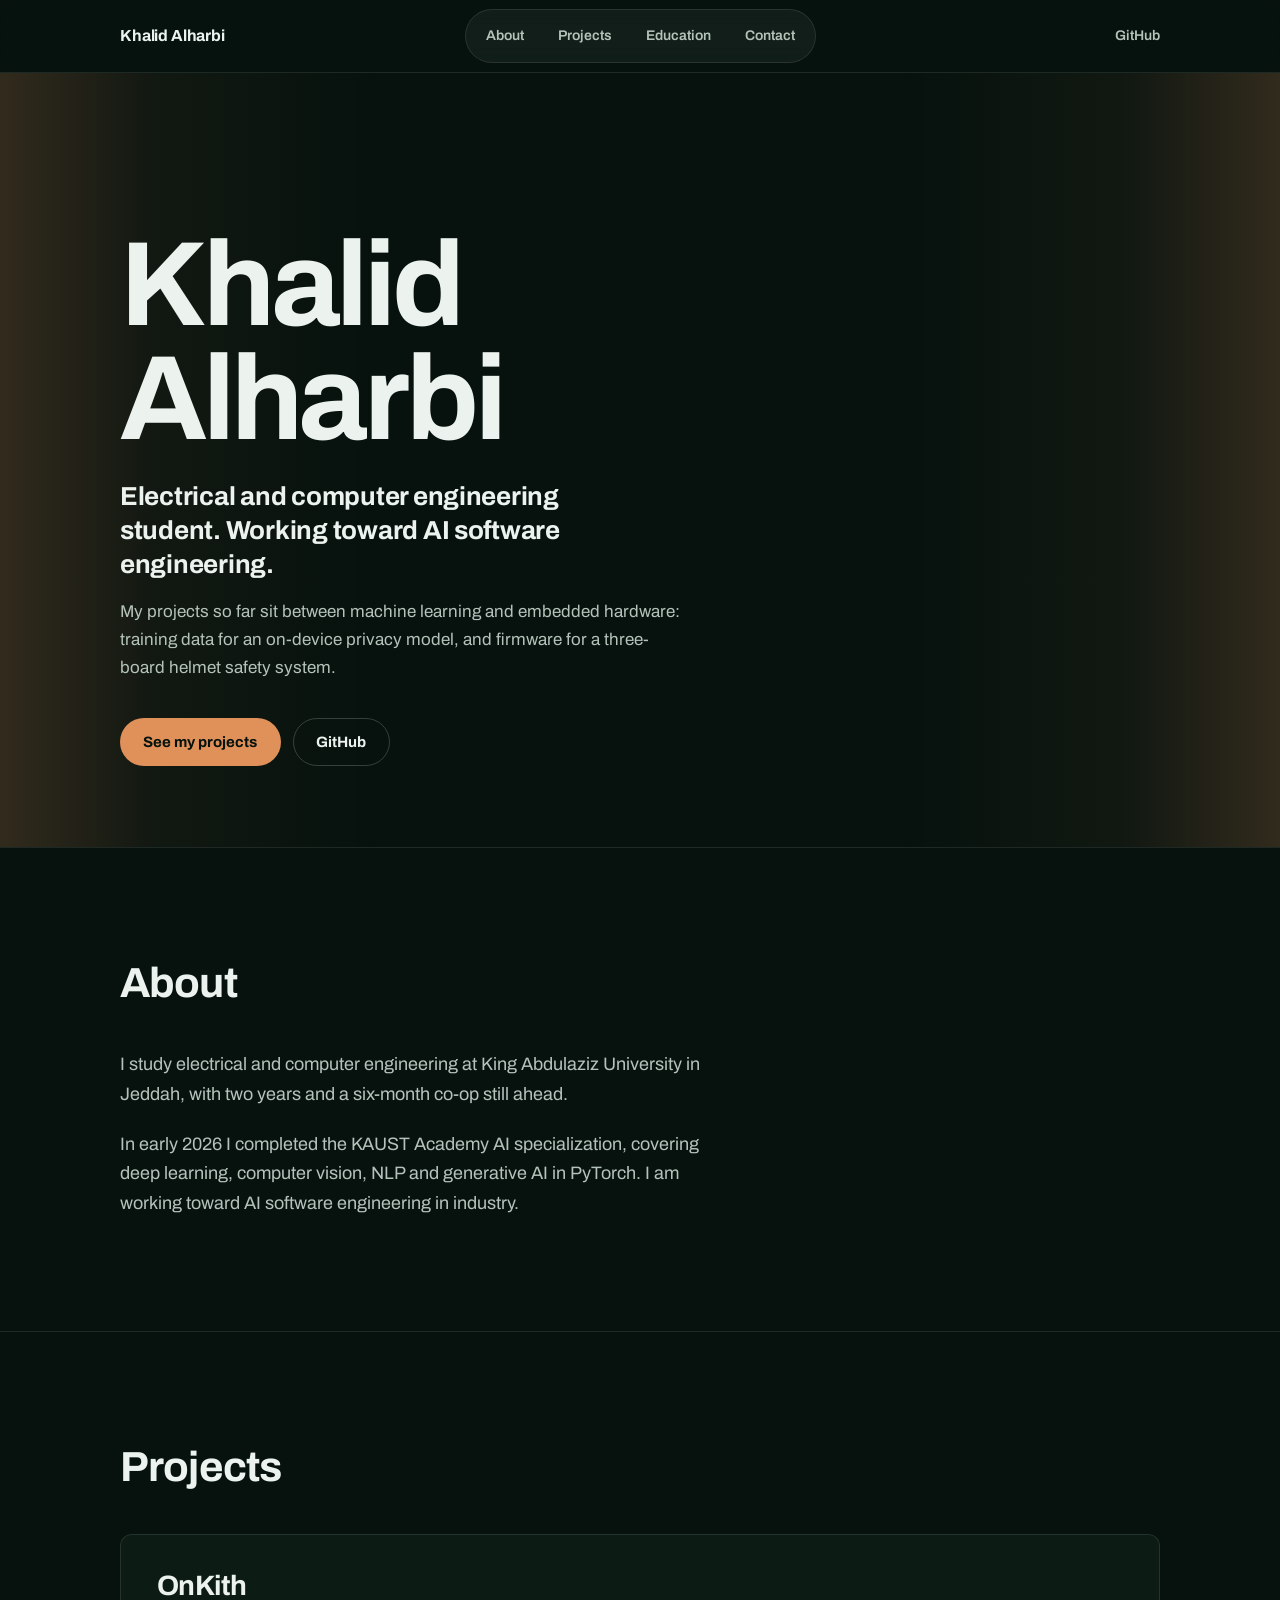
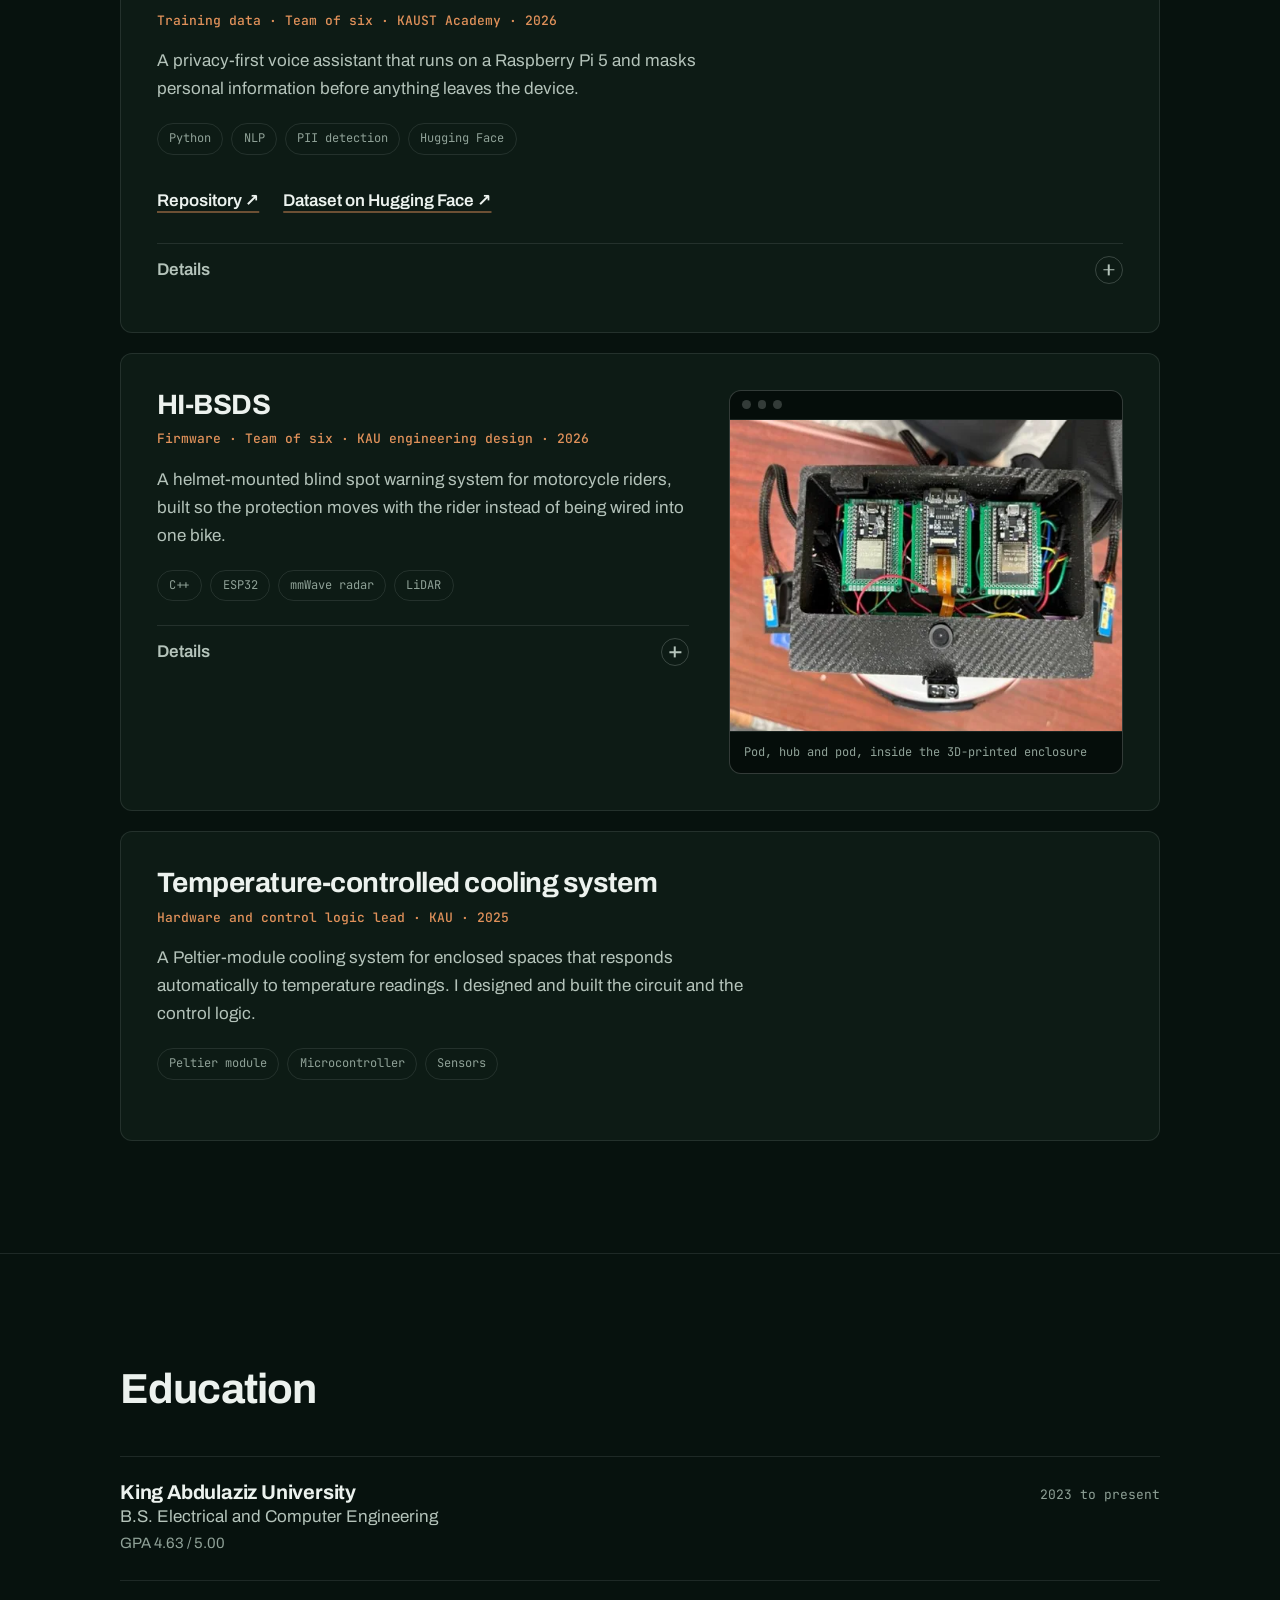
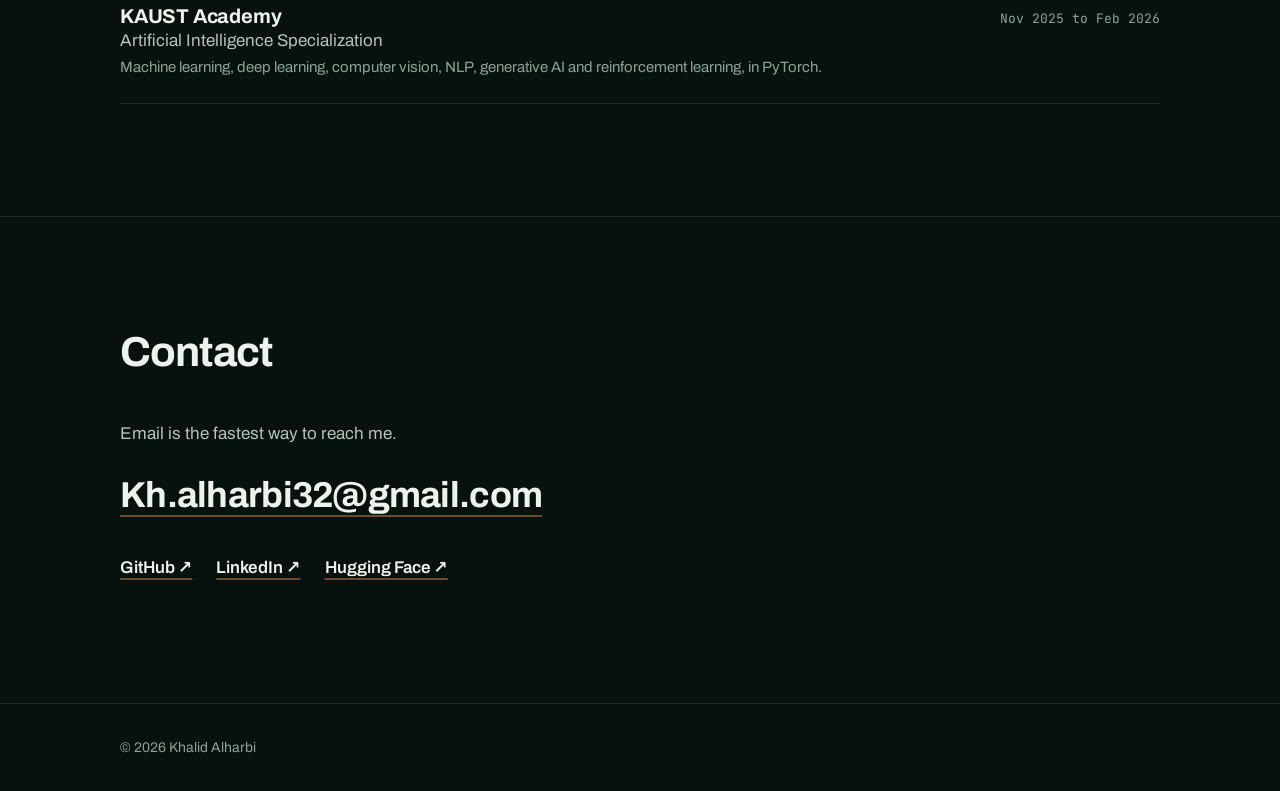
==== index.html @ d3060b69 "Build portfolio v1 as a static site Plain HTML and CSS with no build step or JavaScript, ready for G" ====
<!doctype html>
<html lang="en" dir="ltr">
<head>
  <meta charset="utf-8">
  <meta name="viewport" content="width=device-width, initial-scale=1">
  <title>Khalid Alharbi · Working toward AI software engineering</title>
  <meta name="description" content="Electrical and computer engineering student at King Abdulaziz University. Projects in on-device privacy AI and ESP32 sensor firmware.">
  <link rel="canonical" href="https://khalidt-alharbi.github.io/">
  <meta name="theme-color" content="#07120E">

  <link rel="icon" href="favicon.svg" type="image/svg+xml">
  <link rel="icon" href="favicon-32.png" sizes="32x32" type="image/png">
  <link rel="apple-touch-icon" href="apple-touch-icon.png">

  <meta property="og:type" content="website">
  <meta property="og:site_name" content="Khalid Alharbi">
  <meta property="og:title" content="Khalid Alharbi · Working toward AI software engineering">
  <meta property="og:description" content="Electrical and computer engineering student at King Abdulaziz University. Projects in on-device privacy AI and ESP32 sensor firmware.">
  <meta property="og:url" content="https://khalidt-alharbi.github.io/">
  <meta property="og:image" content="https://khalidt-alharbi.github.io/og.png">
  <meta property="og:image:width" content="1200">
  <meta property="og:image:height" content="630">
  <meta name="twitter:card" content="summary_large_image">
  <meta name="twitter:title" content="Khalid Alharbi · Working toward AI software engineering">
  <meta name="twitter:description" content="Electrical and computer engineering student at King Abdulaziz University. Projects in on-device privacy AI and ESP32 sensor firmware.">
  <meta name="twitter:image" content="https://khalidt-alharbi.github.io/og.png">

  <link rel="preconnect" href="https://fonts.googleapis.com">
  <link rel="preconnect" href="https://fonts.gstatic.com" crossorigin>
  <link rel="stylesheet" href="https://fonts.googleapis.com/css2?family=Archivo:wght@400;700&family=JetBrains+Mono:wght@500&display=swap">
  <link rel="stylesheet" href="styles.css">

  <script type="application/ld+json">
  {
    "@context": "https://schema.org",
    "@type": "Person",
    "name": "Khalid Alharbi",
    "url": "https://khalidt-alharbi.github.io/",
    "description": "Electrical and computer engineering student working toward AI software engineering.",
    "affiliation": { "@type": "CollegeOrUniversity", "name": "King Abdulaziz University" },
    "sameAs": [
      "https://github.com/KhalidT-Alharbi",
      "https://www.linkedin.com/in/engineer-khalid-alharbi/",
      "https://huggingface.co/KhalidAlharbi377"
    ]
  }
  </script>
</head>
<body>
  <a class="skip-link" href="#main">Skip to content</a>

  <!-- ================= HEADER ================= -->
  <header class="site-header">
    <div class="container header-inner">
      <a class="brand" href="#top">Khalid Alharbi</a>
      <nav aria-label="Primary">
        <ul class="pill-nav">
          <li><a href="#about">About</a></li>
          <li><a href="#projects">Projects</a></li>
          <li><a href="#education">Education</a></li>
          <li><a href="#contact">Contact</a></li>
        </ul>
      </nav>
      <a class="header-link" href="https://github.com/KhalidT-Alharbi">GitHub</a>
    </div>
  </header>

  <main id="main">

    <!-- ================= HERO ================= -->
    <section class="hero" id="top" aria-labelledby="hero-name">
      <div class="container hero-content">
        <h1 id="hero-name">Khalid<br>Alharbi</h1>
        <p class="identity">Electrical and computer engineering student. Working toward AI software engineering.</p>
        <p class="hero-sub">My projects so far sit between machine learning and embedded hardware: training data for an on-device privacy model, and firmware for a three-board helmet safety system.</p>
        <div class="actions">
          <a class="btn btn-primary" href="#projects">See my projects</a>
          <a class="btn btn-secondary" href="https://github.com/KhalidT-Alharbi">GitHub</a>
        </div>
      </div>
    </section>

    <!-- ================= ABOUT ================= -->
    <section class="section" id="about" aria-labelledby="about-title">
      <div class="container">
        <h2 id="about-title">About</h2>
        <div class="about-body">
          <p>I study electrical and computer engineering at King Abdulaziz University in Jeddah, with two years and a six-month co-op still ahead.</p>
          <p>In early 2026 I completed the KAUST Academy AI specialization, covering deep learning, computer vision, NLP and generative AI in PyTorch. I am working toward AI software engineering in industry.</p>
        </div>
      </div>
    </section>

    <!-- ================= PROJECTS =================
         To add a project: copy one <article class="project"> block and edit it.
         Keep the role line first; it says what YOU did before anything else. -->
    <section class="section" id="projects" aria-labelledby="projects-title">
      <div class="container">
        <h2 id="projects-title">Projects</h2>

        <div class="projects">

          <!-- OnKith -->
          <article class="project">
            <h3>OnKith</h3>
            <p class="role">Training data · Team of six · KAUST Academy · 2026</p>
            <p class="summary">A privacy-first voice assistant that runs on a Raspberry Pi 5 and masks personal information before anything leaves the device.</p>
            <ul class="tags" aria-label="Technologies">
              <li>Python</li>
              <li>NLP</li>
              <li>PII detection</li>
              <li>Hugging Face</li>
            </ul>
            <div class="links">
              <a href="https://github.com/YahyaAlsharif/OnKith">Repository ↗</a>
              <a href="https://huggingface.co/datasets/KhalidAlharbi377/pii-detection-multisource-en-saudi-arabic">Dataset on Hugging Face ↗</a>
            </div>
            <details class="details">
              <summary>Details <span class="plus" aria-hidden="true"></span></summary>
              <div class="details-body">
                <p>The PII detector kept missing Saudi names. The team agreed it needed Saudi data, and I built it: a generator that draws on official Saudi sources, with correct SAMA IBAN and 15-digit ZATCA VAT formats, plus extra rows for the entity types the detector scored worst on.</p>
                <p>I then assembled and published the full 284,619-row training corpus. The detector trained on it reaches 0.84 private-character recall on a frozen out-of-distribution test set.</p>
              </div>
            </details>
          </article>

          <!-- HI-BSDS -->
          <article class="project">
            <div class="project-grid has-media">
              <div>
                <h3>HI-BSDS</h3>
                <p class="role">Firmware · Team of six · KAU engineering design · 2026</p>
                <p class="summary">A helmet-mounted blind spot warning system for motorcycle riders, built so the protection moves with the rider instead of being wired into one bike.</p>
                <ul class="tags" aria-label="Technologies">
                  <li>C++</li>
                  <li>ESP32</li>
                  <li>mmWave radar</li>
                  <li>LiDAR</li>
                </ul>
                <details class="details">
                  <summary>Details <span class="plus" aria-hidden="true"></span></summary>
                  <div class="details-body">
                    <p>Each side of the helmet has its own ESP32 pod reading a 24 GHz mmWave radar and an 8x8 time-of-flight LiDAR. An alert only fires when the radar confirms the target is moving, and the in-helmet LEDs turn yellow inside 4 m, orange inside 2.5 m and red inside 1.2 m.</p>
                    <p>A third board, an ESP32-S3, streams the camera over its own Wi-Fi network with each side's threat level overlaid on the video. I wrote the firmware for all three boards.</p>
                  </div>
                </details>
              </div>
              <figure class="frame">
                <div class="frame-bar" aria-hidden="true"><span></span><span></span><span></span></div>
                <picture>
                  <source srcset="assets/hi-bsds-electronics.webp" type="image/webp">
                  <img src="assets/hi-bsds-electronics.jpg" width="496" height="395" loading="lazy" decoding="async"
                       alt="Top-down view of the HI-BSDS electronics enclosure: three microcontroller boards wired to the side sensors and a camera.">
                </picture>
                <figcaption>Pod, hub and pod, inside the 3D-printed enclosure</figcaption>
              </figure>
            </div>
          </article>

          <!-- Cooling system -->
          <article class="project">
            <h3>Temperature-controlled cooling system</h3>
            <p class="role">Hardware and control logic lead · KAU · 2025</p>
            <p class="summary">A Peltier-module cooling system for enclosed spaces that responds automatically to temperature readings. I designed and built the circuit and the control logic.</p>
            <ul class="tags" aria-label="Technologies">
              <li>Peltier module</li>
              <li>Microcontroller</li>
              <li>Sensors</li>
            </ul>
          </article>

        </div>
      </div>
    </section>

    <!-- ================= EDUCATION ================= -->
    <section class="section" id="education" aria-labelledby="education-title">
      <div class="container">
        <h2 id="education-title">Education</h2>
        <ul class="edu">
          <li>
            <div>
              <h3>King Abdulaziz University</h3>
              <p class="what">B.S. Electrical and Computer Engineering</p>
              <p class="note">GPA 4.63 / 5.00</p>
            </div>
            <p class="when">2023 to present</p>
          </li>
          <li>
            <div>
              <h3>KAUST Academy</h3>
              <p class="what">Artificial Intelligence Specialization</p>
              <p class="note">Machine learning, deep learning, computer vision, NLP, generative AI and reinforcement learning, in PyTorch.</p>
            </div>
            <p class="when">Nov 2025 to Feb 2026</p>
          </li>
        </ul>
      </div>
    </section>

    <!-- ================= CONTACT ================= -->
    <section class="section" id="contact" aria-labelledby="contact-title">
      <div class="container">
        <h2 id="contact-title">Contact</h2>
        <p class="contact-lead">Email is the fastest way to reach me.</p>
        <a class="email" href="mailto:Kh.alharbi32@gmail.com">Kh.alharbi32@gmail.com</a>
        <div class="links">
          <a href="https://github.com/KhalidT-Alharbi">GitHub ↗</a>
          <a href="https://www.linkedin.com/in/engineer-khalid-alharbi/">LinkedIn ↗</a>
          <a href="https://huggingface.co/KhalidAlharbi377">Hugging Face ↗</a>
        </div>
      </div>
    </section>

  </main>

  <footer class="site-footer">
    <div class="container">© 2026 Khalid Alharbi</div>
  </footer>
</body>
</html>
---- styles.css ----
/* ==========================================================================
   Khalid Alharbi, portfolio v1
   Plain CSS, no build step. To restyle the whole site, edit the tokens below.
   ========================================================================== */

:root {
  /* Colour: dark board green with a copper accent */
  --bg:           #07120E;
  --surface:      #0D1B15;
  --surface-2:    #122219;
  --text:         #ECF2EE;
  --text-2:       #B4C3BA;
  --text-3:       #8FA197;
  --line:         rgba(236, 242, 238, 0.10);
  --line-strong:  rgba(236, 242, 238, 0.20);
  --accent:       #E0915A;
  --accent-soft:  rgba(224, 145, 90, 0.14);
  --accent-line:  rgba(224, 145, 90, 0.45);

  /* Type */
  --font-sans: "Archivo", system-ui, -apple-system, "Segoe UI", Roboto, sans-serif;
  --font-mono: "JetBrains Mono", ui-monospace, "Cascadia Mono", Consolas, monospace;

  /* Layout */
  --container: 70rem;
  --radius:    12px;
  --header-h:  4.5rem;

  /* Motion: short transitions only */
  --ease:        cubic-bezier(0.4, 0, 0.2, 1);
  --ease-spring: cubic-bezier(0.34, 1.56, 0.64, 1);
}

/* ---------- Base ---------- */

*, *::before, *::after { box-sizing: border-box; }

html {
  scroll-behavior: smooth;
  -webkit-text-size-adjust: 100%;
}

body {
  margin: 0;
  background: var(--bg);
  color: var(--text);
  font-family: var(--font-sans);
  font-size: 1.0625rem;
  line-height: 1.65;
  -webkit-font-smoothing: antialiased;
  text-rendering: optimizeLegibility;
}

img { max-width: 100%; height: auto; display: block; }

a { color: inherit; }

h1, h2, h3 { margin: 0; line-height: 1.1; letter-spacing: -0.02em; }

p { margin: 0; }

:focus-visible {
  outline: 2px solid var(--accent);
  outline-offset: 3px;
  border-radius: 6px;
}

.container {
  width: 100%;
  max-width: var(--container);
  margin-inline: auto;
  padding-inline: clamp(1.25rem, 4vw, 2.5rem);
}

.skip-link {
  position: absolute;
  left: 1rem;
  top: -4rem;
  z-index: 100;
  background: var(--accent);
  color: var(--bg);
  padding: 0.75rem 1rem;
  border-radius: 8px;
  font-weight: 700;
  text-decoration: none;
  transition: top 0.16s var(--ease);
}
.skip-link:focus { top: 1rem; }

section[id] { scroll-margin-top: calc(var(--header-h) + 1rem); }

/* ---------- Header and pill nav ---------- */

.site-header {
  position: sticky;
  top: 0;
  z-index: 50;
  background: rgba(7, 18, 14, 0.72);
  -webkit-backdrop-filter: blur(14px) saturate(140%);
  backdrop-filter: blur(14px) saturate(140%);
  border-bottom: 1px solid var(--line);
}

.header-inner {
  display: grid;
  grid-template-columns: 1fr auto 1fr;
  align-items: center;
  gap: 1rem;
  min-height: var(--header-h);
}

.brand {
  font-weight: 700;
  font-size: 1rem;
  letter-spacing: -0.01em;
  text-decoration: none;
  justify-self: start;
}

.pill-nav {
  display: flex;
  gap: 0.125rem;
  padding: 0.25rem;
  margin: 0;
  list-style: none;
  background: rgba(236, 242, 238, 0.05);
  border: 1px solid var(--line);
  border-radius: 999px;
}

.pill-nav a {
  display: inline-flex;
  align-items: center;
  min-height: 44px;
  padding: 0 1rem;
  border-radius: 999px;
  font-size: 0.875rem;
  font-weight: 600;
  color: var(--text-2);
  text-decoration: none;
  transition: color 0.16s ease, background-color 0.16s ease;
}
.pill-nav a:hover { color: var(--text); background: rgba(236, 242, 238, 0.08); }

.header-link {
  justify-self: end;
  font-size: 0.875rem;
  font-weight: 600;
  color: var(--text-2);
  text-decoration: none;
  display: inline-flex;
  align-items: center;
  min-height: 44px;
  transition: color 0.16s ease;
}
.header-link:hover { color: var(--text); }

/* ---------- Hero ---------- */

.hero {
  position: relative;
  overflow: hidden;
  display: flex;
  align-items: flex-end;
  min-height: min(86svh, 820px);
  padding-block: clamp(5rem, 12vh, 8rem) clamp(3.5rem, 9vh, 6rem);
}

/* Signature: the side glow from HI-BSDS's own camera overlay,
   where each edge of the video lights up when that blind spot has a target. */
.hero::before,
.hero::after {
  content: "";
  position: absolute;
  inset-block: 0;
  width: min(30%, 26rem);
  pointer-events: none;
  opacity: 0;
  animation: glow-in 1.4s var(--ease) 0.25s forwards;
}
.hero::before { left: 0;  background: linear-gradient(to right, rgba(224, 145, 90, 0.20), rgba(224, 145, 90, 0.05) 40%, transparent); }
.hero::after  { right: 0; background: linear-gradient(to left,  rgba(224, 145, 90, 0.20), rgba(224, 145, 90, 0.05) 40%, transparent); }

@keyframes glow-in { to { opacity: 1; } }

.hero-content { position: relative; z-index: 1; }

.hero h1 {
  font-size: clamp(3.25rem, 11vw, 7.5rem);
  font-weight: 700;
  line-height: 0.95;
  letter-spacing: -0.035em;
  margin-bottom: 1.5rem;
}

.identity {
  font-size: clamp(1.25rem, 2.6vw, 1.625rem);
  font-weight: 700;
  line-height: 1.3;
  letter-spacing: -0.01em;
  max-width: 34ch;
  margin-bottom: 1rem;
}

.hero-sub {
  color: var(--text-2);
  max-width: 56ch;
  margin-bottom: 2.25rem;
}

.actions { display: flex; flex-wrap: wrap; gap: 0.75rem; }

.btn {
  display: inline-flex;
  align-items: center;
  justify-content: center;
  min-height: 48px;
  padding: 0 1.4rem;
  border-radius: 999px;
  font-size: 0.9375rem;
  font-weight: 700;
  text-decoration: none;
  border: 1px solid transparent;
  transition: transform 0.22s var(--ease-spring), background-color 0.2s ease, border-color 0.2s ease;
}
.btn:hover { transform: translateY(-2px); }

.btn-primary { background: var(--accent); color: var(--bg); }
.btn-primary:hover { background: #EBA170; }

.btn-secondary { color: var(--text); border-color: var(--line-strong); }
.btn-secondary:hover { background: rgba(236, 242, 238, 0.06); border-color: var(--text-3); }

/* ---------- Sections ---------- */

.section {
  padding-block: clamp(4rem, 9vw, 7rem);
  border-top: 1px solid var(--line);
}

.section h2 {
  font-size: clamp(1.875rem, 4vw, 2.625rem);
  font-weight: 700;
  margin-bottom: clamp(1.75rem, 4vw, 2.75rem);
}

/* About */
.about-body { display: grid; gap: 1.25rem; max-width: 62ch; }
.about-body p { color: var(--text-2); font-size: 1.125rem; }

/* ---------- Projects ---------- */

.projects { display: grid; gap: 1.25rem; }

.project {
  background: var(--surface);
  border: 1px solid var(--line);
  border-radius: var(--radius);
  padding: clamp(1.4rem, 3vw, 2.25rem);
  transition: border-color 0.2s ease, background-color 0.2s ease;
}
.project:hover { border-color: var(--line-strong); background: var(--surface-2); }

.project-grid { display: grid; gap: 1.75rem; }

.project h3 { font-size: clamp(1.375rem, 2.6vw, 1.75rem); font-weight: 700; margin-bottom: 0.5rem; }

/* Every project opens with the role, before anything else */
.role {
  font-family: var(--font-mono);
  font-size: 0.8125rem;
  font-weight: 500;
  color: var(--accent);
  margin-bottom: 1rem;
}

.summary { color: var(--text-2); margin-bottom: 1.25rem; max-width: 60ch; }

.tags {
  display: flex;
  flex-wrap: wrap;
  gap: 0.5rem;
  margin: 0 0 1.5rem;
  padding: 0;
  list-style: none;
}
.tags li {
  font-family: var(--font-mono);
  font-size: 0.75rem;
  color: var(--text-3);
  border: 1px solid var(--line);
  border-radius: 999px;
  padding: 0.3rem 0.7rem;
}

.links { display: flex; flex-wrap: wrap; gap: 0.25rem 1.5rem; }
.links a {
  display: inline-flex;
  align-items: center;
  min-height: 44px;
  font-weight: 600;
  text-decoration: underline;
  text-decoration-color: var(--accent-line);
  text-underline-offset: 5px;
  text-decoration-thickness: 1.5px;
  transition: text-decoration-color 0.16s ease, color 0.16s ease;
}
.links a:hover { text-decoration-color: var(--accent); color: #fff; }

/* Expandable details, native <details> so it needs no JavaScript */
.details { border-top: 1px solid var(--line); margin-top: 1.25rem; }

.details summary {
  display: flex;
  align-items: center;
  justify-content: space-between;
  min-height: 52px;
  cursor: pointer;
  list-style: none;
  font-weight: 600;
  color: var(--text-2);
  transition: color 0.16s ease;
}
.details summary::-webkit-details-marker { display: none; }
.details summary:hover { color: var(--text); }

.plus {
  position: relative;
  width: 1.75rem;
  height: 1.75rem;
  border: 1px solid var(--line-strong);
  border-radius: 999px;
  flex: none;
  transition: transform 0.28s var(--ease-spring), border-color 0.16s ease;
}
.plus::before,
.plus::after {
  content: "";
  position: absolute;
  top: 50%;
  left: 50%;
  width: 0.7rem;
  height: 1.5px;
  background: currentColor;
  transform: translate(-50%, -50%);
}
.plus::after { transform: translate(-50%, -50%) rotate(90deg); }
.details[open] .plus { transform: rotate(45deg); border-color: var(--accent-line); }

.details-body { padding-bottom: 0.5rem; }
.details-body p { color: var(--text-2); max-width: 64ch; }
.details-body p + p { margin-top: 0.9rem; }

/* Window-style frame for project images */
.frame {
  margin: 0;
  border: 1px solid var(--line-strong);
  border-radius: var(--radius);
  overflow: hidden;
  background: #050d0a;
  align-self: start;
}
.frame-bar {
  display: flex;
  gap: 0.4rem;
  padding: 0.6rem 0.75rem;
  border-bottom: 1px solid var(--line);
}
.frame-bar span {
  width: 0.55rem;
  height: 0.55rem;
  border-radius: 999px;
  background: var(--line-strong);
}
.frame img { width: 100%; aspect-ratio: 496 / 395; object-fit: cover; }
.frame figcaption {
  font-family: var(--font-mono);
  font-size: 0.75rem;
  color: var(--text-3);
  padding: 0.65rem 0.85rem;
  border-top: 1px solid var(--line);
}

@media (min-width: 880px) {
  .project-grid.has-media { grid-template-columns: 1.15fr 0.85fr; gap: 2.5rem; }
}

/* ---------- Education ---------- */

.edu { display: grid; margin: 0; padding: 0; list-style: none; }
.edu li {
  display: grid;
  gap: 0.35rem 2rem;
  padding-block: 1.5rem;
  border-top: 1px solid var(--line);
}
.edu li:last-child { border-bottom: 1px solid var(--line); }
.edu h3 { font-size: 1.25rem; font-weight: 700; letter-spacing: -0.01em; }
.edu .what { color: var(--text-2); }
.edu .note { color: var(--text-3); font-size: 0.9375rem; }
.edu .when { font-family: var(--font-mono); font-size: 0.8125rem; color: var(--text-3); }

@media (min-width: 720px) {
  .edu li { grid-template-columns: 1fr auto; }
  .edu .when { grid-column: 2; grid-row: 1; text-align: right; padding-top: 0.2rem; }
}

/* ---------- Contact ---------- */

.contact-lead { color: var(--text-2); margin-bottom: 1rem; }

.email {
  display: inline-block;
  font-size: clamp(1.375rem, 4.2vw, 2.25rem);
  font-weight: 700;
  letter-spacing: -0.02em;
  text-decoration: underline;
  text-decoration-color: var(--accent-line);
  text-underline-offset: 8px;
  text-decoration-thickness: 2px;
  word-break: break-word;
  line-height: 1.3;
  padding-block: 0.5rem;
  margin-bottom: 1.25rem;
  transition: text-decoration-color 0.16s ease;
}
.email:hover { text-decoration-color: var(--accent); }

/* ---------- Footer ---------- */

.site-footer {
  border-top: 1px solid var(--line);
  padding-block: 2rem;
  color: var(--text-3);
  font-size: 0.875rem;
}

/* ---------- 404 ---------- */

.not-found { min-height: calc(100svh - var(--header-h) - 5rem); display: flex; align-items: center; }
.not-found h1 { font-size: clamp(2.25rem, 7vw, 4.5rem); font-weight: 700; margin-bottom: 1rem; }
.not-found p { color: var(--text-2); max-width: 48ch; margin-bottom: 2rem; }

/* ---------- Small screens ---------- */

@media (max-width: 719px) {
  .header-inner { grid-template-columns: 1fr; justify-items: center; }
  .brand, .header-link { display: none; }
  .pill-nav a { padding: 0 0.8rem; font-size: 0.8125rem; }
  .hero { min-height: auto; }
}

/* ---------- Reduced motion ---------- */

@media (prefers-reduced-motion: reduce) {
  html { scroll-behavior: auto; }
  *, *::before, *::after {
    animation: none !important;
    transition-duration: 0.01ms !important;
  }
  .hero::before, .hero::after { opacity: 1; }
  .btn:hover { transform: none; }
}
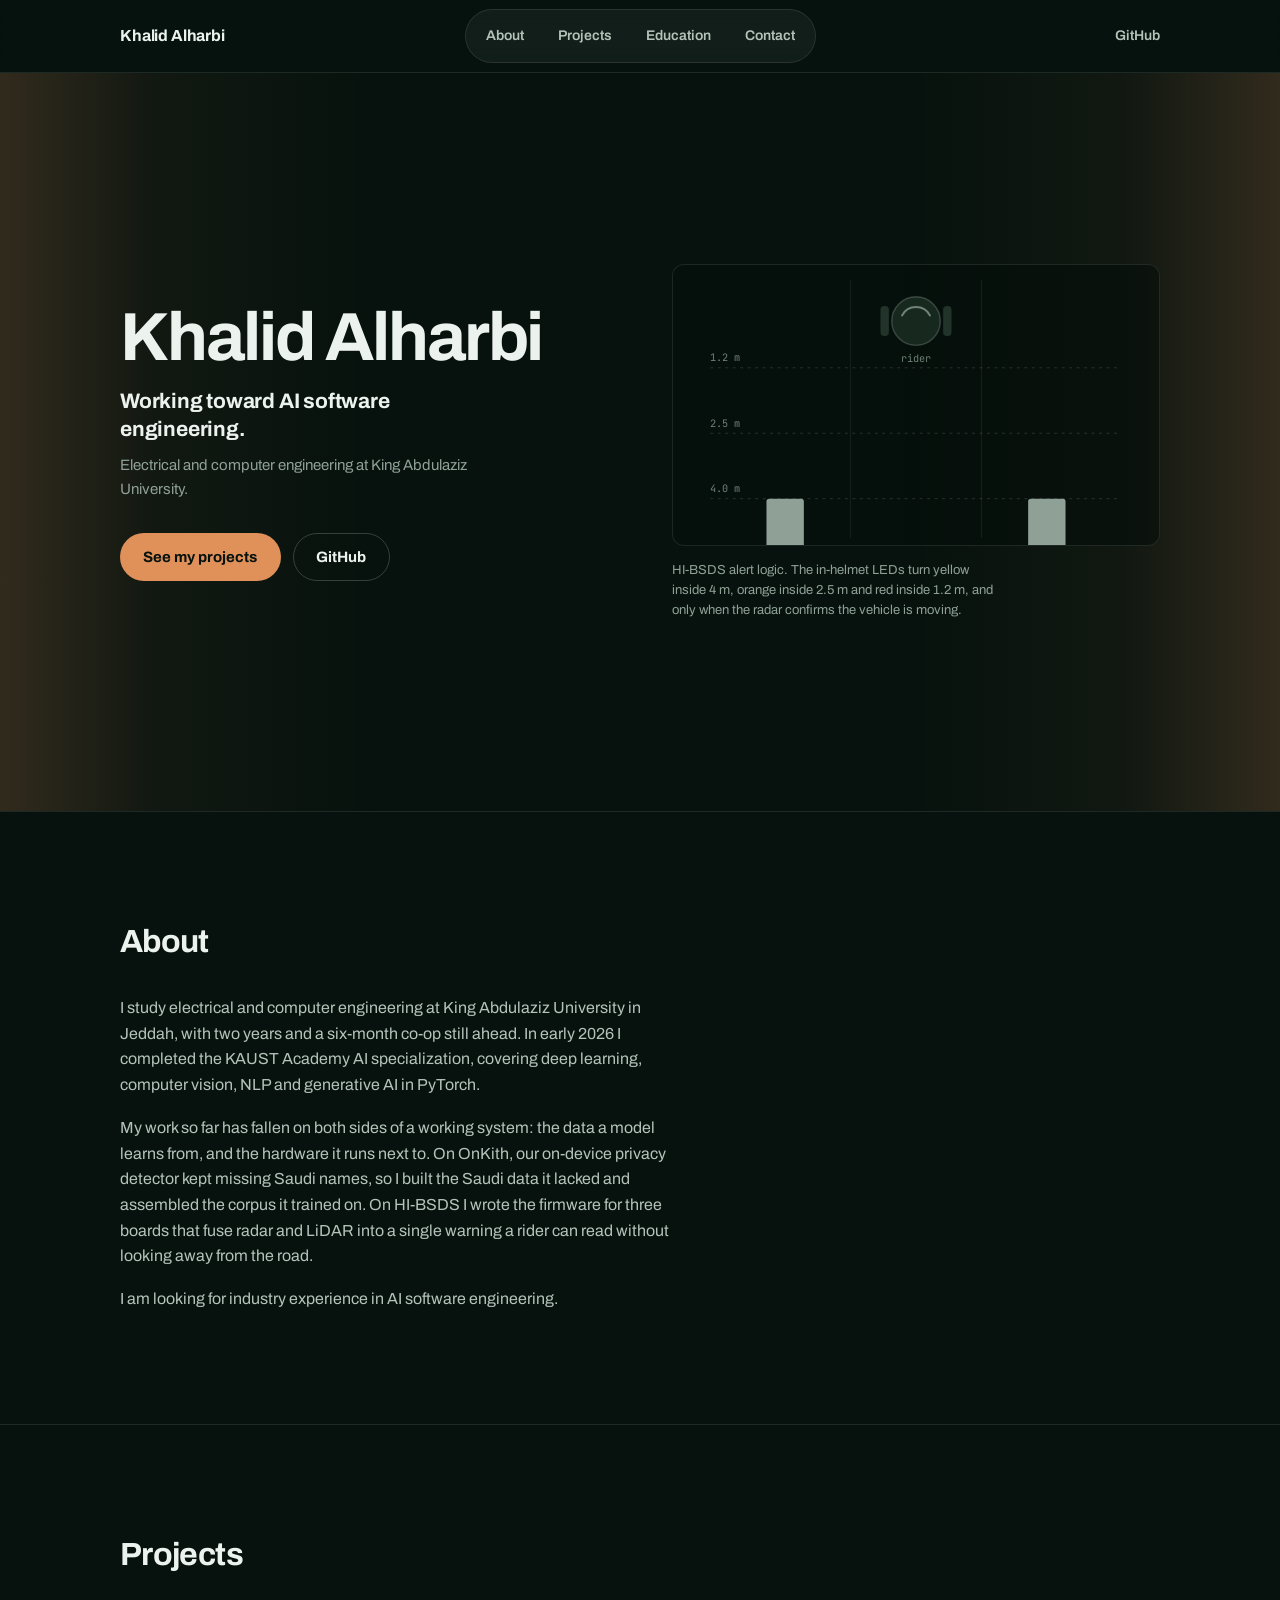
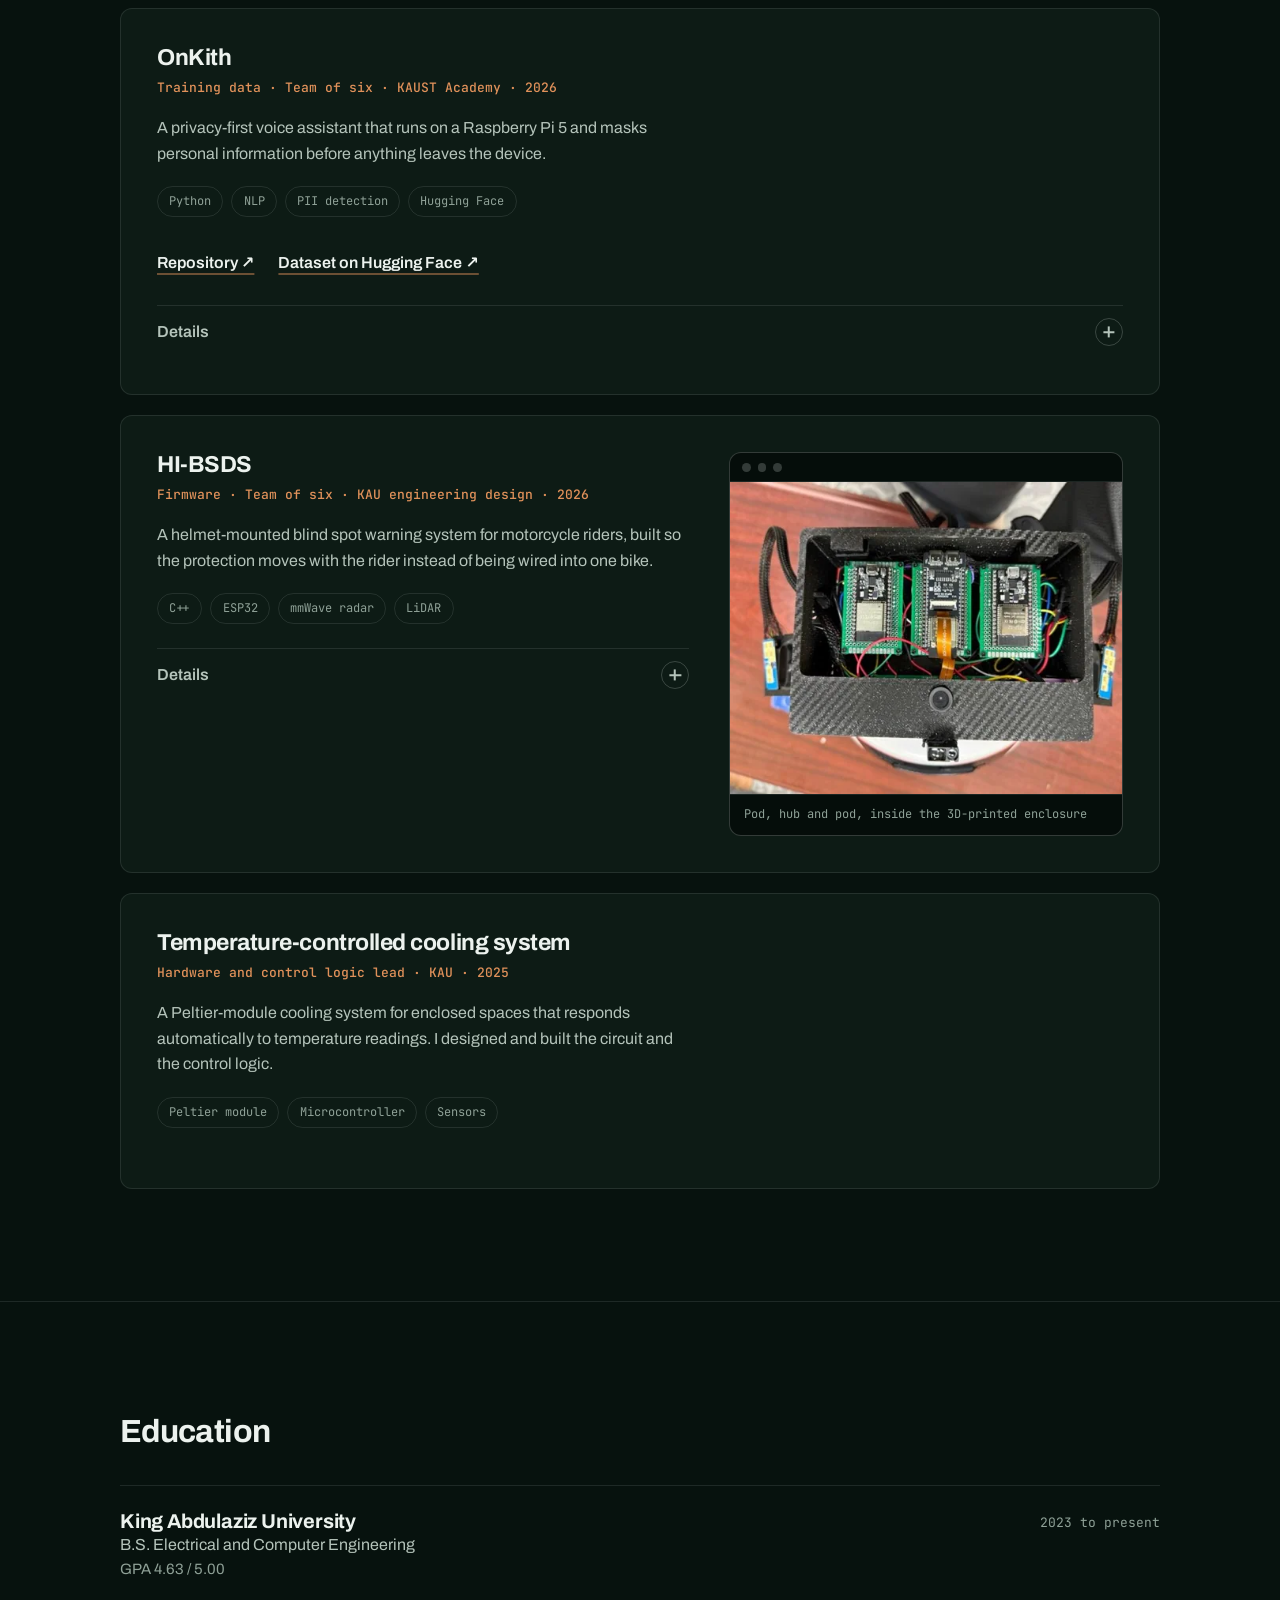
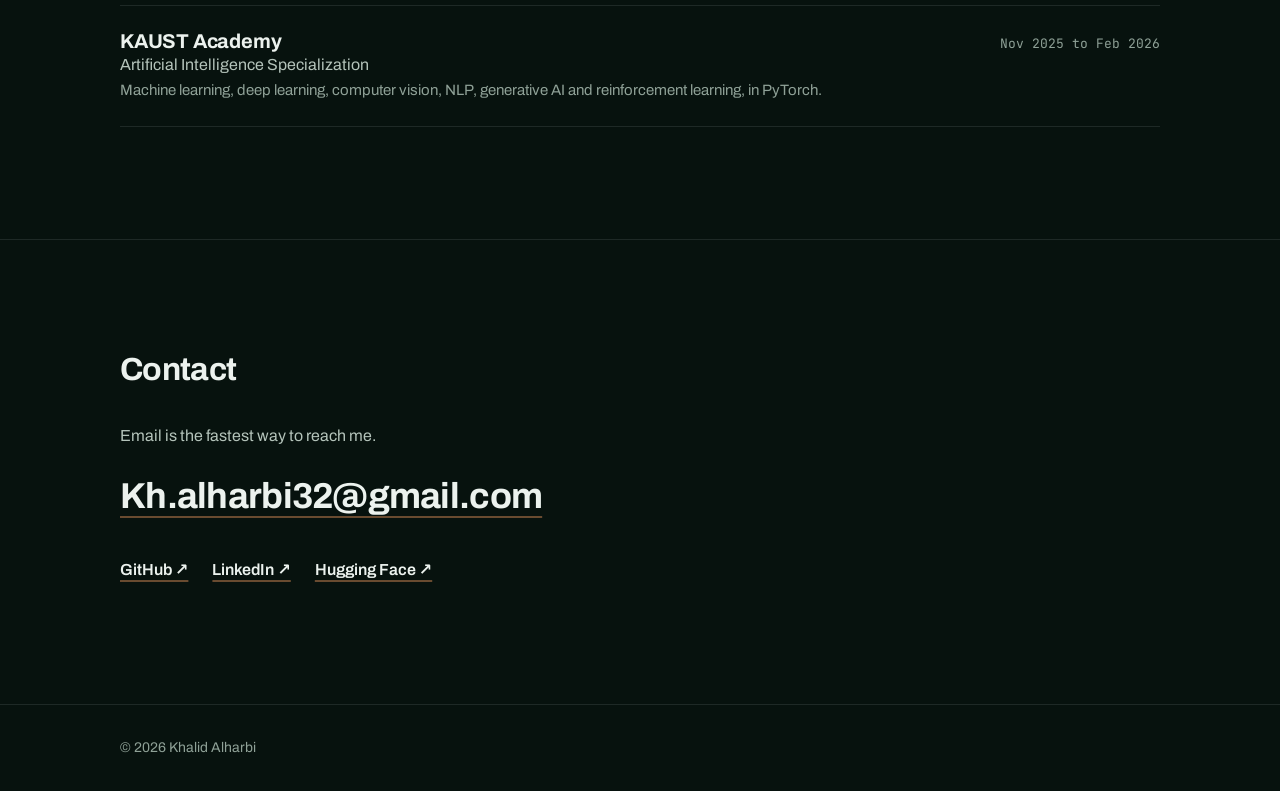
==== commit 18eddb1c: "Shrink type, cut hero copy, add animated hero diagram Headlines were too large and too wordy. Reduce" ====
--- a/index.html
+++ b/index.html
@@ -69,14 +69,48 @@
 
     <!-- ================= HERO ================= -->
     <section class="hero" id="top" aria-labelledby="hero-name">
-      <div class="container hero-content">
-        <h1 id="hero-name">Khalid<br>Alharbi</h1>
-        <p class="identity">Electrical and computer engineering student. Working toward AI software engineering.</p>
-        <p class="hero-sub">My projects so far sit between machine learning and embedded hardware: training data for an on-device privacy model, and firmware for a three-board helmet safety system.</p>
-        <div class="actions">
-          <a class="btn btn-primary" href="#projects">See my projects</a>
-          <a class="btn btn-secondary" href="https://github.com/KhalidT-Alharbi">GitHub</a>
-        </div>
+      <div class="container hero-inner">
+        <div class="hero-content">
+          <h1 id="hero-name">Khalid Alharbi</h1>
+          <p class="identity">Working toward AI software engineering.</p>
+          <p class="hero-sub">Electrical and computer engineering at King Abdulaziz University.</p>
+          <div class="actions">
+            <a class="btn btn-primary" href="#projects">See my projects</a>
+            <a class="btn btn-secondary" href="https://github.com/KhalidT-Alharbi">GitHub</a>
+          </div>
+        </div>
+
+        <!-- Hero diagram: HI-BSDS alert logic, drawn from the firmware's own thresholds -->
+        <figure class="hero-figure">
+          <svg viewBox="0 0 520 300" role="img" aria-labelledby="dg-title dg-desc">
+            <title id="dg-title">How the helmet decides to warn the rider</title>
+            <desc id="dg-desc">A top-down diagram. A vehicle approaches from behind on one side, and the in-helmet LED on that side changes from off to yellow, orange, then red as the vehicle crosses the four metre, two and a half metre, and one point two metre thresholds.</desc>
+
+            <!-- lane separators -->
+            <line class="dg-lane" x1="190" y1="16" x2="190" y2="292"></line>
+            <line class="dg-lane" x1="330" y1="16" x2="330" y2="292"></line>
+
+            <!-- distance thresholds -->
+            <line class="dg-mark" x1="40" y1="250" x2="480" y2="250"></line>
+            <text class="dg-label" x="40" y="243">4.0 m</text>
+            <line class="dg-mark" x1="40" y1="180" x2="480" y2="180"></line>
+            <text class="dg-label" x="40" y="173">2.5 m</text>
+            <line class="dg-mark" x1="40" y1="110" x2="480" y2="110"></line>
+            <text class="dg-label" x="40" y="103">1.2 m</text>
+
+            <!-- approaching vehicles -->
+            <rect class="dg-car dg-car-l" x="100" y="250" width="40" height="64" rx="5"></rect>
+            <rect class="dg-car dg-car-r" x="380" y="250" width="40" height="64" rx="5"></rect>
+
+            <!-- rider: helmet with an LED strip on each side -->
+            <rect class="dg-led dg-led-l" x="222" y="44" width="9" height="32" rx="4"></rect>
+            <rect class="dg-led dg-led-r" x="289" y="44" width="9" height="32" rx="4"></rect>
+            <circle class="dg-helmet" cx="260" cy="60" r="26"></circle>
+            <path class="dg-visor" d="M245 54a17 17 0 0 1 30 0"></path>
+            <text class="dg-label" x="260" y="104" text-anchor="middle">rider</text>
+          </svg>
+          <figcaption>HI-BSDS alert logic. The in-helmet LEDs turn yellow inside 4 m, orange inside 2.5 m and red inside 1.2 m, and only when the radar confirms the vehicle is moving.</figcaption>
+        </figure>
       </div>
     </section>
 
@@ -85,8 +119,9 @@
       <div class="container">
         <h2 id="about-title">About</h2>
         <div class="about-body">
-          <p>I study electrical and computer engineering at King Abdulaziz University in Jeddah, with two years and a six-month co-op still ahead.</p>
-          <p>In early 2026 I completed the KAUST Academy AI specialization, covering deep learning, computer vision, NLP and generative AI in PyTorch. I am working toward AI software engineering in industry.</p>
+          <p>I study electrical and computer engineering at King Abdulaziz University in Jeddah, with two years and a six-month co-op still ahead. In early 2026 I completed the KAUST Academy AI specialization, covering deep learning, computer vision, NLP and generative AI in PyTorch.</p>
+          <p>My work so far has fallen on both sides of a working system: the data a model learns from, and the hardware it runs next to. On OnKith, our on-device privacy detector kept missing Saudi names, so I built the Saudi data it lacked and assembled the corpus it trained on. On HI-BSDS I wrote the firmware for three boards that fuse radar and LiDAR into a single warning a rider can read without looking away from the road.</p>
+          <p>I am looking for industry experience in AI software engineering.</p>
         </div>
       </div>
     </section>
@@ -119,7 +154,8 @@
               <summary>Details <span class="plus" aria-hidden="true"></span></summary>
               <div class="details-body">
                 <p>The PII detector kept missing Saudi names. The team agreed it needed Saudi data, and I built it: a generator that draws on official Saudi sources, with correct SAMA IBAN and 15-digit ZATCA VAT formats, plus extra rows for the entity types the detector scored worst on.</p>
-                <p>I then assembled and published the full 284,619-row training corpus. The detector trained on it reaches 0.84 private-character recall on a frozen out-of-distribution test set.</p>
+                <p>I then assembled and published the full 284,619-row training corpus: seven sources, 31 entity types, and leakage-aware splits so a model cannot be validated on rows that are near-copies of what it trained on.</p>
+                <p>The detector trained on it reaches 0.84 private-character recall on a frozen out-of-distribution test set, which the team held back from training, augmentation and model selection. That generation changed the recognizer, the label set and the data together, so the corpus is one of three reasons the number moved.</p>
               </div>
             </details>
           </article>
@@ -141,7 +177,8 @@
                   <summary>Details <span class="plus" aria-hidden="true"></span></summary>
                   <div class="details-body">
                     <p>Each side of the helmet has its own ESP32 pod reading a 24 GHz mmWave radar and an 8x8 time-of-flight LiDAR. An alert only fires when the radar confirms the target is moving, and the in-helmet LEDs turn yellow inside 4 m, orange inside 2.5 m and red inside 1.2 m.</p>
-                    <p>A third board, an ESP32-S3, streams the camera over its own Wi-Fi network with each side's threat level overlaid on the video. I wrote the firmware for all three boards.</p>
+                    <p>Each pod reads its radar at 256,000 baud and its LiDAR at 921,600 baud, then sends a compact status line to the hub twenty times a second. A colour only changes after it holds for three frames, so a single bad reading cannot make the LEDs flicker.</p>
+                    <p>A third board, an ESP32-S3, streams the camera over its own Wi-Fi network with each side's threat level overlaid on the video. Fitting three sensor streams onto one chip meant moving the debug console to USB and remapping a hardware serial port to free it for the rangefinder. I wrote the firmware for all three boards.</p>
                   </div>
                 </details>
               </div>
--- a/styles.css
+++ b/styles.css
@@ -45,8 +45,8 @@
   background: var(--bg);
   color: var(--text);
   font-family: var(--font-sans);
-  font-size: 1.0625rem;
-  line-height: 1.65;
+  font-size: 1rem;
+  line-height: 1.6;
   -webkit-font-smoothing: antialiased;
   text-rendering: optimizeLegibility;
 }
@@ -161,9 +161,15 @@
   position: relative;
   overflow: hidden;
   display: flex;
-  align-items: flex-end;
-  min-height: min(86svh, 820px);
-  padding-block: clamp(5rem, 12vh, 8rem) clamp(3.5rem, 9vh, 6rem);
+  align-items: center;
+  min-height: min(82svh, 740px);
+  padding-block: clamp(3.5rem, 9vh, 5.5rem);
+}
+
+.hero-inner { display: grid; gap: clamp(2.5rem, 6vw, 4rem); align-items: center; }
+
+@media (min-width: 980px) {
+  .hero-inner { grid-template-columns: 1fr 1fr; }
 }
 
 /* Signature: the side glow from HI-BSDS's own camera overlay,
@@ -186,26 +192,27 @@
 .hero-content { position: relative; z-index: 1; }
 
 .hero h1 {
-  font-size: clamp(3.25rem, 11vw, 7.5rem);
-  font-weight: 700;
-  line-height: 0.95;
-  letter-spacing: -0.035em;
-  margin-bottom: 1.5rem;
+  font-size: clamp(2.5rem, 6.5vw, 4.25rem);
+  font-weight: 700;
+  line-height: 1;
+  letter-spacing: -0.03em;
+  margin-bottom: 1rem;
 }
 
 .identity {
-  font-size: clamp(1.25rem, 2.6vw, 1.625rem);
-  font-weight: 700;
-  line-height: 1.3;
+  font-size: clamp(1.0625rem, 1.8vw, 1.3125rem);
+  font-weight: 700;
+  line-height: 1.35;
   letter-spacing: -0.01em;
-  max-width: 34ch;
-  margin-bottom: 1rem;
+  max-width: 24ch;
+  margin-bottom: 0.6rem;
 }
 
 .hero-sub {
-  color: var(--text-2);
-  max-width: 56ch;
-  margin-bottom: 2.25rem;
+  color: var(--text-3);
+  font-size: 0.9375rem;
+  max-width: 40ch;
+  margin-bottom: 2rem;
 }
 
 .actions { display: flex; flex-wrap: wrap; gap: 0.75rem; }
@@ -231,6 +238,63 @@
 .btn-secondary { color: var(--text); border-color: var(--line-strong); }
 .btn-secondary:hover { background: rgba(236, 242, 238, 0.06); border-color: var(--text-3); }
 
+/* ---------- Hero diagram ----------
+   A small schematic of how HI-BSDS decides, using its real thresholds.
+   Pure SVG and CSS: no video file, no JavaScript, a few KB. */
+
+.hero-figure { position: relative; z-index: 1; margin: 0; }
+
+.hero-figure svg {
+  width: 100%;
+  height: auto;
+  display: block;
+  background: rgba(5, 13, 10, 0.55);
+  border: 1px solid var(--line);
+  border-radius: var(--radius);
+}
+
+.hero-figure figcaption {
+  margin-top: 0.85rem;
+  font-size: 0.8125rem;
+  line-height: 1.55;
+  color: var(--text-3);
+  max-width: 46ch;
+}
+
+.dg-label { font-family: var(--font-mono); font-size: 11px; fill: #6F8378; }
+.dg-lane { fill: none; stroke: rgba(236, 242, 238, 0.09); stroke-width: 1; }
+.dg-mark { stroke: rgba(236, 242, 238, 0.16); stroke-width: 1; stroke-dasharray: 3 5; }
+.dg-helmet { fill: #17291F; stroke: var(--line-strong); stroke-width: 1.5; }
+.dg-visor { fill: none; stroke: #6F8378; stroke-width: 2; stroke-linecap: round; }
+
+.dg-car { fill: #8FA197; rx: 3; }
+/* `backwards` holds the 0% frame during the delay, so the second car
+   stays hidden until its turn instead of parking on the start line. */
+.dg-car-l { animation: dg-approach 9s linear infinite backwards; }
+.dg-car-r { animation: dg-approach 9s linear infinite 4.5s backwards; }
+
+.dg-led { fill: #22332A; }
+.dg-led-l { animation: dg-led 9s linear infinite; }
+.dg-led-r { animation: dg-led 9s linear infinite 4.5s; }
+
+/* Animating the SVG geometry property `y` rather than a CSS transform:
+   transforms on SVG rects are unreliable across engines. */
+@keyframes dg-approach {
+  0%   { y: 250px; opacity: 0; }
+  5%   { y: 242px; opacity: 1; }
+  44%  { y: 82px;  opacity: 1; }
+  50%  { y: 50px;  opacity: 0; }
+  100% { y: 50px;  opacity: 0; }
+}
+
+@keyframes dg-led {
+  0%,  7%   { fill: #22332A; }
+  13%, 22%  { fill: #FFC400; }
+  27%, 33%  { fill: #FF7A00; }
+  38%, 46%  { fill: #FF3B30; }
+  50%, 100% { fill: #22332A; }
+}
+
 /* ---------- Sections ---------- */
 
 .section {
@@ -239,14 +303,14 @@
 }
 
 .section h2 {
-  font-size: clamp(1.875rem, 4vw, 2.625rem);
-  font-weight: 700;
-  margin-bottom: clamp(1.75rem, 4vw, 2.75rem);
+  font-size: clamp(1.5rem, 3vw, 2rem);
+  font-weight: 700;
+  margin-bottom: clamp(1.5rem, 3.5vw, 2.25rem);
 }
 
 /* About */
-.about-body { display: grid; gap: 1.25rem; max-width: 62ch; }
-.about-body p { color: var(--text-2); font-size: 1.125rem; }
+.about-body { display: grid; gap: 1.1rem; max-width: 64ch; }
+.about-body p { color: var(--text-2); }
 
 /* ---------- Projects ---------- */
 
@@ -263,7 +327,7 @@
 
 .project-grid { display: grid; gap: 1.75rem; }
 
-.project h3 { font-size: clamp(1.375rem, 2.6vw, 1.75rem); font-weight: 700; margin-bottom: 0.5rem; }
+.project h3 { font-size: clamp(1.1875rem, 2vw, 1.4375rem); font-weight: 700; margin-bottom: 0.5rem; }
 
 /* Every project opens with the role, before anything else */
 .role {
@@ -460,4 +524,9 @@
   }
   .hero::before, .hero::after { opacity: 1; }
   .btn:hover { transform: none; }
-}
+
+  /* Diagram holds a single readable frame instead of looping */
+  .dg-car-l { y: 82px; opacity: 1; }
+  .dg-car-r { opacity: 0; }
+  .dg-led-l { fill: #FF3B30; }
+}
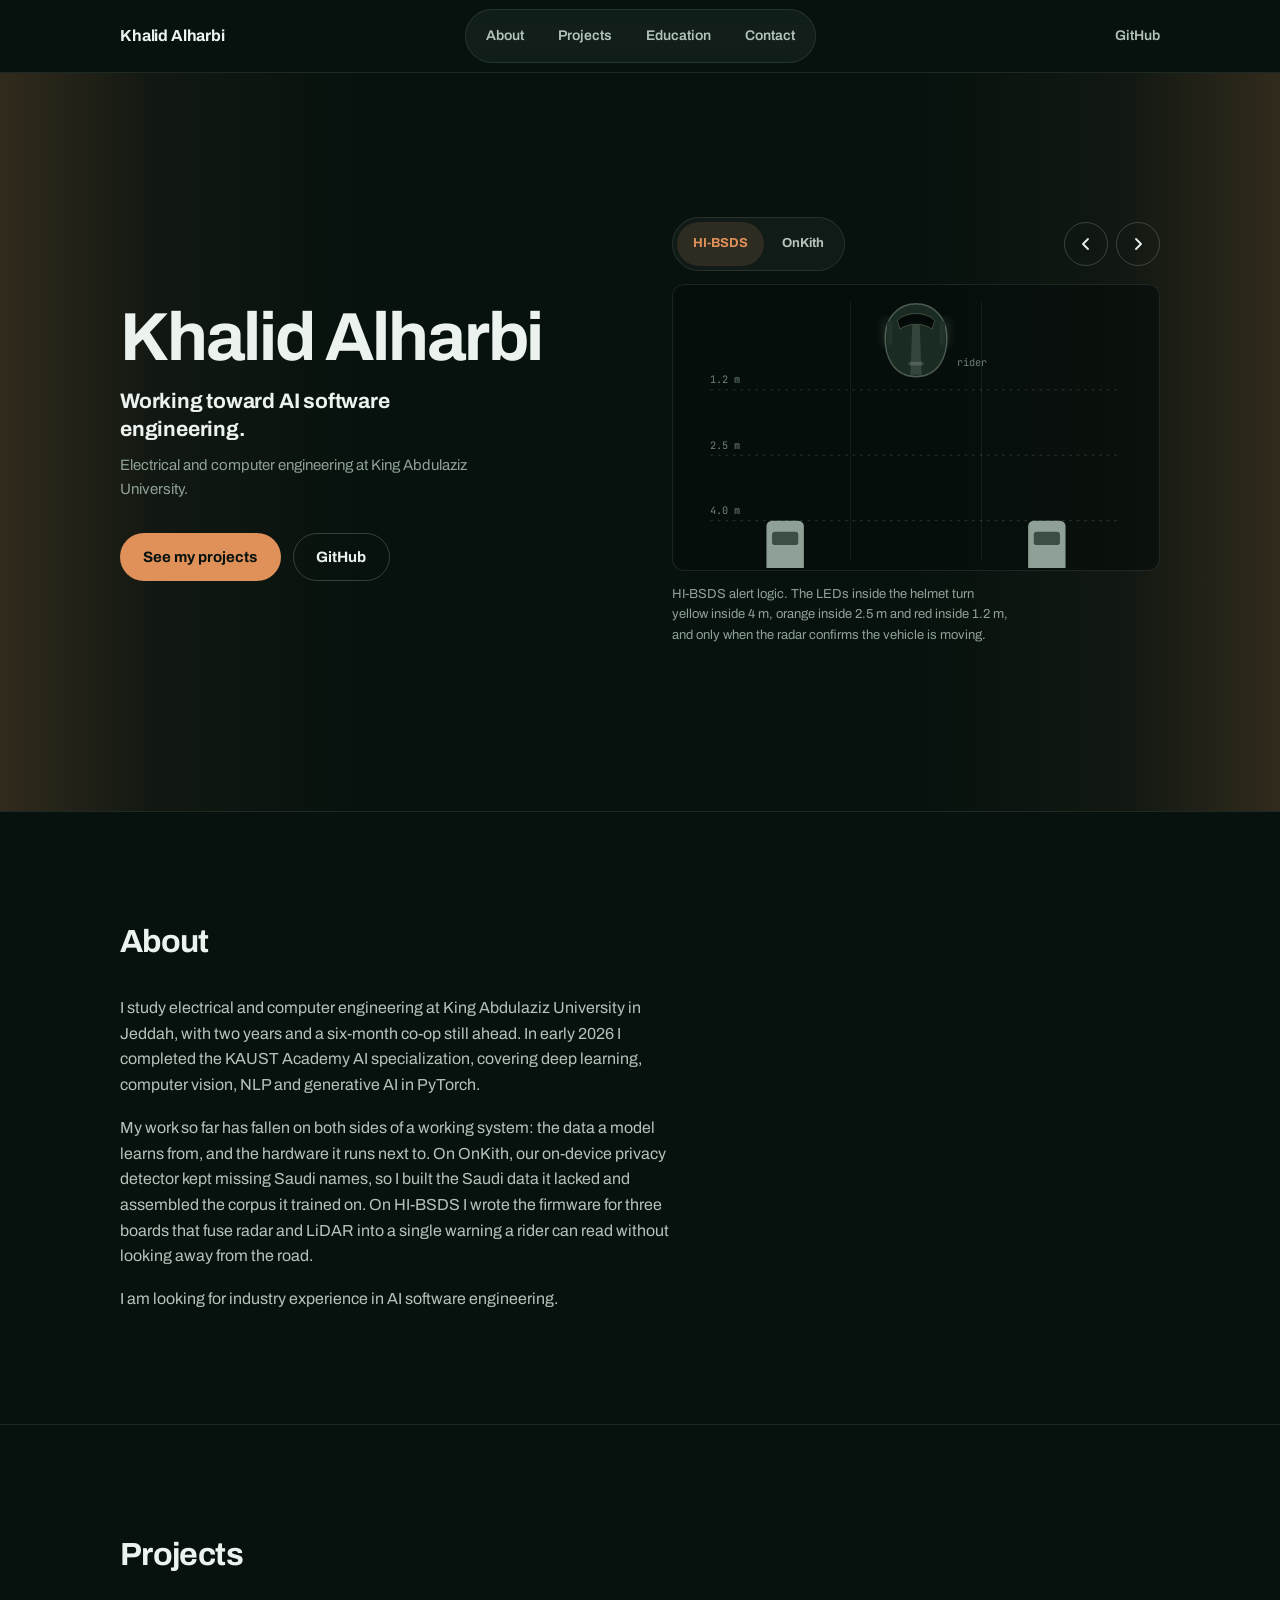
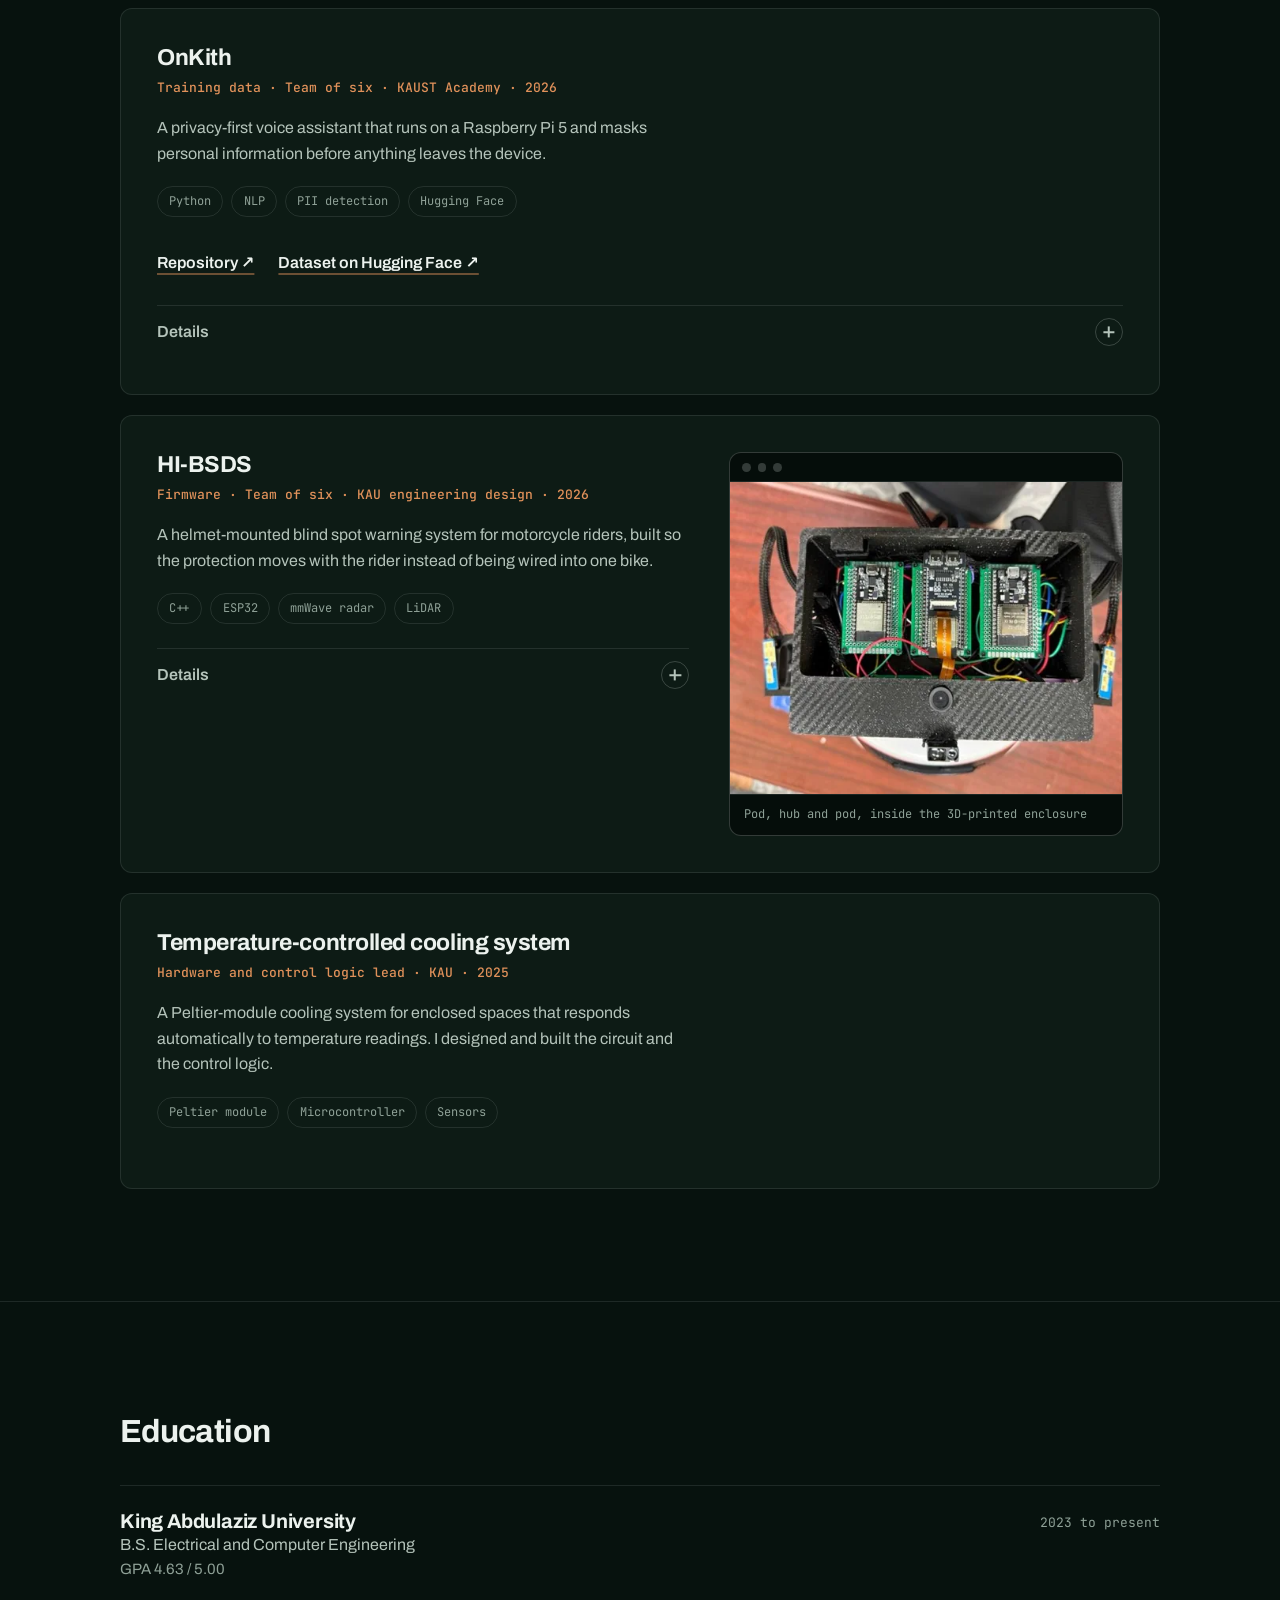
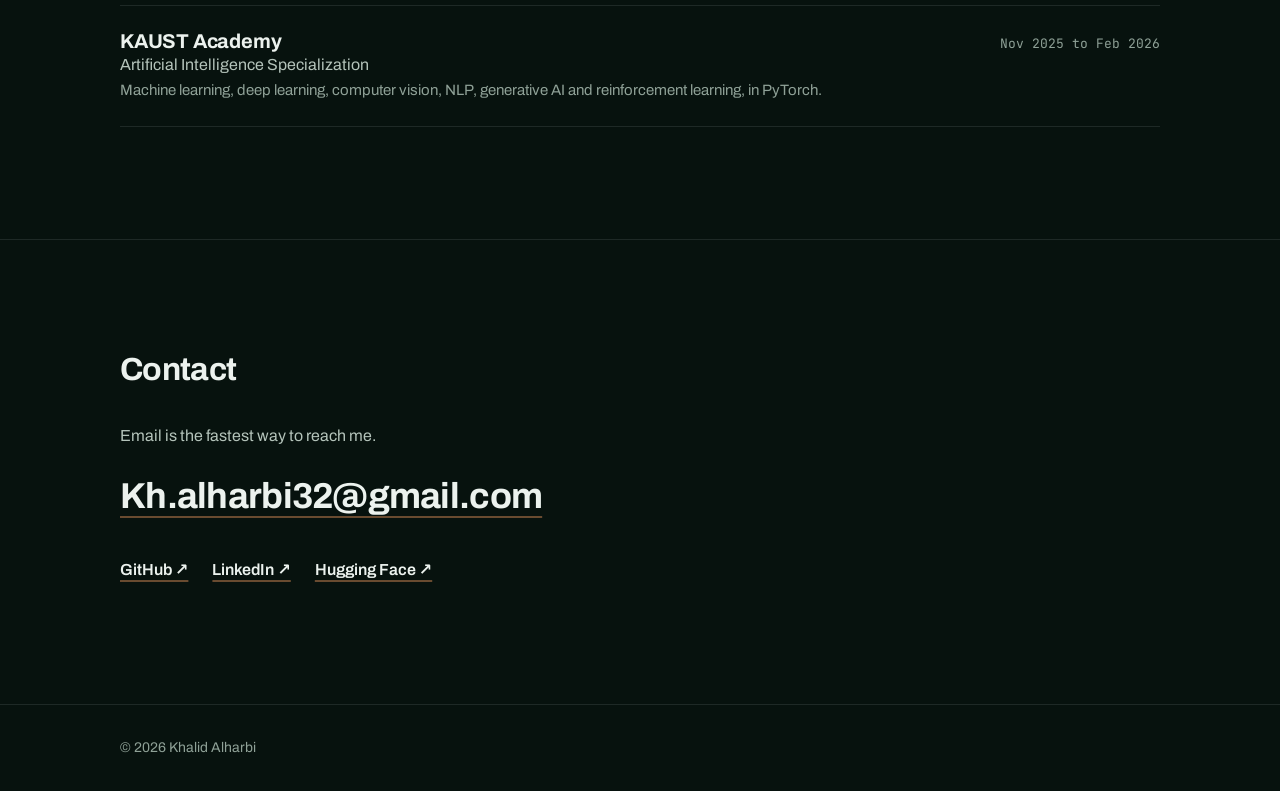
==== commit eccce392: "Turn hero into a demo slider with helmet and PII scanner Replace the single hero diagram with a two-" ====
--- a/index.html
+++ b/index.html
@@ -29,6 +29,7 @@
   <link rel="preconnect" href="https://fonts.gstatic.com" crossorigin>
   <link rel="stylesheet" href="https://fonts.googleapis.com/css2?family=Archivo:wght@400;700&family=JetBrains+Mono:wght@500&display=swap">
   <link rel="stylesheet" href="styles.css">
+  <script src="script.js" defer></script>
 
   <script type="application/ld+json">
   {
@@ -80,37 +81,94 @@
           </div>
         </div>
 
-        <!-- Hero diagram: HI-BSDS alert logic, drawn from the firmware's own thresholds -->
-        <figure class="hero-figure">
-          <svg viewBox="0 0 520 300" role="img" aria-labelledby="dg-title dg-desc">
-            <title id="dg-title">How the helmet decides to warn the rider</title>
-            <desc id="dg-desc">A top-down diagram. A vehicle approaches from behind on one side, and the in-helmet LED on that side changes from off to yellow, orange, then red as the vehicle crosses the four metre, two and a half metre, and one point two metre thresholds.</desc>
-
-            <!-- lane separators -->
-            <line class="dg-lane" x1="190" y1="16" x2="190" y2="292"></line>
-            <line class="dg-lane" x1="330" y1="16" x2="330" y2="292"></line>
-
-            <!-- distance thresholds -->
-            <line class="dg-mark" x1="40" y1="250" x2="480" y2="250"></line>
-            <text class="dg-label" x="40" y="243">4.0 m</text>
-            <line class="dg-mark" x1="40" y1="180" x2="480" y2="180"></line>
-            <text class="dg-label" x="40" y="173">2.5 m</text>
-            <line class="dg-mark" x1="40" y1="110" x2="480" y2="110"></line>
-            <text class="dg-label" x="40" y="103">1.2 m</text>
-
-            <!-- approaching vehicles -->
-            <rect class="dg-car dg-car-l" x="100" y="250" width="40" height="64" rx="5"></rect>
-            <rect class="dg-car dg-car-r" x="380" y="250" width="40" height="64" rx="5"></rect>
-
-            <!-- rider: helmet with an LED strip on each side -->
-            <rect class="dg-led dg-led-l" x="222" y="44" width="9" height="32" rx="4"></rect>
-            <rect class="dg-led dg-led-r" x="289" y="44" width="9" height="32" rx="4"></rect>
-            <circle class="dg-helmet" cx="260" cy="60" r="26"></circle>
-            <path class="dg-visor" d="M245 54a17 17 0 0 1 30 0"></path>
-            <text class="dg-label" x="260" y="104" text-anchor="middle">rider</text>
-          </svg>
-          <figcaption>HI-BSDS alert logic. The in-helmet LEDs turn yellow inside 4 m, orange inside 2.5 m and red inside 1.2 m, and only when the radar confirms the vehicle is moving.</figcaption>
-        </figure>
+        <!-- ============ HERO SHOWCASE: swipeable project demos ============
+             Swipe, use the arrows, or pick a tab. Each slide is a <figure>;
+             to add a demo, copy a slide and add a matching tab. -->
+        <div class="hero-figure showcase" data-showcase role="region" aria-roledescription="carousel" aria-label="Project demos">
+
+          <div class="showcase-controls">
+            <div class="tabs" aria-label="Choose a demo">
+              <button type="button" class="tab" data-slide="0" aria-controls="demo-hi-bsds" aria-current="true">HI-BSDS</button>
+              <button type="button" class="tab" data-slide="1" aria-controls="demo-onkith" aria-current="false">OnKith</button>
+            </div>
+            <div class="arrows">
+              <button type="button" class="arrow" data-step="-1" aria-label="Previous demo">
+                <svg viewBox="0 0 16 16" aria-hidden="true"><path d="M10 3 5 8l5 5" fill="none" stroke="currentColor" stroke-width="1.8" stroke-linecap="round" stroke-linejoin="round"/></svg>
+              </button>
+              <button type="button" class="arrow" data-step="1" aria-label="Next demo">
+                <svg viewBox="0 0 16 16" aria-hidden="true"><path d="m6 3 5 5-5 5" fill="none" stroke="currentColor" stroke-width="1.8" stroke-linecap="round" stroke-linejoin="round"/></svg>
+              </button>
+            </div>
+          </div>
+
+          <div class="showcase-track" tabindex="0" aria-label="Demos, use left and right arrow keys">
+
+            <!-- Slide 1: HI-BSDS alert logic, drawn from the firmware's own thresholds -->
+            <figure class="slide" id="demo-hi-bsds" aria-roledescription="slide" aria-label="1 of 2: HI-BSDS">
+              <div class="panel">
+                <svg viewBox="0 0 520 300" role="img" aria-labelledby="dg-title dg-desc">
+                  <title id="dg-title">How the helmet decides to warn the rider</title>
+                  <desc id="dg-desc">A top-down diagram of a rider's helmet. A vehicle approaches from behind on one side, and the LED strip inside the helmet on that side changes from off to yellow, orange, then red as the vehicle crosses the four metre, two and a half metre, and one point two metre thresholds.</desc>
+                  <defs>
+                    <filter id="dg-glow" x="-300%" y="-60%" width="700%" height="220%">
+                      <feGaussianBlur stdDeviation="5"></feGaussianBlur>
+                    </filter>
+                  </defs>
+
+                  <!-- lane separators -->
+                  <line class="dg-lane" x1="190" y1="16" x2="190" y2="292"></line>
+                  <line class="dg-lane" x1="330" y1="16" x2="330" y2="292"></line>
+
+                  <!-- distance thresholds, measured behind the rider -->
+                  <line class="dg-mark" x1="40" y1="250" x2="480" y2="250"></line>
+                  <text class="dg-label" x="40" y="243">4.0 m</text>
+                  <line class="dg-mark" x1="40" y1="180" x2="480" y2="180"></line>
+                  <text class="dg-label" x="40" y="173">2.5 m</text>
+                  <line class="dg-mark" x1="40" y1="110" x2="480" y2="110"></line>
+                  <text class="dg-label" x="40" y="103">1.2 m</text>
+
+                  <!-- vehicles approaching from behind: body plus windscreen -->
+                  <rect class="dg-car dg-car-l" x="100" y="250" width="40" height="64" rx="6"></rect>
+                  <rect class="dg-ws dg-ws-l" x="106" y="262" width="28" height="14" rx="3"></rect>
+                  <rect class="dg-car dg-car-r" x="380" y="250" width="40" height="64" rx="6"></rect>
+                  <rect class="dg-ws dg-ws-r" x="386" y="262" width="28" height="14" rx="3"></rect>
+
+                  <!-- rider's helmet, seen from above, front facing up -->
+                  <rect class="dg-led dg-led-l" x="226" y="34" width="8" height="30" rx="4" filter="url(#dg-glow)"></rect>
+                  <rect class="dg-led dg-led-r" x="286" y="34" width="8" height="30" rx="4" filter="url(#dg-glow)"></rect>
+                  <path class="dg-shell" d="M260 18C279 18 292 32 293 52C294 76 283 96 260 96C237 96 226 76 227 52C228 32 241 18 260 18Z"></path>
+                  <path class="dg-stripe" d="M256 40H264L266 94H254Z"></path>
+                  <path class="dg-visor" d="M240 36C248 26 272 26 280 36L277 45C269 38 251 38 243 45Z"></path>
+                  <rect class="dg-vent" x="252" y="80" width="16" height="4" rx="2"></rect>
+                  <rect class="dg-led dg-led-l" x="229" y="36" width="6" height="26" rx="3"></rect>
+                  <rect class="dg-led dg-led-r" x="285" y="36" width="6" height="26" rx="3"></rect>
+                  <text class="dg-label" x="304" y="84">rider</text>
+                </svg>
+              </div>
+              <figcaption>HI-BSDS alert logic. The LEDs inside the helmet turn yellow inside 4 m, orange inside 2.5 m and red inside 1.2 m, and only when the radar confirms the vehicle is moving.</figcaption>
+            </figure>
+
+            <!-- Slide 2: OnKith masking, illustrated. All names and numbers are invented. -->
+            <figure class="slide" id="demo-onkith" aria-roledescription="slide" aria-label="2 of 2: OnKith">
+              <div class="panel scan" data-scan data-phase="listening">
+                <div class="scan-head">
+                  <span class="scan-status" aria-hidden="true">listening</span>
+                  <span class="pill-note">illustration</span>
+                </div>
+                <div class="scan-body">
+                  <ul class="scan-text">
+                    <li>“Remind <span class="pii"><span class="pii-raw">Noura</span><span class="pii-mask" aria-hidden="true">[GIVENNAME]</span></span> <span class="pii"><span class="pii-raw">Alharthi</span><span class="pii-mask" aria-hidden="true">[SURNAME]</span></span> to call me on <span class="pii"><span class="pii-raw">050 000 0000</span><span class="pii-mask" aria-hidden="true">[TELEPHONENUM]</span></span> when she lands in <span class="pii"><span class="pii-raw">Jeddah</span><span class="pii-mask" aria-hidden="true">[CITY]</span></span>.”</li>
+                    <li>“Send the rent to <span class="pii"><span class="pii-raw">Faisal</span><span class="pii-mask" aria-hidden="true">[GIVENNAME]</span></span> <span class="pii"><span class="pii-raw">Alqahtani</span><span class="pii-mask" aria-hidden="true">[SURNAME]</span></span>, IBAN <span class="pii"><span class="pii-raw">SA03 8000 0000 6080 1016 7519</span><span class="pii-mask" aria-hidden="true">[ACCOUNTNUM]</span></span>.”</li>
+                    <li>“Email the lease to <span class="pii"><span class="pii-raw">faisal@example.com</span><span class="pii-mask" aria-hidden="true">[EMAIL]</span></span>.”</li>
+                  </ul>
+                  <div class="scan-line" aria-hidden="true"></div>
+                </div>
+              </div>
+              <figcaption>OnKith, illustrated. Personal information is found on the device and replaced with entity labels before any text reaches a language model. Saudi names like these are what the detector used to miss.</figcaption>
+            </figure>
+
+          </div>
+        </div>
       </div>
     </section>
 
--- a/styles.css
+++ b/styles.css
@@ -242,36 +242,122 @@
    A small schematic of how HI-BSDS decides, using its real thresholds.
    Pure SVG and CSS: no video file, no JavaScript, a few KB. */
 
-.hero-figure { position: relative; z-index: 1; margin: 0; }
-
-.hero-figure svg {
-  width: 100%;
-  height: auto;
-  display: block;
-  background: rgba(5, 13, 10, 0.55);
+.hero-figure { position: relative; z-index: 1; min-width: 0; }
+
+/* Slider: native horizontal scrolling with snap points, so swiping works
+   without JavaScript. script.js only adds the tabs, arrows and keys. */
+.showcase-controls {
+  display: flex;
+  align-items: center;
+  justify-content: space-between;
+  gap: 0.75rem;
+  margin-bottom: 0.85rem;
+}
+
+.tabs {
+  display: flex;
+  gap: 0.125rem;
+  padding: 0.25rem;
+  border: 1px solid var(--line);
+  border-radius: 999px;
+  background: rgba(236, 242, 238, 0.04);
+}
+
+.tab {
+  min-height: 44px;
+  padding: 0 1rem;
+  border: 0;
+  border-radius: 999px;
+  background: transparent;
+  color: var(--text-2);
+  font: inherit;
+  font-size: 0.8125rem;
+  font-weight: 700;
+  cursor: pointer;
+  transition: color 0.16s ease, background-color 0.16s ease;
+}
+.tab:hover { color: var(--text); }
+.tab[aria-current="true"] { background: var(--accent-soft); color: var(--accent); }
+
+.arrows { display: flex; gap: 0.5rem; }
+
+.arrow {
+  display: grid;
+  place-items: center;
+  width: 44px;
+  height: 44px;
+  border: 1px solid var(--line-strong);
+  border-radius: 999px;
+  background: transparent;
+  color: var(--text);
+  cursor: pointer;
+  transition: transform 0.22s var(--ease-spring), border-color 0.16s ease, background-color 0.16s ease;
+}
+.arrow:hover { border-color: var(--text-3); background: rgba(236, 242, 238, 0.06); }
+.arrow:active { transform: scale(0.92); }
+.arrow svg { width: 16px; height: 16px; }
+
+.showcase-track {
+  position: relative;
+  display: flex;
+  gap: 1rem;
+  overflow-x: auto;
+  scroll-snap-type: x mandatory;
+  scroll-behavior: smooth;
+  overscroll-behavior-x: contain;
+  scrollbar-width: none;
+  border-radius: var(--radius);
+}
+.showcase-track::-webkit-scrollbar { display: none; }
+
+.slide {
+  flex: 0 0 100%;
+  min-width: 0;
+  margin: 0;
+  scroll-snap-align: start;
+  scroll-margin-top: calc(var(--header-h) + 5rem);
+  display: flex;
+  flex-direction: column;
+}
+
+.panel {
+  flex: 1;
+  display: flex;
+  flex-direction: column;
+  justify-content: center;
+  background: rgba(5, 13, 10, 0.6);
   border: 1px solid var(--line);
   border-radius: var(--radius);
-}
-
-.hero-figure figcaption {
+  overflow: hidden;
+}
+.panel > svg { width: 100%; height: auto; display: block; }
+
+.slide figcaption {
   margin-top: 0.85rem;
+  min-height: 6.4em;
   font-size: 0.8125rem;
   line-height: 1.55;
   color: var(--text-3);
-  max-width: 46ch;
-}
-
+  max-width: 48ch;
+}
+
+/* HI-BSDS diagram */
 .dg-label { font-family: var(--font-mono); font-size: 11px; fill: #6F8378; }
 .dg-lane { fill: none; stroke: rgba(236, 242, 238, 0.09); stroke-width: 1; }
 .dg-mark { stroke: rgba(236, 242, 238, 0.16); stroke-width: 1; stroke-dasharray: 3 5; }
-.dg-helmet { fill: #17291F; stroke: var(--line-strong); stroke-width: 1.5; }
-.dg-visor { fill: none; stroke: #6F8378; stroke-width: 2; stroke-linecap: round; }
-
-.dg-car { fill: #8FA197; rx: 3; }
+.dg-shell { fill: #1A2C22; stroke: rgba(236, 242, 238, 0.28); stroke-width: 1.5; }
+.dg-stripe { fill: rgba(236, 242, 238, 0.12); }
+.dg-visor { fill: #040A07; stroke: rgba(236, 242, 238, 0.22); stroke-width: 1; }
+.dg-vent { fill: rgba(236, 242, 238, 0.16); }
+
+.dg-car { fill: #8FA197; }
+.dg-ws  { fill: #3B4D44; }
 /* `backwards` holds the 0% frame during the delay, so the second car
    stays hidden until its turn instead of parking on the start line. */
 .dg-car-l { animation: dg-approach 9s linear infinite backwards; }
 .dg-car-r { animation: dg-approach 9s linear infinite 4.5s backwards; }
+.dg-ws-l  { animation: dg-approach-ws 9s linear infinite backwards; }
+.dg-ws-r  { animation: dg-approach-ws 9s linear infinite 4.5s backwards; }
 
 .dg-led { fill: #22332A; }
 .dg-led-l { animation: dg-led 9s linear infinite; }
@@ -287,12 +373,131 @@
   100% { y: 50px;  opacity: 0; }
 }
 
+/* Windscreen rides 12 units below the front of its car */
+@keyframes dg-approach-ws {
+  0%   { y: 262px; opacity: 0; }
+  5%   { y: 254px; opacity: 1; }
+  44%  { y: 94px;  opacity: 1; }
+  50%  { y: 62px;  opacity: 0; }
+  100% { y: 62px;  opacity: 0; }
+}
+
 @keyframes dg-led {
   0%,  7%   { fill: #22332A; }
   13%, 22%  { fill: #FFC400; }
   27%, 33%  { fill: #FF7A00; }
   38%, 46%  { fill: #FF3B30; }
   50%, 100% { fill: #22332A; }
+}
+
+/* OnKith scanner illustration (driven by script.js) */
+.scan {
+  justify-content: flex-start;
+  gap: 1.1rem;
+  padding: clamp(1.1rem, 2.5vw, 1.6rem);
+}
+
+.scan-head {
+  display: flex;
+  align-items: center;
+  justify-content: space-between;
+  gap: 0.75rem;
+  font-family: var(--font-mono);
+  font-size: 0.75rem;
+  color: var(--text-3);
+}
+
+.scan-status { display: inline-flex; align-items: center; gap: 0.5rem; transition: color 0.2s ease; }
+.scan-status::before {
+  content: "";
+  width: 0.5rem;
+  height: 0.5rem;
+  border-radius: 999px;
+  background: currentColor;
+}
+.scan[data-phase="detect"] .scan-status,
+.scan[data-phase="found"] .scan-status { color: #FF6B61; }
+.scan[data-phase="mask"] .scan-status { color: var(--accent); }
+.scan[data-phase="safe"] .scan-status { color: #7FD6A4; }
+
+.pill-note {
+  border: 1px solid var(--line-strong);
+  border-radius: 999px;
+  padding: 0.15rem 0.6rem;
+}
+
+.scan-body { position: relative; }
+
+.scan-text {
+  display: grid;
+  gap: 0.75rem;
+  margin: 0;
+  padding: 0;
+  list-style: none;
+  font-size: clamp(0.9375rem, 1.5vw, 1.0625rem);
+  line-height: 1.95;
+}
+
+/* Words sit inline, so the sentence reflows naturally as each one is masked */
+.pii {
+  /* The negative margin cancels most of the padding, so words do not
+     look spaced out before they are highlighted */
+  padding: 0.1em 0.18em;
+  margin: 0 -0.03em;
+  border-radius: 5px;
+  white-space: nowrap;
+  -webkit-box-decoration-break: clone;
+  box-decoration-break: clone;
+}
+.pii-mask {
+  display: none;
+  font-family: var(--font-mono);
+  font-size: 0.78em;
+  color: var(--accent);
+}
+
+.pii.is-found {
+  color: #FFDAD7;
+  background: rgba(255, 59, 48, 0.16);
+  box-shadow: 0 0 0 1px rgba(255, 59, 48, 0.55), 0 0 18px rgba(255, 59, 48, 0.35);
+  animation: found-in 0.3s ease;
+}
+
+@keyframes found-in {
+  from { background: transparent; box-shadow: 0 0 0 1px transparent, 0 0 0 transparent; color: inherit; }
+}
+.pii.is-masked {
+  background: var(--accent-soft);
+  box-shadow: 0 0 0 1px var(--accent-line);
+}
+.pii.is-masked .pii-raw  { display: none; }
+.pii.is-masked .pii-mask { display: inline; animation: mask-in 0.2s ease; }
+
+@keyframes mask-in { from { opacity: 0; } }
+
+/* The sweeping line is a CSS animation, restarted by script.js each loop.
+   Its timing must match the constants in script.js:
+   detect sweep 0 to 3.5 s, mask sweep 4.2 to 7.2 s, in a 10 s loop. */
+.scan-line {
+  position: absolute;
+  top: 0;
+  left: -0.5rem;
+  right: -0.5rem;
+  height: 2px;
+  border-radius: 2px;
+  opacity: 0;
+  pointer-events: none;
+}
+.scan-line.is-running { animation: scan-sweep 10s linear 1 forwards; }
+
+@keyframes scan-sweep {
+  0%     { top: 0%;   opacity: 1; background: #FF3B30;       box-shadow: 0 0 14px 3px rgba(255, 59, 48, 0.55); }
+  35%    { top: 100%; opacity: 1; background: #FF3B30;       box-shadow: 0 0 14px 3px rgba(255, 59, 48, 0.55); }
+  35.1%  { top: 100%; opacity: 0; background: var(--accent); box-shadow: 0 0 14px 3px rgba(224, 145, 90, 0.55); }
+  41.9%  { top: 0%;   opacity: 0; background: var(--accent); box-shadow: 0 0 14px 3px rgba(224, 145, 90, 0.55); }
+  42%    { top: 0%;   opacity: 1; background: var(--accent); box-shadow: 0 0 14px 3px rgba(224, 145, 90, 0.55); }
+  72%    { top: 100%; opacity: 1; background: var(--accent); box-shadow: 0 0 14px 3px rgba(224, 145, 90, 0.55); }
+  72.1%, 100% { top: 100%; opacity: 0; background: var(--accent); box-shadow: none; }
 }
 
 /* ---------- Sections ---------- */
@@ -527,6 +732,8 @@
 
   /* Diagram holds a single readable frame instead of looping */
   .dg-car-l { y: 82px; opacity: 1; }
-  .dg-car-r { opacity: 0; }
+  .dg-ws-l  { y: 94px; opacity: 1; }
+  .dg-car-r, .dg-ws-r { opacity: 0; }
   .dg-led-l { fill: #FF3B30; }
-}
+  .showcase-track { scroll-behavior: auto; }
+}
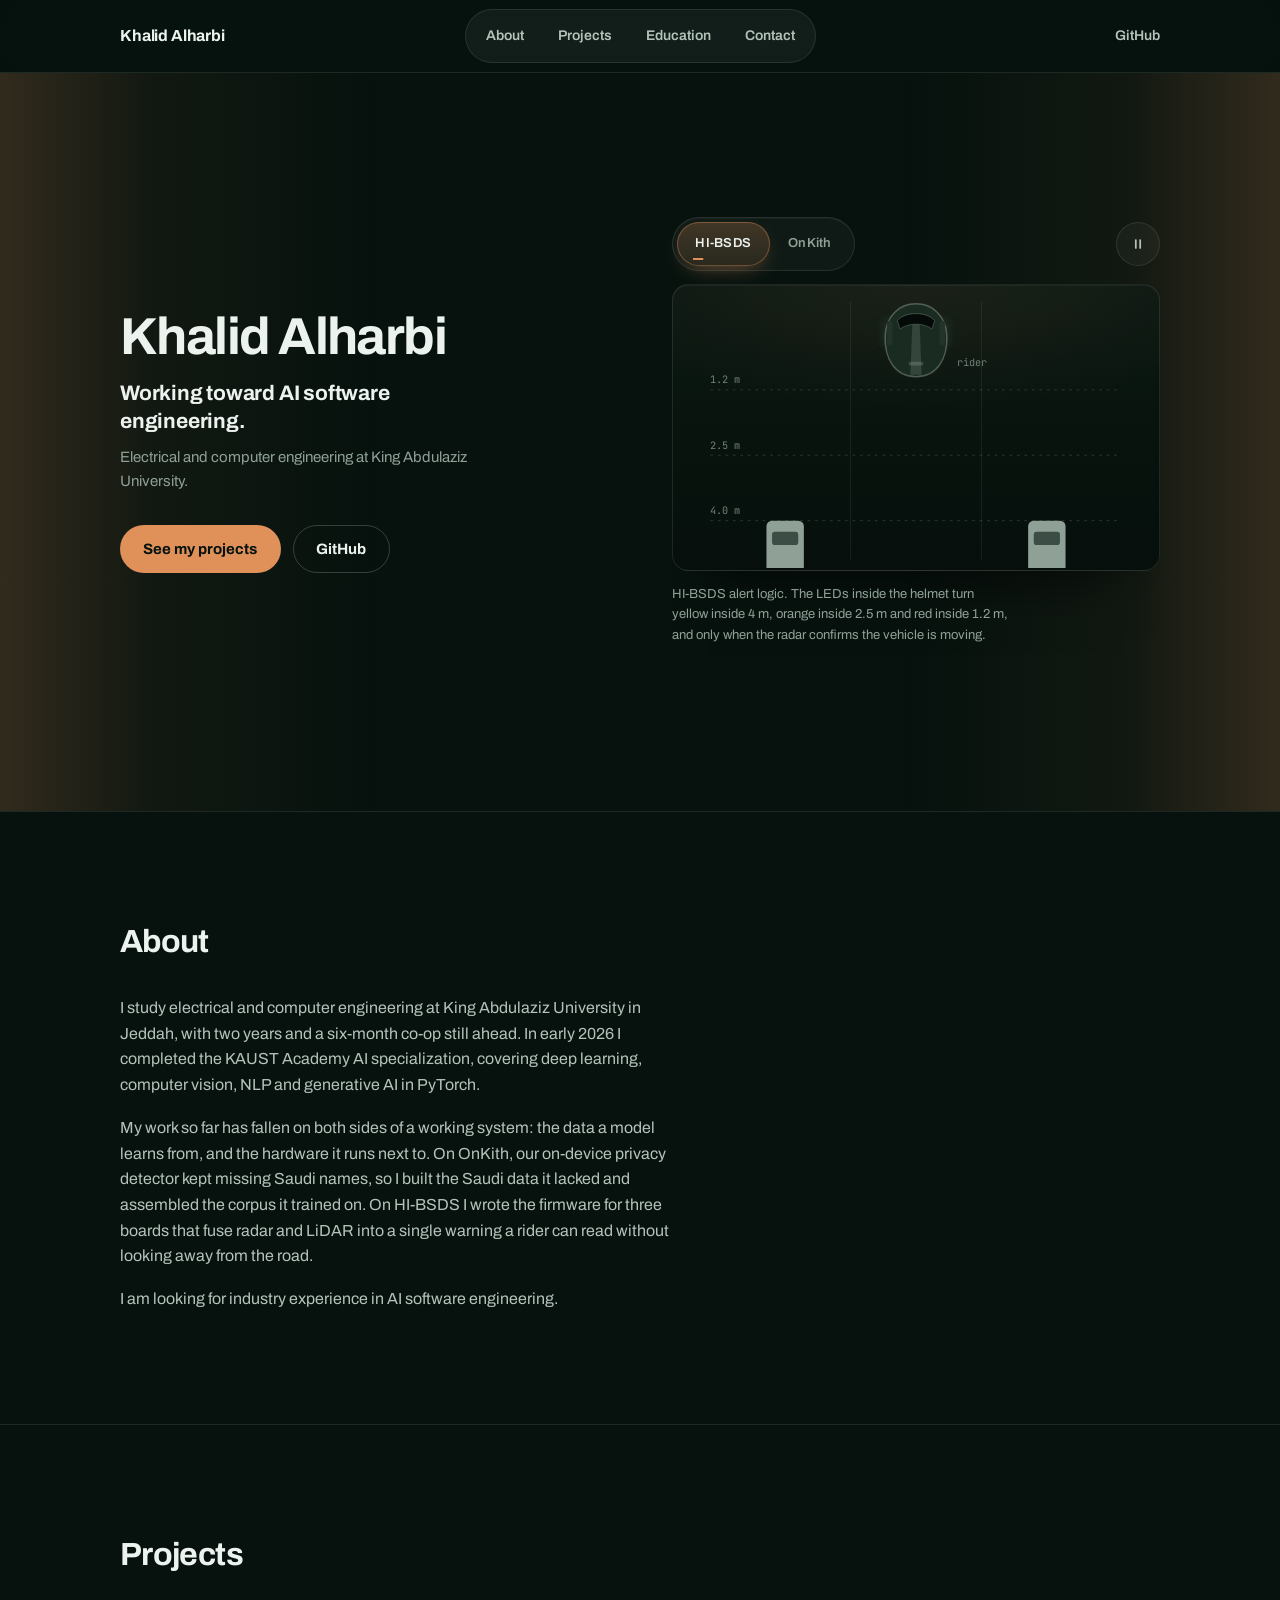
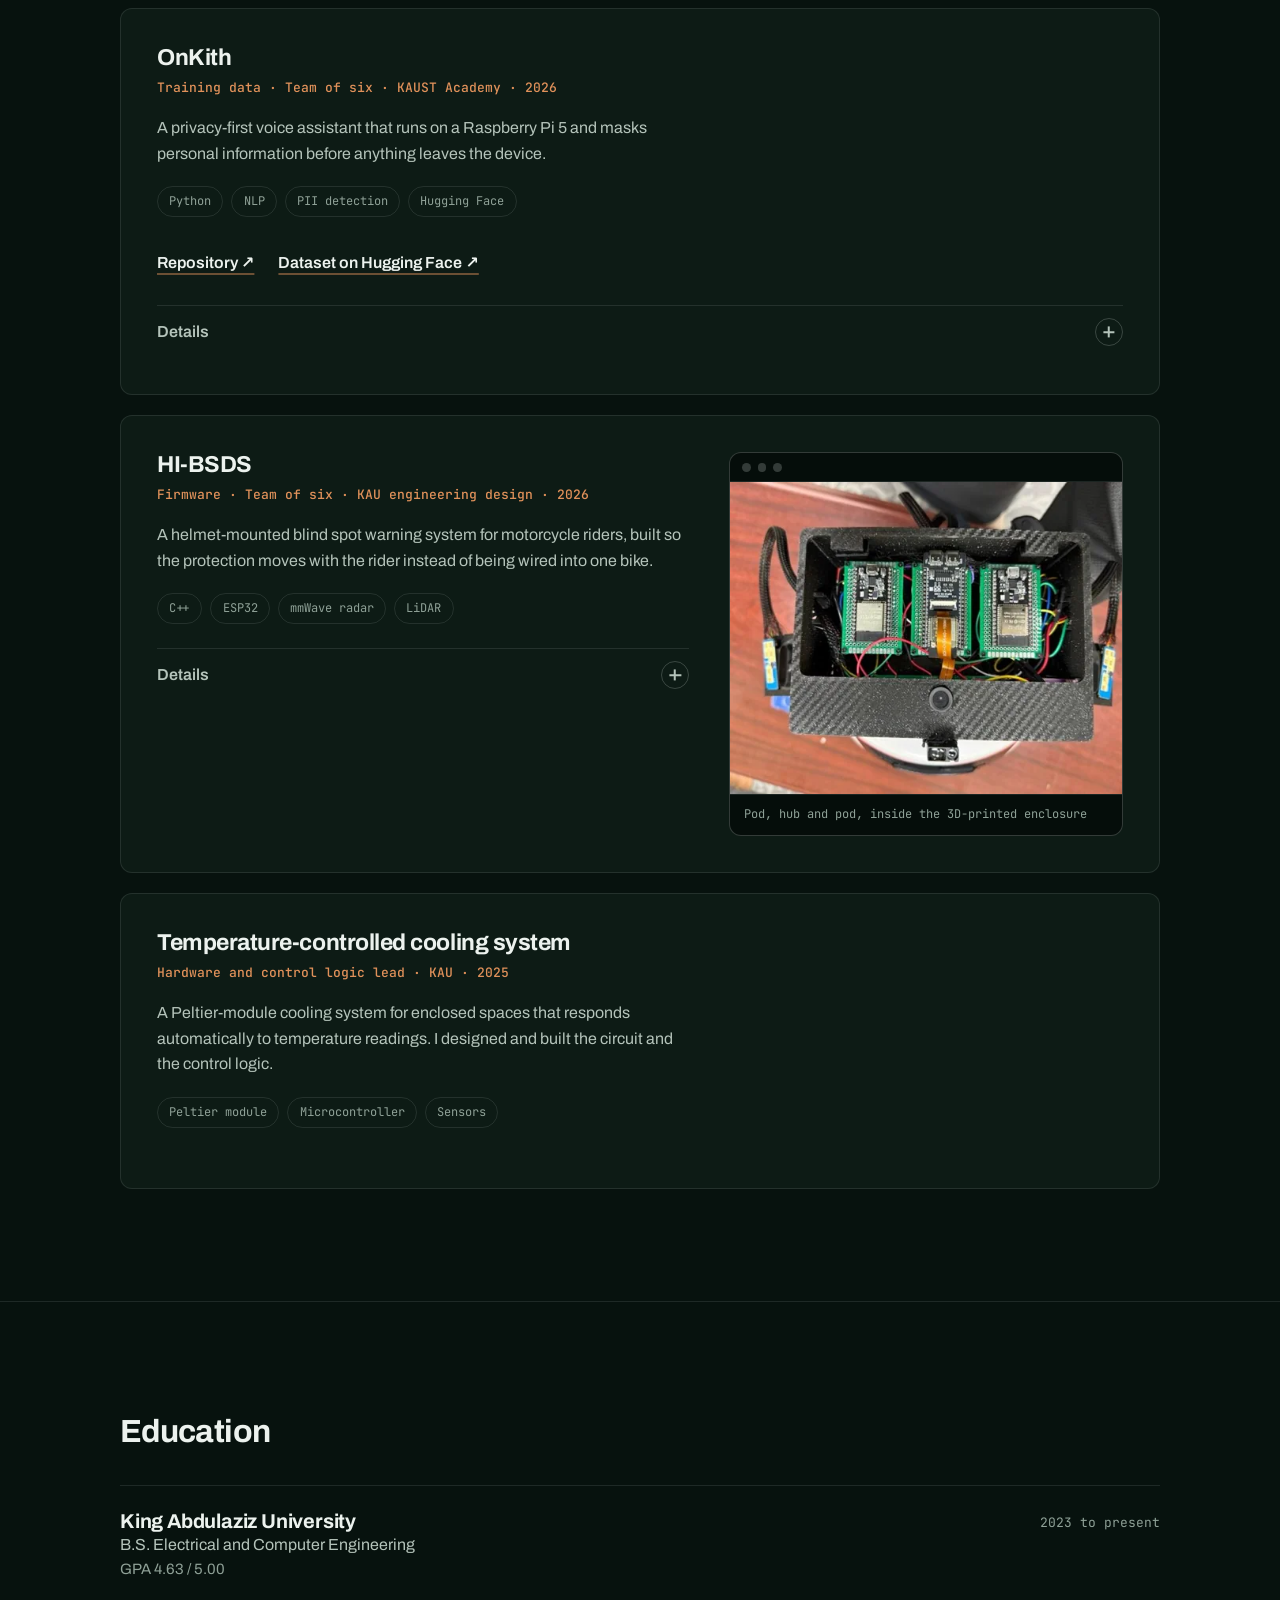
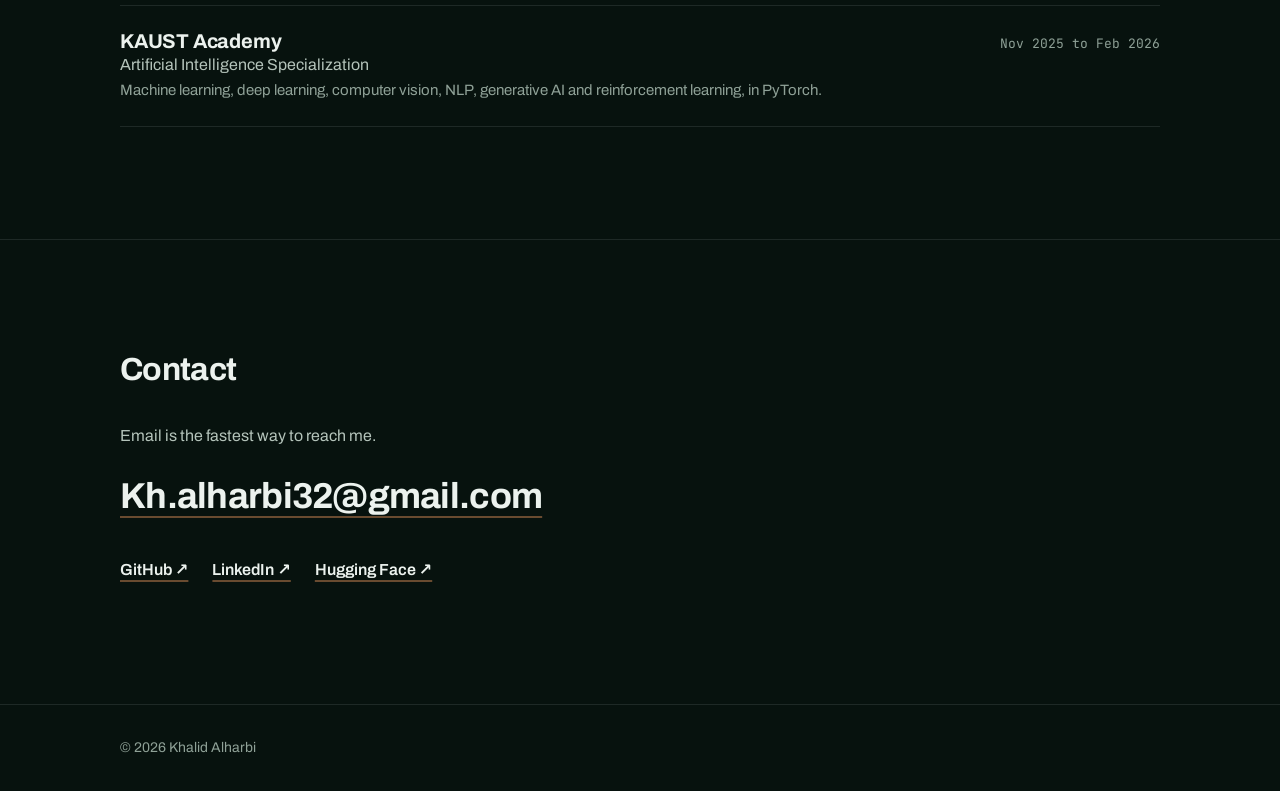
==== commit 2efb619a: "Auto-advance the demo slider, hold on hover, restyle tabs Slides now advance on their own (9 s for H" ====
--- a/index.html
+++ b/index.html
@@ -81,32 +81,30 @@
           </div>
         </div>
 
-        <!-- ============ HERO SHOWCASE: swipeable project demos ============
-             Swipe, use the arrows, or pick a tab. Each slide is a <figure>;
+        <!-- ============ HERO SHOWCASE: auto-advancing project demos ============
+             Advances on its own; hovering holds the current slide. Swipe or pick
+             a tab to switch. Each slide is a <figure> with data-duration in ms;
              to add a demo, copy a slide and add a matching tab. -->
         <div class="hero-figure showcase" data-showcase role="region" aria-roledescription="carousel" aria-label="Project demos">
 
           <div class="showcase-controls">
             <div class="tabs" aria-label="Choose a demo">
+              <span class="tab-thumb" aria-hidden="true"><span class="tab-progress"></span></span>
               <button type="button" class="tab" data-slide="0" aria-controls="demo-hi-bsds" aria-current="true">HI-BSDS</button>
               <button type="button" class="tab" data-slide="1" aria-controls="demo-onkith" aria-current="false">OnKith</button>
             </div>
-            <div class="arrows">
-              <button type="button" class="arrow" data-step="-1" aria-label="Previous demo">
-                <svg viewBox="0 0 16 16" aria-hidden="true"><path d="M10 3 5 8l5 5" fill="none" stroke="currentColor" stroke-width="1.8" stroke-linecap="round" stroke-linejoin="round"/></svg>
-              </button>
-              <button type="button" class="arrow" data-step="1" aria-label="Next demo">
-                <svg viewBox="0 0 16 16" aria-hidden="true"><path d="m6 3 5 5-5 5" fill="none" stroke="currentColor" stroke-width="1.8" stroke-linecap="round" stroke-linejoin="round"/></svg>
-              </button>
-            </div>
+            <button type="button" class="play-toggle" aria-pressed="false" aria-label="Pause the demos">
+              <svg class="icon-pause" viewBox="0 0 16 16" aria-hidden="true"><path d="M5.5 3.5v9M10.5 3.5v9" fill="none" stroke="currentColor" stroke-width="2" stroke-linecap="round"/></svg>
+              <svg class="icon-play" viewBox="0 0 16 16" aria-hidden="true"><path d="M5.2 3.2v9.6L12.6 8z" fill="currentColor"/></svg>
+            </button>
           </div>
 
           <div class="showcase-track" tabindex="0" aria-label="Demos, use left and right arrow keys">
 
             <!-- Slide 1: HI-BSDS alert logic, drawn from the firmware's own thresholds -->
-            <figure class="slide" id="demo-hi-bsds" aria-roledescription="slide" aria-label="1 of 2: HI-BSDS">
+            <figure class="slide" id="demo-hi-bsds" data-duration="9000" aria-roledescription="slide" aria-label="1 of 2: HI-BSDS">
               <div class="panel">
-                <svg viewBox="0 0 520 300" role="img" aria-labelledby="dg-title dg-desc">
+                <svg class="is-live" viewBox="0 0 520 300" role="img" aria-labelledby="dg-title dg-desc">
                   <title id="dg-title">How the helmet decides to warn the rider</title>
                   <desc id="dg-desc">A top-down diagram of a rider's helmet. A vehicle approaches from behind on one side, and the LED strip inside the helmet on that side changes from off to yellow, orange, then red as the vehicle crosses the four metre, two and a half metre, and one point two metre thresholds.</desc>
                   <defs>
@@ -149,7 +147,7 @@
             </figure>
 
             <!-- Slide 2: OnKith masking, illustrated. All names and numbers are invented. -->
-            <figure class="slide" id="demo-onkith" aria-roledescription="slide" aria-label="2 of 2: OnKith">
+            <figure class="slide" id="demo-onkith" data-duration="10000" aria-roledescription="slide" aria-label="2 of 2: OnKith">
               <div class="panel scan" data-scan data-phase="listening">
                 <div class="scan-head">
                   <span class="scan-status" aria-hidden="true">listening</span>
--- a/styles.css
+++ b/styles.css
@@ -28,6 +28,7 @@
 
   /* Motion: short transitions only */
   --ease:        cubic-bezier(0.4, 0, 0.2, 1);
+  --ease-out:    cubic-bezier(0.22, 1, 0.36, 1);
   --ease-spring: cubic-bezier(0.34, 1.56, 0.64, 1);
 }
 
@@ -192,7 +193,7 @@
 .hero-content { position: relative; z-index: 1; }
 
 .hero h1 {
-  font-size: clamp(2.5rem, 6.5vw, 4.25rem);
+  font-size: clamp(2rem, 4.6vw, 3.25rem);
   font-weight: 700;
   line-height: 1;
   letter-spacing: -0.03em;
@@ -254,48 +255,89 @@
   margin-bottom: 0.85rem;
 }
 
+/* Segmented tabs: a copper thumb glides under the active tab, and the thin
+   line inside it fills until the next slide. script.js sets its position. */
 .tabs {
-  display: flex;
-  gap: 0.125rem;
-  padding: 0.25rem;
+  position: relative;
+  display: inline-flex;
+  padding: 4px;
   border: 1px solid var(--line);
   border-radius: 999px;
-  background: rgba(236, 242, 238, 0.04);
-}
+  background: rgba(236, 242, 238, 0.035);
+  box-shadow: inset 0 1px 0 rgba(236, 242, 238, 0.04);
+}
+
+.tab-thumb {
+  position: absolute;
+  top: 4px;
+  bottom: 4px;
+  left: 0;
+  width: 0;
+  border-radius: 999px;
+  overflow: hidden;
+  pointer-events: none;
+  background: linear-gradient(180deg, rgba(224, 145, 90, 0.24), rgba(224, 145, 90, 0.12));
+  box-shadow: inset 0 0 0 1px rgba(224, 145, 90, 0.38), 0 8px 22px -10px rgba(224, 145, 90, 0.6);
+}
+.tabs.is-ready .tab-thumb {
+  transition: transform 0.55s var(--ease-out), width 0.55s var(--ease-out);
+}
+
+.tab-progress {
+  position: absolute;
+  left: 16px;
+  right: 16px;
+  bottom: 6px;
+  height: 2px;
+  border-radius: 2px;
+  background: var(--accent);
+  transform: scaleX(0);
+  transform-origin: left center;
+  /* script.js steps this every 100 ms; the linear easing joins the steps up */
+  transition: transform 0.1s linear, opacity 0.3s ease;
+}
+
+/* While the slide is held (hover or pause), the line dims so it reads as paused */
+.showcase:hover .tab-progress,
+.showcase.is-paused .tab-progress { opacity: 0.45; }
 
 .tab {
+  position: relative;
+  z-index: 1;
   min-height: 44px;
-  padding: 0 1rem;
+  padding: 0 1.15rem;
   border: 0;
   border-radius: 999px;
   background: transparent;
-  color: var(--text-2);
+  color: var(--text-3);
   font: inherit;
   font-size: 0.8125rem;
-  font-weight: 700;
+  font-weight: 600;
+  letter-spacing: 0.02em;
   cursor: pointer;
-  transition: color 0.16s ease, background-color 0.16s ease;
-}
-.tab:hover { color: var(--text); }
-.tab[aria-current="true"] { background: var(--accent-soft); color: var(--accent); }
-
-.arrows { display: flex; gap: 0.5rem; }
-
-.arrow {
+  transition: color 0.35s ease;
+}
+.tab:hover { color: var(--text-2); }
+.tab[aria-current="true"] { color: var(--text); }
+
+.play-toggle {
   display: grid;
   place-items: center;
   width: 44px;
   height: 44px;
-  border: 1px solid var(--line-strong);
-  border-radius: 999px;
-  background: transparent;
-  color: var(--text);
+  border: 1px solid var(--line);
+  border-radius: 999px;
+  background: rgba(236, 242, 238, 0.035);
+  color: var(--text-2);
   cursor: pointer;
-  transition: transform 0.22s var(--ease-spring), border-color 0.16s ease, background-color 0.16s ease;
-}
-.arrow:hover { border-color: var(--text-3); background: rgba(236, 242, 238, 0.06); }
-.arrow:active { transform: scale(0.92); }
-.arrow svg { width: 16px; height: 16px; }
+  transition: transform 0.22s var(--ease-spring), color 0.2s ease, border-color 0.2s ease;
+}
+.play-toggle:hover { color: var(--text); border-color: var(--line-strong); }
+.play-toggle:active { transform: scale(0.92); }
+.play-toggle svg { width: 14px; height: 14px; }
+.play-toggle .icon-play { display: none; }
+.play-toggle[aria-pressed="true"] .icon-pause { display: none; }
+.play-toggle[aria-pressed="true"] .icon-play { display: block; color: var(--accent); }
 
 .showcase-track {
   position: relative;
@@ -325,12 +367,20 @@
   display: flex;
   flex-direction: column;
   justify-content: center;
-  background: rgba(5, 13, 10, 0.6);
+  background:
+    radial-gradient(120% 70% at 50% 0%, rgba(224, 145, 90, 0.08), transparent 62%),
+    linear-gradient(180deg, #0B1812, #060F0B);
   border: 1px solid var(--line);
-  border-radius: var(--radius);
+  border-radius: 16px;
   overflow: hidden;
+  box-shadow: 0 30px 60px -36px rgba(0, 0, 0, 0.9), inset 0 1px 0 rgba(236, 242, 238, 0.05);
+  transition: opacity 0.7s var(--ease-out), transform 0.7s var(--ease-out), border-color 0.4s ease;
 }
 .panel > svg { width: 100%; height: auto; display: block; }
+
+/* The slide on its way out dims and eases back slightly */
+.slide[aria-hidden="true"] .panel { opacity: 0.35; transform: scale(0.96); }
+.showcase:hover .panel { border-color: rgba(224, 145, 90, 0.26); }
 
 .slide figcaption {
   margin-top: 0.85rem;
@@ -339,7 +389,9 @@
   line-height: 1.55;
   color: var(--text-3);
   max-width: 48ch;
-}
+  transition: opacity 0.6s ease;
+}
+.slide[aria-hidden="true"] figcaption { opacity: 0; }
 
 /* HI-BSDS diagram */
 .dg-label { font-family: var(--font-mono); font-size: 11px; fill: #6F8378; }
@@ -354,14 +406,16 @@
 .dg-ws  { fill: #3B4D44; }
 /* `backwards` holds the 0% frame during the delay, so the second car
    stays hidden until its turn instead of parking on the start line. */
-.dg-car-l { animation: dg-approach 9s linear infinite backwards; }
-.dg-car-r { animation: dg-approach 9s linear infinite 4.5s backwards; }
-.dg-ws-l  { animation: dg-approach-ws 9s linear infinite backwards; }
-.dg-ws-r  { animation: dg-approach-ws 9s linear infinite 4.5s backwards; }
+/* Scoped under .is-live so script.js can restart the loop from the top
+   each time this slide comes round. */
+.is-live .dg-car-l { animation: dg-approach 9s linear infinite backwards; }
+.is-live .dg-car-r { animation: dg-approach 9s linear infinite 4.5s backwards; }
+.is-live .dg-ws-l  { animation: dg-approach-ws 9s linear infinite backwards; }
+.is-live .dg-ws-r  { animation: dg-approach-ws 9s linear infinite 4.5s backwards; }
 
 .dg-led { fill: #22332A; }
-.dg-led-l { animation: dg-led 9s linear infinite; }
-.dg-led-r { animation: dg-led 9s linear infinite 4.5s; }
+.is-live .dg-led-l { animation: dg-led 9s linear infinite; }
+.is-live .dg-led-r { animation: dg-led 9s linear infinite 4.5s; }
 
 /* Animating the SVG geometry property `y` rather than a CSS transform:
    transforms on SVG rects are unreliable across engines. */
@@ -440,11 +494,11 @@
 
 /* Words sit inline, so the sentence reflows naturally as each one is masked */
 .pii {
-  /* The negative margin cancels most of the padding, so words do not
-     look spaced out before they are highlighted */
-  padding: 0.1em 0.18em;
-  margin: 0 -0.03em;
-  border-radius: 5px;
+  /* No horizontal padding: the highlight's side padding is drawn with a
+     box-shadow spread instead, which takes no space in the line. So words
+     sit exactly where plain text would, with no stray gap before "." */
+  padding: 0.1em 0;
+  border-radius: 4px;
   white-space: nowrap;
   -webkit-box-decoration-break: clone;
   box-decoration-break: clone;
@@ -456,19 +510,20 @@
   color: var(--accent);
 }
 
+/* Lit the instant the red line crosses it; the line itself carries the motion */
 .pii.is-found {
   color: #FFDAD7;
   background: rgba(255, 59, 48, 0.16);
-  box-shadow: 0 0 0 1px rgba(255, 59, 48, 0.55), 0 0 18px rgba(255, 59, 48, 0.35);
-  animation: found-in 0.3s ease;
-}
-
-@keyframes found-in {
-  from { background: transparent; box-shadow: 0 0 0 1px transparent, 0 0 0 transparent; color: inherit; }
+  box-shadow:
+    0 0 0 0.07em rgba(255, 59, 48, 0.16),
+    0 0 0 calc(0.07em + 1px) rgba(255, 59, 48, 0.5),
+    0 0 16px rgba(255, 59, 48, 0.32);
 }
 .pii.is-masked {
   background: var(--accent-soft);
-  box-shadow: 0 0 0 1px var(--accent-line);
+  box-shadow:
+    0 0 0 0.07em var(--accent-soft),
+    0 0 0 calc(0.07em + 1px) var(--accent-line);
 }
 .pii.is-masked .pii-raw  { display: none; }
 .pii.is-masked .pii-mask { display: inline; animation: mask-in 0.2s ease; }
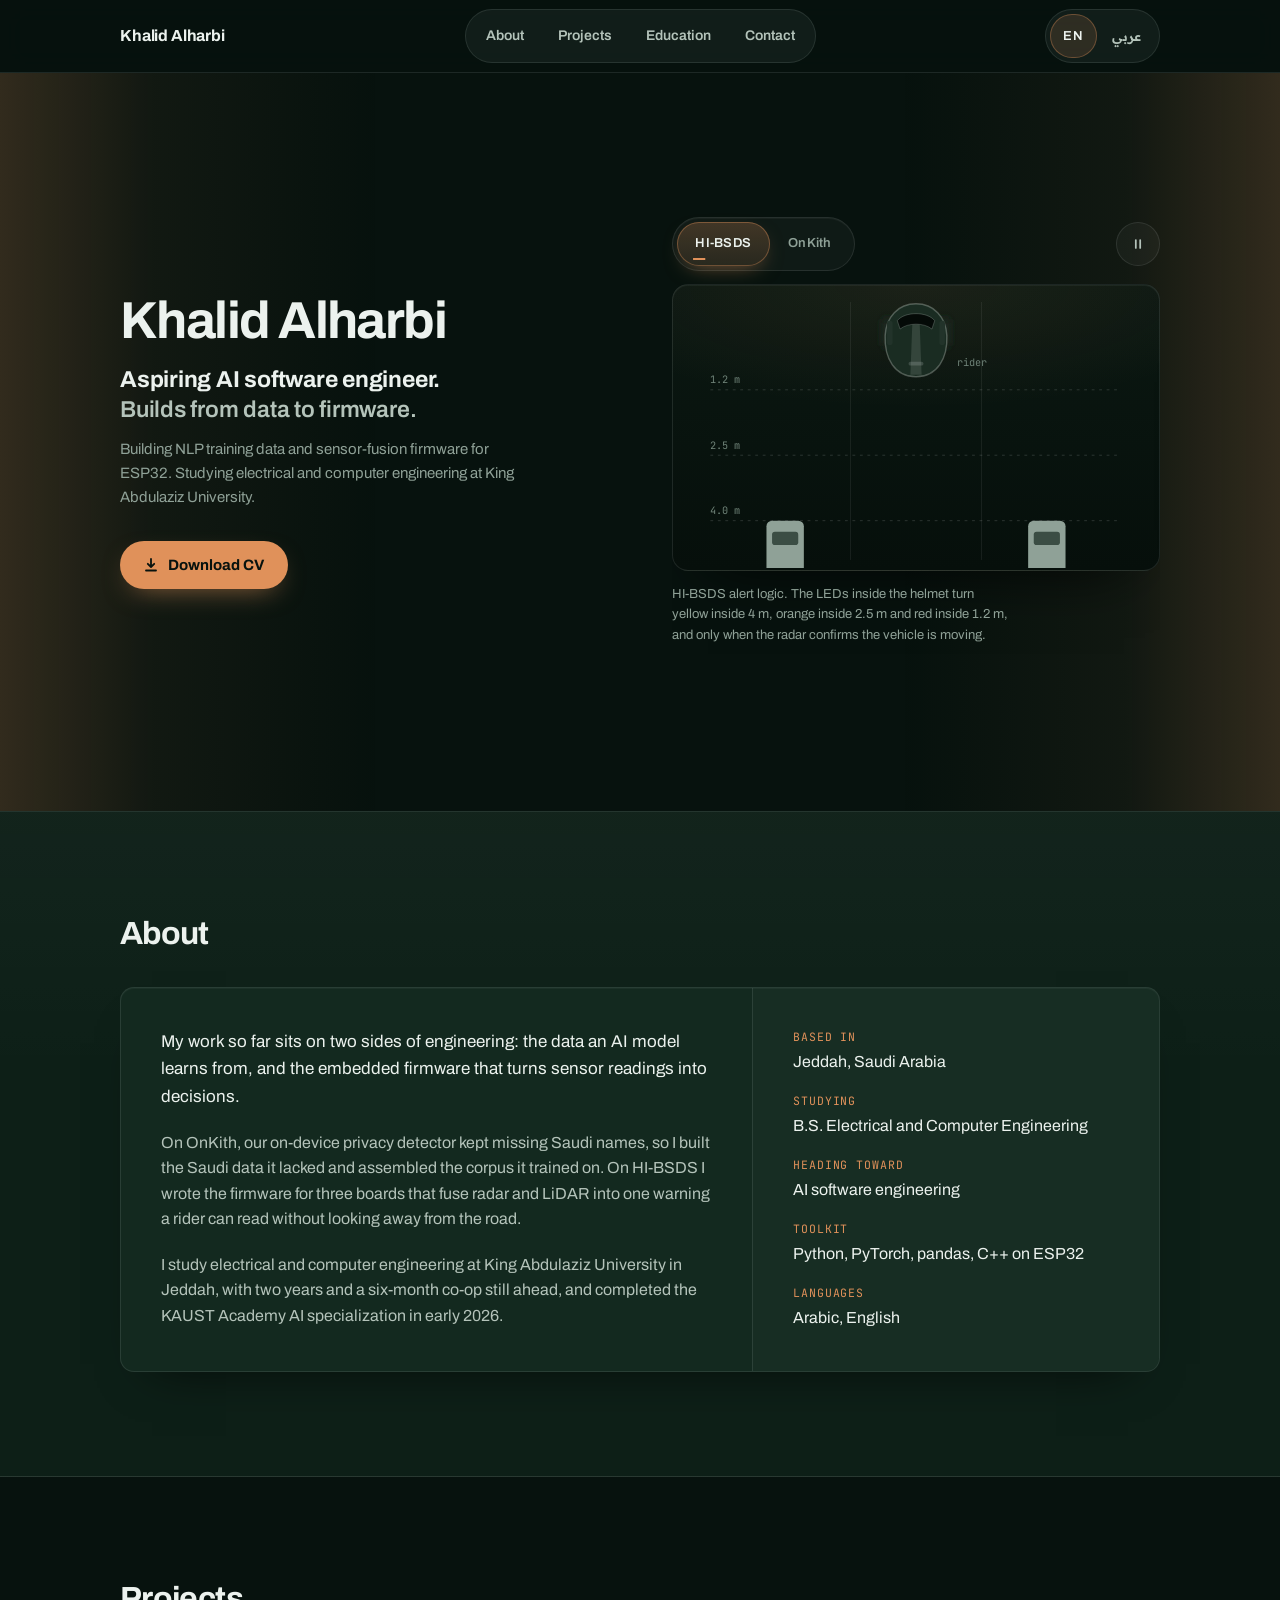
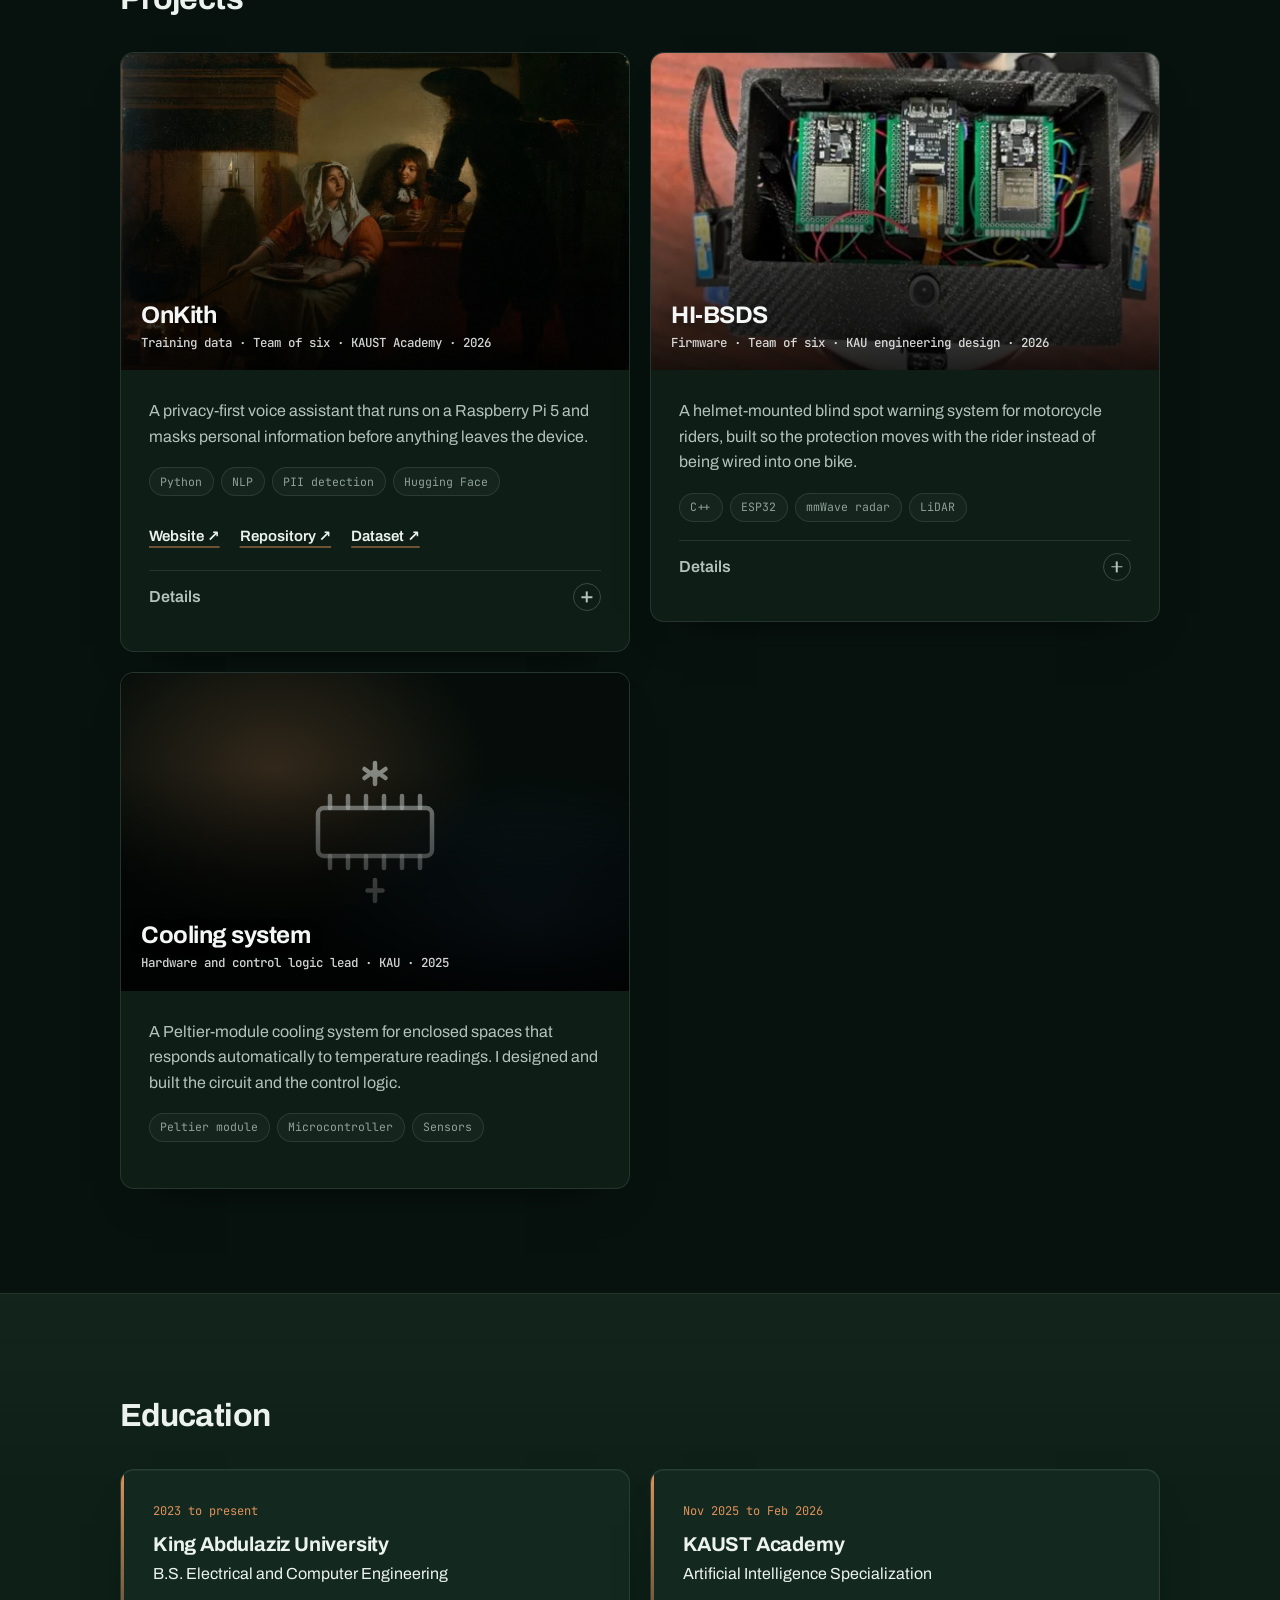
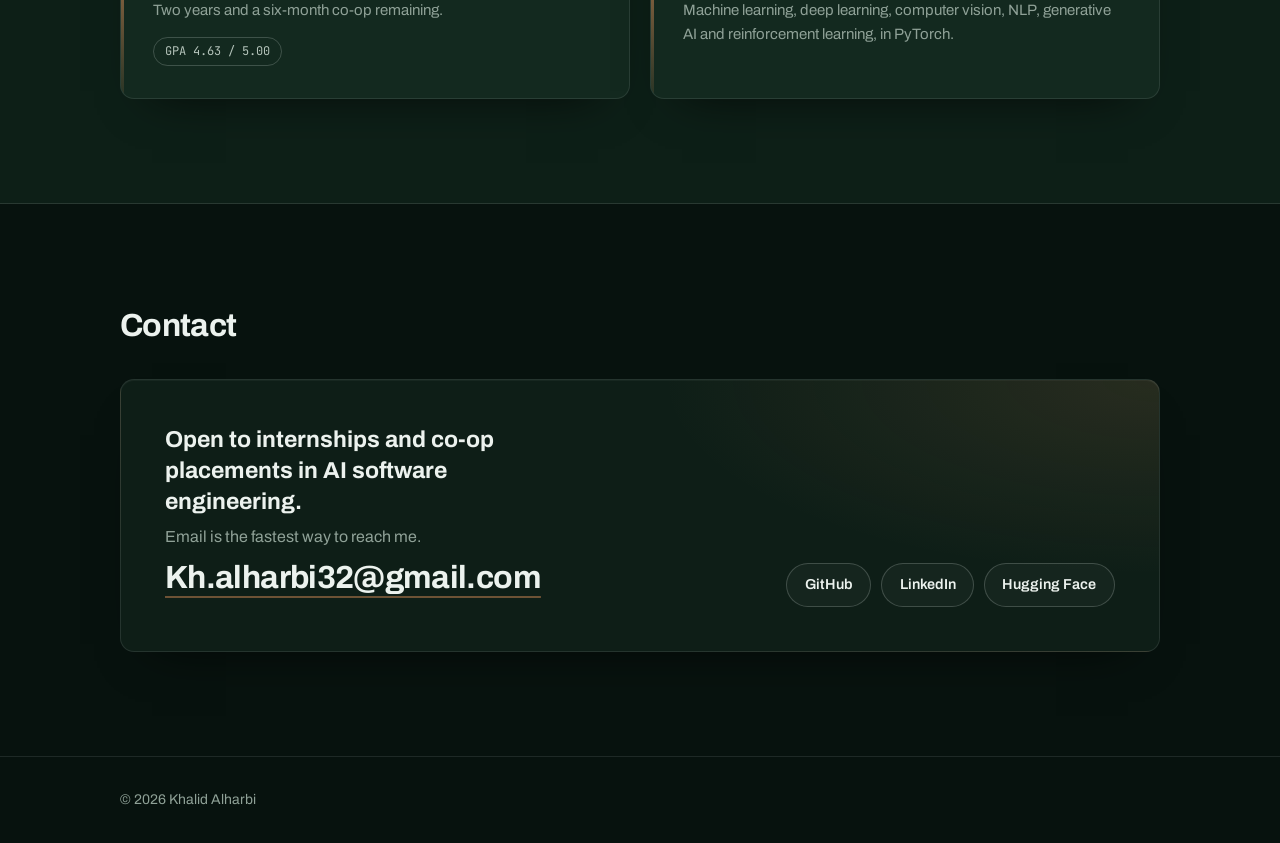
==== commit 0c82f533: "Add Arabic page, blue theme, framed sections and CV button Header: the GitHub link becomes an EN / ع" ====
--- a/index.html
+++ b/index.html
@@ -3,10 +3,20 @@
 <head>
   <meta charset="utf-8">
   <meta name="viewport" content="width=device-width, initial-scale=1">
-  <title>Khalid Alharbi · Working toward AI software engineering</title>
-  <meta name="description" content="Electrical and computer engineering student at King Abdulaziz University. Projects in on-device privacy AI and ESP32 sensor firmware.">
+  <title>Khalid Alharbi · Aspiring AI software engineer</title>
+  <meta name="description" content="Electrical and computer engineering student at King Abdulaziz University, building NLP training data and ESP32 sensor-fusion firmware.">
   <link rel="canonical" href="https://khalidt-alharbi.github.io/">
+  <link rel="alternate" hreflang="en" href="https://khalidt-alharbi.github.io/">
+  <link rel="alternate" hreflang="ar" href="https://khalidt-alharbi.github.io/ar/">
+  <link rel="alternate" hreflang="x-default" href="https://khalidt-alharbi.github.io/">
   <meta name="theme-color" content="#07120E">
+
+  <!-- Colour preview: add ?theme=blue to the address to see the blue version -->
+  <script>
+    if (new URLSearchParams(location.search).get('theme') === 'blue') {
+      document.documentElement.setAttribute('data-theme', 'blue');
+    }
+  </script>
 
   <link rel="icon" href="favicon.svg" type="image/svg+xml">
   <link rel="icon" href="favicon-32.png" sizes="32x32" type="image/png">
@@ -14,20 +24,24 @@
 
   <meta property="og:type" content="website">
   <meta property="og:site_name" content="Khalid Alharbi">
-  <meta property="og:title" content="Khalid Alharbi · Working toward AI software engineering">
-  <meta property="og:description" content="Electrical and computer engineering student at King Abdulaziz University. Projects in on-device privacy AI and ESP32 sensor firmware.">
+  <meta property="og:locale" content="en_US">
+  <meta property="og:locale:alternate" content="ar_SA">
+  <meta property="og:title" content="Khalid Alharbi · Aspiring AI software engineer">
+  <meta property="og:description" content="Electrical and computer engineering student at King Abdulaziz University, building NLP training data and ESP32 sensor-fusion firmware.">
   <meta property="og:url" content="https://khalidt-alharbi.github.io/">
   <meta property="og:image" content="https://khalidt-alharbi.github.io/og.png">
   <meta property="og:image:width" content="1200">
   <meta property="og:image:height" content="630">
   <meta name="twitter:card" content="summary_large_image">
-  <meta name="twitter:title" content="Khalid Alharbi · Working toward AI software engineering">
-  <meta name="twitter:description" content="Electrical and computer engineering student at King Abdulaziz University. Projects in on-device privacy AI and ESP32 sensor firmware.">
+  <meta name="twitter:title" content="Khalid Alharbi · Aspiring AI software engineer">
+  <meta name="twitter:description" content="Electrical and computer engineering student at King Abdulaziz University, building NLP training data and ESP32 sensor-fusion firmware.">
   <meta name="twitter:image" content="https://khalidt-alharbi.github.io/og.png">
 
   <link rel="preconnect" href="https://fonts.googleapis.com">
   <link rel="preconnect" href="https://fonts.gstatic.com" crossorigin>
   <link rel="stylesheet" href="https://fonts.googleapis.com/css2?family=Archivo:wght@400;700&family=JetBrains+Mono:wght@500&display=swap">
+  <!-- Separate request: `text=` subsets every family in its URL, and this one only needs the word عربي -->
+  <link rel="stylesheet" href="https://fonts.googleapis.com/css2?family=Readex+Pro:wght@500&text=%D8%B9%D8%B1%D8%A8%D9%8A&display=swap">
   <link rel="stylesheet" href="styles.css">
   <script src="script.js" defer></script>
 
@@ -36,6 +50,7 @@
     "@context": "https://schema.org",
     "@type": "Person",
     "name": "Khalid Alharbi",
+    "alternateName": "خالد الحربي",
     "url": "https://khalidt-alharbi.github.io/",
     "description": "Electrical and computer engineering student working toward AI software engineering.",
     "affiliation": { "@type": "CollegeOrUniversity", "name": "King Abdulaziz University" },
@@ -58,26 +73,33 @@
         <ul class="pill-nav">
           <li><a href="#about">About</a></li>
           <li><a href="#projects">Projects</a></li>
-          <li><a href="#education">Education</a></li>
+          <li class="nav-optional"><a href="#education">Education</a></li>
           <li><a href="#contact">Contact</a></li>
         </ul>
       </nav>
-      <a class="header-link" href="https://github.com/KhalidT-Alharbi">GitHub</a>
+      <nav class="lang" aria-label="Language">
+        <a href="./" aria-current="page" lang="en" hreflang="en">EN</a>
+        <a href="ar/" lang="ar" hreflang="ar">عربي</a>
+      </nav>
     </div>
   </header>
 
   <main id="main">
 
-    <!-- ================= HERO ================= -->
+    <!-- ================= HERO =================
+         Name, then position (where he is heading), then skills (what he builds). -->
     <section class="hero" id="top" aria-labelledby="hero-name">
       <div class="container hero-inner">
         <div class="hero-content">
           <h1 id="hero-name">Khalid Alharbi</h1>
-          <p class="identity">Working toward AI software engineering.</p>
-          <p class="hero-sub">Electrical and computer engineering at King Abdulaziz University.</p>
+          <p class="identity">Aspiring AI software engineer. <span>Builds from data to firmware.</span></p>
+          <p class="hero-sub">Building NLP training data and sensor-fusion firmware for ESP32. Studying electrical and computer engineering at King Abdulaziz University.</p>
           <div class="actions">
-            <a class="btn btn-primary" href="#projects">See my projects</a>
-            <a class="btn btn-secondary" href="https://github.com/KhalidT-Alharbi">GitHub</a>
+            <!-- Add the CV as Khalid-Alharbi-CV.pdf in the site root -->
+            <a class="btn btn-primary" href="Khalid-Alharbi-CV.pdf" download>
+              <svg viewBox="0 0 16 16" aria-hidden="true"><path d="M8 2v8m0 0L4.8 6.8M8 10l3.2-3.2M3 13.5h10" fill="none" stroke="currentColor" stroke-width="1.8" stroke-linecap="round" stroke-linejoin="round"/></svg>
+              Download CV
+            </a>
           </div>
         </div>
 
@@ -93,7 +115,8 @@
               <button type="button" class="tab" data-slide="0" aria-controls="demo-hi-bsds" aria-current="true">HI-BSDS</button>
               <button type="button" class="tab" data-slide="1" aria-controls="demo-onkith" aria-current="false">OnKith</button>
             </div>
-            <button type="button" class="play-toggle" aria-pressed="false" aria-label="Pause the demos">
+            <button type="button" class="play-toggle" aria-pressed="false" aria-label="Pause the demos"
+                    data-label-pause="Pause the demos" data-label-play="Play the demos">
               <svg class="icon-pause" viewBox="0 0 16 16" aria-hidden="true"><path d="M5.5 3.5v9M10.5 3.5v9" fill="none" stroke="currentColor" stroke-width="2" stroke-linecap="round"/></svg>
               <svg class="icon-play" viewBox="0 0 16 16" aria-hidden="true"><path d="M5.2 3.2v9.6L12.6 8z" fill="currentColor"/></svg>
             </button>
@@ -148,7 +171,7 @@
 
             <!-- Slide 2: OnKith masking, illustrated. All names and numbers are invented. -->
             <figure class="slide" id="demo-onkith" data-duration="10000" aria-roledescription="slide" aria-label="2 of 2: OnKith">
-              <div class="panel scan" data-scan data-phase="listening">
+              <div class="panel scan" data-scan data-phase="listening" dir="ltr" lang="en">
                 <div class="scan-head">
                   <span class="scan-status" aria-hidden="true">listening</span>
                   <span class="pill-note">illustration</span>
@@ -171,95 +194,134 @@
     </section>
 
     <!-- ================= ABOUT ================= -->
-    <section class="section" id="about" aria-labelledby="about-title">
+    <section class="section section--band" id="about" aria-labelledby="about-title">
       <div class="container">
-        <h2 id="about-title">About</h2>
-        <div class="about-body">
-          <p>I study electrical and computer engineering at King Abdulaziz University in Jeddah, with two years and a six-month co-op still ahead. In early 2026 I completed the KAUST Academy AI specialization, covering deep learning, computer vision, NLP and generative AI in PyTorch.</p>
-          <p>My work so far has fallen on both sides of a working system: the data a model learns from, and the hardware it runs next to. On OnKith, our on-device privacy detector kept missing Saudi names, so I built the Saudi data it lacked and assembled the corpus it trained on. On HI-BSDS I wrote the firmware for three boards that fuse radar and LiDAR into a single warning a rider can read without looking away from the road.</p>
-          <p>I am looking for industry experience in AI software engineering.</p>
+        <div class="section-head">
+          <h2 id="about-title">About</h2>
+        </div>
+        <div class="card about-card">
+          <div class="about-body">
+            <p>My work so far sits on two sides of engineering: the data an AI model learns from, and the embedded firmware that turns sensor readings into decisions.</p>
+            <p>On OnKith, our on-device privacy detector kept missing Saudi names, so I built the Saudi data it lacked and assembled the corpus it trained on. On HI-BSDS I wrote the firmware for three boards that fuse radar and LiDAR into one warning a rider can read without looking away from the road.</p>
+            <p>I study electrical and computer engineering at King Abdulaziz University in Jeddah, with two years and a six-month co-op still ahead, and completed the KAUST Academy AI specialization in early 2026.</p>
+          </div>
+          <dl class="facts">
+            <div><dt>Based in</dt><dd>Jeddah, Saudi Arabia</dd></div>
+            <div><dt>Studying</dt><dd>B.S. Electrical and Computer Engineering</dd></div>
+            <div><dt>Heading toward</dt><dd>AI software engineering</dd></div>
+            <div><dt>Toolkit</dt><dd>Python, PyTorch, pandas, C++ on ESP32</dd></div>
+            <div><dt>Languages</dt><dd>Arabic, English</dd></div>
+          </dl>
         </div>
       </div>
     </section>
 
     <!-- ================= PROJECTS =================
-         To add a project: copy one <article class="project"> block and edit it.
-         Keep the role line first; it says what YOU did before anything else. -->
+         To add a project: copy one <article class="project card"> block.
+         Keep the role line: it says what YOU did before anything else. -->
     <section class="section" id="projects" aria-labelledby="projects-title">
       <div class="container">
-        <h2 id="projects-title">Projects</h2>
+        <div class="section-head">
+          <h2 id="projects-title">Projects</h2>
+        </div>
 
         <div class="projects">
 
           <!-- OnKith -->
-          <article class="project">
-            <h3>OnKith</h3>
-            <p class="role">Training data · Team of six · KAUST Academy · 2026</p>
-            <p class="summary">A privacy-first voice assistant that runs on a Raspberry Pi 5 and masks personal information before anything leaves the device.</p>
-            <ul class="tags" aria-label="Technologies">
-              <li>Python</li>
-              <li>NLP</li>
-              <li>PII detection</li>
-              <li>Hugging Face</li>
-            </ul>
-            <div class="links">
-              <a href="https://github.com/YahyaAlsharif/OnKith">Repository ↗</a>
-              <a href="https://huggingface.co/datasets/KhalidAlharbi377/pii-detection-multisource-en-saudi-arabic">Dataset on Hugging Face ↗</a>
-            </div>
-            <details class="details">
-              <summary>Details <span class="plus" aria-hidden="true"></span></summary>
-              <div class="details-body">
-                <p>The PII detector kept missing Saudi names. The team agreed it needed Saudi data, and I built it: a generator that draws on official Saudi sources, with correct SAMA IBAN and 15-digit ZATCA VAT formats, plus extra rows for the entity types the detector scored worst on.</p>
-                <p>I then assembled and published the full 284,619-row training corpus: seven sources, 31 entity types, and leakage-aware splits so a model cannot be validated on rows that are near-copies of what it trained on.</p>
-                <p>The detector trained on it reaches 0.84 private-character recall on a frozen out-of-distribution test set, which the team held back from training, augmentation and model selection. That generation changed the recognizer, the label set and the data together, so the corpus is one of three reasons the number moved.</p>
-              </div>
-            </details>
+          <article class="project card">
+            <div class="project-media">
+              <picture>
+                <source srcset="assets/onkith-home.webp" type="image/webp">
+                <img src="assets/onkith-home.jpg" width="1200" height="981" loading="lazy" decoding="async"
+                     style="object-position: 50% 42%" alt="The domestic painting used on the OnKith website.">
+              </picture>
+              <a class="media-pill" href="https://onkith.online/"><span class="pill-icon" aria-hidden="true">↗</span>Visit site</a>
+              <div class="project-overlay">
+                <h3>OnKith</h3>
+                <p class="role">Training data · Team of six · KAUST Academy · 2026</p>
+              </div>
+            </div>
+            <div class="project-body">
+              <p class="summary">A privacy-first voice assistant that runs on a Raspberry Pi 5 and masks personal information before anything leaves the device.</p>
+              <ul class="tags" aria-label="Technologies">
+                <li>Python</li>
+                <li>NLP</li>
+                <li>PII detection</li>
+                <li>Hugging Face</li>
+              </ul>
+              <div class="links">
+                <a href="https://onkith.online/">Website ↗</a>
+                <a href="https://github.com/YahyaAlsharif/OnKith">Repository ↗</a>
+                <a href="https://huggingface.co/datasets/KhalidAlharbi377/pii-detection-multisource-en-saudi-arabic">Dataset ↗</a>
+              </div>
+              <details class="details">
+                <summary>Details <span class="plus" aria-hidden="true"></span></summary>
+                <div class="details-body">
+                  <p>The PII detector kept missing Saudi names. The team agreed it needed Saudi data, and I built it: a generator that draws on official Saudi sources, with correct SAMA IBAN and 15-digit ZATCA VAT formats, plus extra rows for the entity types the detector scored worst on.</p>
+                  <p>I then assembled and published the full 284,619-row training corpus: seven sources, 31 entity types, and leakage-aware splits so a model cannot be validated on rows that are near-copies of what it trained on.</p>
+                  <p>The detector trained on it reaches 0.84 private-character recall on a frozen out-of-distribution test set, which the team held back from training, augmentation and model selection. That generation changed the recognizer, the label set and the data together, so the corpus is one of three reasons the number moved.</p>
+                </div>
+              </details>
+            </div>
           </article>
 
           <!-- HI-BSDS -->
-          <article class="project">
-            <div class="project-grid has-media">
-              <div>
+          <article class="project card">
+            <div class="project-media">
+              <picture>
+                <source srcset="assets/hi-bsds-electronics.webp" type="image/webp">
+                <img src="assets/hi-bsds-electronics.jpg" width="496" height="395" loading="lazy" decoding="async"
+                     alt="Top-down view of the HI-BSDS electronics enclosure: three microcontroller boards wired to the side sensors and a camera.">
+              </picture>
+              <div class="project-overlay">
                 <h3>HI-BSDS</h3>
                 <p class="role">Firmware · Team of six · KAU engineering design · 2026</p>
-                <p class="summary">A helmet-mounted blind spot warning system for motorcycle riders, built so the protection moves with the rider instead of being wired into one bike.</p>
-                <ul class="tags" aria-label="Technologies">
-                  <li>C++</li>
-                  <li>ESP32</li>
-                  <li>mmWave radar</li>
-                  <li>LiDAR</li>
-                </ul>
-                <details class="details">
-                  <summary>Details <span class="plus" aria-hidden="true"></span></summary>
-                  <div class="details-body">
-                    <p>Each side of the helmet has its own ESP32 pod reading a 24 GHz mmWave radar and an 8x8 time-of-flight LiDAR. An alert only fires when the radar confirms the target is moving, and the in-helmet LEDs turn yellow inside 4 m, orange inside 2.5 m and red inside 1.2 m.</p>
-                    <p>Each pod reads its radar at 256,000 baud and its LiDAR at 921,600 baud, then sends a compact status line to the hub twenty times a second. A colour only changes after it holds for three frames, so a single bad reading cannot make the LEDs flicker.</p>
-                    <p>A third board, an ESP32-S3, streams the camera over its own Wi-Fi network with each side's threat level overlaid on the video. Fitting three sensor streams onto one chip meant moving the debug console to USB and remapping a hardware serial port to free it for the rangefinder. I wrote the firmware for all three boards.</p>
-                  </div>
-                </details>
-              </div>
-              <figure class="frame">
-                <div class="frame-bar" aria-hidden="true"><span></span><span></span><span></span></div>
-                <picture>
-                  <source srcset="assets/hi-bsds-electronics.webp" type="image/webp">
-                  <img src="assets/hi-bsds-electronics.jpg" width="496" height="395" loading="lazy" decoding="async"
-                       alt="Top-down view of the HI-BSDS electronics enclosure: three microcontroller boards wired to the side sensors and a camera.">
-                </picture>
-                <figcaption>Pod, hub and pod, inside the 3D-printed enclosure</figcaption>
-              </figure>
+              </div>
+            </div>
+            <div class="project-body">
+              <p class="summary">A helmet-mounted blind spot warning system for motorcycle riders, built so the protection moves with the rider instead of being wired into one bike.</p>
+              <ul class="tags" aria-label="Technologies">
+                <li>C++</li>
+                <li>ESP32</li>
+                <li>mmWave radar</li>
+                <li>LiDAR</li>
+              </ul>
+              <details class="details">
+                <summary>Details <span class="plus" aria-hidden="true"></span></summary>
+                <div class="details-body">
+                  <p>Each side of the helmet has its own ESP32 pod reading a 24 GHz mmWave radar and an 8x8 time-of-flight LiDAR. An alert only fires when the radar confirms the target is moving, and the in-helmet LEDs turn yellow inside 4 m, orange inside 2.5 m and red inside 1.2 m.</p>
+                  <p>Each pod reads its radar at 256,000 baud and its LiDAR at 921,600 baud, then sends a compact status line to the hub twenty times a second. A colour only changes after it holds for three frames, so a single bad reading cannot make the LEDs flicker.</p>
+                  <p>A third board, an ESP32-S3, streams the camera over its own Wi-Fi network with each side's threat level overlaid on the video. Fitting three sensor streams onto one chip meant moving the debug console to USB and remapping a hardware serial port to free it for the rangefinder. I wrote the firmware for all three boards.</p>
+                </div>
+              </details>
             </div>
           </article>
 
           <!-- Cooling system -->
-          <article class="project">
-            <h3>Temperature-controlled cooling system</h3>
-            <p class="role">Hardware and control logic lead · KAU · 2025</p>
-            <p class="summary">A Peltier-module cooling system for enclosed spaces that responds automatically to temperature readings. I designed and built the circuit and the control logic.</p>
-            <ul class="tags" aria-label="Technologies">
-              <li>Peltier module</li>
-              <li>Microcontroller</li>
-              <li>Sensors</li>
-            </ul>
+          <article class="project card">
+            <div class="project-media">
+              <div class="media-art" aria-hidden="true">
+                <svg viewBox="0 0 120 120" fill="none" stroke="currentColor" stroke-width="3" stroke-linecap="round" stroke-linejoin="round">
+                  <rect x="22" y="44" width="76" height="32" rx="4"></rect>
+                  <path d="M30 44V36M42 44V36M54 44V36M66 44V36M78 44V36M90 44V36"></path>
+                  <path d="M30 76v8M42 76v8M54 76v8M66 76v8M78 76v8M90 76v8"></path>
+                  <path d="M60 14v14M53 18l7 5 7-5M53 24l7-5 7 5"></path>
+                  <path d="M60 92v14M55 99h10"></path>
+                </svg>
+              </div>
+              <div class="project-overlay">
+                <h3>Cooling system</h3>
+                <p class="role">Hardware and control logic lead · KAU · 2025</p>
+              </div>
+            </div>
+            <div class="project-body">
+              <p class="summary">A Peltier-module cooling system for enclosed spaces that responds automatically to temperature readings. I designed and built the circuit and the control logic.</p>
+              <ul class="tags" aria-label="Technologies">
+                <li>Peltier module</li>
+                <li>Microcontroller</li>
+                <li>Sensors</li>
+              </ul>
+            </div>
           </article>
 
         </div>
@@ -267,25 +329,24 @@
     </section>
 
     <!-- ================= EDUCATION ================= -->
-    <section class="section" id="education" aria-labelledby="education-title">
+    <section class="section section--band" id="education" aria-labelledby="education-title">
       <div class="container">
-        <h2 id="education-title">Education</h2>
+        <div class="section-head">
+          <h2 id="education-title">Education</h2>
+        </div>
         <ul class="edu">
-          <li>
-            <div>
-              <h3>King Abdulaziz University</h3>
-              <p class="what">B.S. Electrical and Computer Engineering</p>
-              <p class="note">GPA 4.63 / 5.00</p>
-            </div>
+          <li class="card edu-card">
             <p class="when">2023 to present</p>
+            <h3>King Abdulaziz University</h3>
+            <p class="what">B.S. Electrical and Computer Engineering</p>
+            <p class="note">Two years and a six-month co-op remaining.</p>
+            <span class="badge">GPA 4.63 / 5.00</span>
           </li>
-          <li>
-            <div>
-              <h3>KAUST Academy</h3>
-              <p class="what">Artificial Intelligence Specialization</p>
-              <p class="note">Machine learning, deep learning, computer vision, NLP, generative AI and reinforcement learning, in PyTorch.</p>
-            </div>
+          <li class="card edu-card">
             <p class="when">Nov 2025 to Feb 2026</p>
+            <h3>KAUST Academy</h3>
+            <p class="what">Artificial Intelligence Specialization</p>
+            <p class="note">Machine learning, deep learning, computer vision, NLP, generative AI and reinforcement learning, in PyTorch.</p>
           </li>
         </ul>
       </div>
@@ -294,13 +355,20 @@
     <!-- ================= CONTACT ================= -->
     <section class="section" id="contact" aria-labelledby="contact-title">
       <div class="container">
-        <h2 id="contact-title">Contact</h2>
-        <p class="contact-lead">Email is the fastest way to reach me.</p>
-        <a class="email" href="mailto:Kh.alharbi32@gmail.com">Kh.alharbi32@gmail.com</a>
-        <div class="links">
-          <a href="https://github.com/KhalidT-Alharbi">GitHub ↗</a>
-          <a href="https://www.linkedin.com/in/engineer-khalid-alharbi/">LinkedIn ↗</a>
-          <a href="https://huggingface.co/KhalidAlharbi377">Hugging Face ↗</a>
+        <div class="section-head">
+          <h2 id="contact-title">Contact</h2>
+        </div>
+        <div class="card contact-card">
+          <div>
+            <p class="contact-kicker">Open to internships and co-op placements in AI software engineering.</p>
+            <p class="contact-lead">Email is the fastest way to reach me.</p>
+            <a class="email" href="mailto:Kh.alharbi32@gmail.com">Kh.alharbi32@gmail.com</a>
+          </div>
+          <ul class="contact-links">
+            <li><a href="https://github.com/KhalidT-Alharbi">GitHub</a></li>
+            <li><a href="https://www.linkedin.com/in/engineer-khalid-alharbi/">LinkedIn</a></li>
+            <li><a href="https://huggingface.co/KhalidAlharbi377">Hugging Face</a></li>
+          </ul>
         </div>
       </div>
     </section>
--- a/styles.css
+++ b/styles.css
@@ -1,21 +1,46 @@
 /* ==========================================================================
    Khalid Alharbi, portfolio v1
-   Plain CSS, no build step. To restyle the whole site, edit the tokens below.
+   Plain CSS, no build step.
+
+   Colour themes: everything is driven by the tokens in :root (green, the
+   default) and [data-theme="blue"]. Add ?theme=blue to the address to
+   preview the blue version. To keep one theme, move its values into :root.
    ========================================================================== */
 
 :root {
   /* Colour: dark board green with a copper accent */
-  --bg:           #07120E;
-  --surface:      #0D1B15;
-  --surface-2:    #122219;
-  --text:         #ECF2EE;
-  --text-2:       #B4C3BA;
-  --text-3:       #8FA197;
-  --line:         rgba(236, 242, 238, 0.10);
-  --line-strong:  rgba(236, 242, 238, 0.20);
-  --accent:       #E0915A;
-  --accent-soft:  rgba(224, 145, 90, 0.14);
-  --accent-line:  rgba(224, 145, 90, 0.45);
+  --bg:            #07120E;
+  --band:          #0D1F17;   /* alternate section background */
+  --surface:       #0E1E17;   /* cards on --bg */
+  --surface-band:  #13291F;   /* cards on --band */
+  --surface-hover: #15291F;
+  --text:          #ECF2EE;
+  --text-2:        #B4C3BA;
+  --text-3:        #8FA197;
+  --line:          rgba(236, 242, 238, 0.10);
+  --line-strong:   rgba(236, 242, 238, 0.20);
+  --tint:          236, 242, 238; /* rgb of --text, for translucent fills */
+
+  --accent:        #E0915A;
+  --accent-rgb:    224, 145, 90;
+  --accent-hover:  #EBA170;
+  --on-accent:     #07120E;
+
+  --header-bg:     rgba(7, 18, 14, 0.74);
+  --panel-top:     #0B1812;
+  --panel-bottom:  #060F0B;
+  --media-bg:      #050D0A;
+
+  --dg-shell:      #1A2C22;
+  --dg-off:        #22332A;
+  --dg-label:      #6F8378;
+  --dg-car:        #8FA197;
+  --dg-ws:         #3B4D44;
+  --dg-visor:      #040A07;
+
+  /* Derived */
+  --accent-soft:   rgba(var(--accent-rgb), 0.14);
+  --accent-line:   rgba(var(--accent-rgb), 0.45);
 
   /* Type */
   --font-sans: "Archivo", system-ui, -apple-system, "Segoe UI", Roboto, sans-serif;
@@ -23,13 +48,50 @@
 
   /* Layout */
   --container: 70rem;
-  --radius:    12px;
+  --radius:    14px;
   --header-h:  4.5rem;
 
   /* Motion: short transitions only */
   --ease:        cubic-bezier(0.4, 0, 0.2, 1);
   --ease-out:    cubic-bezier(0.22, 1, 0.36, 1);
   --ease-spring: cubic-bezier(0.34, 1.56, 0.64, 1);
+}
+
+/* Blue variant: deep navy with an azure accent */
+[data-theme="blue"] {
+  --bg:            #070C15;
+  --band:          #0C1628;
+  --surface:       #0E192B;
+  --surface-band:  #13213A;
+  --surface-hover: #152540;
+  --text:          #EAF0F8;
+  --text-2:        #B3C0D3;
+  --text-3:        #8E9CB3;
+  --line:          rgba(234, 240, 248, 0.10);
+  --line-strong:   rgba(234, 240, 248, 0.20);
+  --tint:          234, 240, 248;
+
+  --accent:        #5AA8FF;
+  --accent-rgb:    90, 168, 255;
+  --accent-hover:  #82BEFF;
+  --on-accent:     #06101F;
+
+  --header-bg:     rgba(7, 12, 21, 0.74);
+  --panel-top:     #0C1628;
+  --panel-bottom:  #060B15;
+  --media-bg:      #050A12;
+
+  --dg-shell:      #182538;
+  --dg-off:        #1F2C40;
+  --dg-label:      #6E7F98;
+  --dg-car:        #8E9CB3;
+  --dg-ws:         #34455E;
+  --dg-visor:      #03060C;
+}
+
+/* Arabic: its own face and more generous line height */
+:root:lang(ar) {
+  --font-sans: "Readex Pro", system-ui, "Segoe UI", Tahoma, sans-serif;
 }
 
 /* ---------- Base ---------- */
@@ -51,12 +113,15 @@
   -webkit-font-smoothing: antialiased;
   text-rendering: optimizeLegibility;
 }
+:lang(ar) body { line-height: 1.85; }
 
 img { max-width: 100%; height: auto; display: block; }
 
 a { color: inherit; }
 
 h1, h2, h3 { margin: 0; line-height: 1.1; letter-spacing: -0.02em; }
+/* Letter-spacing breaks Arabic joining, so Arabic headings keep it at zero */
+:lang(ar) h1, :lang(ar) h2, :lang(ar) h3, :lang(ar) .identity { letter-spacing: 0; line-height: 1.4; }
 
 p { margin: 0; }
 
@@ -75,11 +140,11 @@
 
 .skip-link {
   position: absolute;
-  left: 1rem;
+  inset-inline-start: 1rem;
   top: -4rem;
   z-index: 100;
   background: var(--accent);
-  color: var(--bg);
+  color: var(--on-accent);
   padding: 0.75rem 1rem;
   border-radius: 8px;
   font-weight: 700;
@@ -90,13 +155,16 @@
 
 section[id] { scroll-margin-top: calc(var(--header-h) + 1rem); }
 
-/* ---------- Header and pill nav ---------- */
+/* Left-to-right islands inside Arabic text: emails, URLs, numbers, code */
+.ltr { direction: ltr; unicode-bidi: isolate; }
+
+/* ---------- Header: brand, pill nav, language switch ---------- */
 
 .site-header {
   position: sticky;
   top: 0;
   z-index: 50;
-  background: rgba(7, 18, 14, 0.72);
+  background: var(--header-bg);
   -webkit-backdrop-filter: blur(14px) saturate(140%);
   backdrop-filter: blur(14px) saturate(140%);
   border-bottom: 1px solid var(--line);
@@ -118,18 +186,20 @@
   justify-self: start;
 }
 
-.pill-nav {
+.pill-nav,
+.lang {
   display: flex;
   gap: 0.125rem;
   padding: 0.25rem;
   margin: 0;
   list-style: none;
-  background: rgba(236, 242, 238, 0.05);
+  background: rgba(var(--tint), 0.05);
   border: 1px solid var(--line);
   border-radius: 999px;
 }
 
-.pill-nav a {
+.pill-nav a,
+.lang a {
   display: inline-flex;
   align-items: center;
   min-height: 44px;
@@ -141,20 +211,17 @@
   text-decoration: none;
   transition: color 0.16s ease, background-color 0.16s ease;
 }
-.pill-nav a:hover { color: var(--text); background: rgba(236, 242, 238, 0.08); }
-
-.header-link {
-  justify-self: end;
-  font-size: 0.875rem;
-  font-weight: 600;
-  color: var(--text-2);
-  text-decoration: none;
-  display: inline-flex;
-  align-items: center;
-  min-height: 44px;
-  transition: color 0.16s ease;
-}
-.header-link:hover { color: var(--text); }
+.pill-nav a:hover,
+.lang a:hover { color: var(--text); background: rgba(var(--tint), 0.08); }
+
+.lang { justify-self: end; }
+.lang a { padding: 0 0.85rem; font-size: 0.8125rem; letter-spacing: 0.04em; }
+.lang a[aria-current="page"] {
+  color: var(--text);
+  background: var(--accent-soft);
+  box-shadow: inset 0 0 0 1px rgba(var(--accent-rgb), 0.35);
+}
+.lang a:lang(ar) { font-family: "Readex Pro", var(--font-sans); letter-spacing: 0; }
 
 /* ---------- Hero ---------- */
 
@@ -185,8 +252,8 @@
   opacity: 0;
   animation: glow-in 1.4s var(--ease) 0.25s forwards;
 }
-.hero::before { left: 0;  background: linear-gradient(to right, rgba(224, 145, 90, 0.20), rgba(224, 145, 90, 0.05) 40%, transparent); }
-.hero::after  { right: 0; background: linear-gradient(to left,  rgba(224, 145, 90, 0.20), rgba(224, 145, 90, 0.05) 40%, transparent); }
+.hero::before { left: 0;  background: linear-gradient(to right, rgba(var(--accent-rgb), 0.20), rgba(var(--accent-rgb), 0.05) 40%, transparent); }
+.hero::after  { right: 0; background: linear-gradient(to left,  rgba(var(--accent-rgb), 0.20), rgba(var(--accent-rgb), 0.05) 40%, transparent); }
 
 @keyframes glow-in { to { opacity: 1; } }
 
@@ -197,22 +264,26 @@
   font-weight: 700;
   line-height: 1;
   letter-spacing: -0.03em;
-  margin-bottom: 1rem;
-}
-
+  margin-bottom: 1.1rem;
+}
+
+/* Position: what he is heading toward */
 .identity {
-  font-size: clamp(1.0625rem, 1.8vw, 1.3125rem);
+  font-size: clamp(1.125rem, 2vw, 1.4375rem);
   font-weight: 700;
-  line-height: 1.35;
+  line-height: 1.3;
   letter-spacing: -0.01em;
-  max-width: 24ch;
-  margin-bottom: 0.6rem;
-}
-
+  max-width: 26ch;
+  margin-bottom: 0.75rem;
+}
+.identity span { display: block; color: var(--text-2); font-weight: 600; }
+:lang(ar) .identity { max-width: 32ch; }
+
+/* Skills: what he builds, then where he studies */
 .hero-sub {
   color: var(--text-3);
   font-size: 0.9375rem;
-  max-width: 40ch;
+  max-width: 44ch;
   margin-bottom: 2rem;
 }
 
@@ -222,6 +293,7 @@
   display: inline-flex;
   align-items: center;
   justify-content: center;
+  gap: 0.55rem;
   min-height: 48px;
   padding: 0 1.4rem;
   border-radius: 999px;
@@ -229,24 +301,25 @@
   font-weight: 700;
   text-decoration: none;
   border: 1px solid transparent;
-  transition: transform 0.22s var(--ease-spring), background-color 0.2s ease, border-color 0.2s ease;
-}
+  transition: transform 0.22s var(--ease-spring), background-color 0.2s ease, border-color 0.2s ease, box-shadow 0.2s ease;
+}
+.btn svg { width: 16px; height: 16px; flex: none; }
 .btn:hover { transform: translateY(-2px); }
 
-.btn-primary { background: var(--accent); color: var(--bg); }
-.btn-primary:hover { background: #EBA170; }
+.btn-primary {
+  background: var(--accent);
+  color: var(--on-accent);
+  box-shadow: 0 10px 28px -12px rgba(var(--accent-rgb), 0.7);
+}
+.btn-primary:hover { background: var(--accent-hover); }
 
 .btn-secondary { color: var(--text); border-color: var(--line-strong); }
-.btn-secondary:hover { background: rgba(236, 242, 238, 0.06); border-color: var(--text-3); }
-
-/* ---------- Hero diagram ----------
-   A small schematic of how HI-BSDS decides, using its real thresholds.
-   Pure SVG and CSS: no video file, no JavaScript, a few KB. */
+.btn-secondary:hover { background: rgba(var(--tint), 0.06); border-color: var(--text-3); }
+
+/* ---------- Hero showcase (slider) ---------- */
 
 .hero-figure { position: relative; z-index: 1; min-width: 0; }
 
-/* Slider: native horizontal scrolling with snap points, so swiping works
-   without JavaScript. script.js only adds the tabs, arrows and keys. */
 .showcase-controls {
   display: flex;
   align-items: center;
@@ -255,29 +328,29 @@
   margin-bottom: 0.85rem;
 }
 
-/* Segmented tabs: a copper thumb glides under the active tab, and the thin
-   line inside it fills until the next slide. script.js sets its position. */
+/* Segmented tabs: a thumb glides under the active tab, and the thin line
+   inside it fills until the next slide. script.js sets its position. */
 .tabs {
   position: relative;
   display: inline-flex;
   padding: 4px;
   border: 1px solid var(--line);
   border-radius: 999px;
-  background: rgba(236, 242, 238, 0.035);
-  box-shadow: inset 0 1px 0 rgba(236, 242, 238, 0.04);
+  background: rgba(var(--tint), 0.035);
+  box-shadow: inset 0 1px 0 rgba(var(--tint), 0.04);
 }
 
 .tab-thumb {
   position: absolute;
   top: 4px;
   bottom: 4px;
-  left: 0;
+  left: 0; /* physical on purpose: script.js positions it with offsetLeft */
   width: 0;
   border-radius: 999px;
   overflow: hidden;
   pointer-events: none;
-  background: linear-gradient(180deg, rgba(224, 145, 90, 0.24), rgba(224, 145, 90, 0.12));
-  box-shadow: inset 0 0 0 1px rgba(224, 145, 90, 0.38), 0 8px 22px -10px rgba(224, 145, 90, 0.6);
+  background: linear-gradient(180deg, rgba(var(--accent-rgb), 0.24), rgba(var(--accent-rgb), 0.12));
+  box-shadow: inset 0 0 0 1px rgba(var(--accent-rgb), 0.38), 0 8px 22px -10px rgba(var(--accent-rgb), 0.6);
 }
 .tabs.is-ready .tab-thumb {
   transition: transform 0.55s var(--ease-out), width 0.55s var(--ease-out);
@@ -296,6 +369,7 @@
   /* script.js steps this every 100 ms; the linear easing joins the steps up */
   transition: transform 0.1s linear, opacity 0.3s ease;
 }
+[dir="rtl"] .tab-progress { transform-origin: right center; }
 
 /* While the slide is held (hover or pause), the line dims so it reads as paused */
 .showcase:hover .tab-progress,
@@ -327,7 +401,7 @@
   height: 44px;
   border: 1px solid var(--line);
   border-radius: 999px;
-  background: rgba(236, 242, 238, 0.035);
+  background: rgba(var(--tint), 0.035);
   color: var(--text-2);
   cursor: pointer;
   transition: transform 0.22s var(--ease-spring), color 0.2s ease, border-color 0.2s ease;
@@ -368,19 +442,20 @@
   flex-direction: column;
   justify-content: center;
   background:
-    radial-gradient(120% 70% at 50% 0%, rgba(224, 145, 90, 0.08), transparent 62%),
-    linear-gradient(180deg, #0B1812, #060F0B);
+    radial-gradient(120% 70% at 50% 0%, rgba(var(--accent-rgb), 0.08), transparent 62%),
+    linear-gradient(180deg, var(--panel-top), var(--panel-bottom));
   border: 1px solid var(--line);
   border-radius: 16px;
   overflow: hidden;
-  box-shadow: 0 30px 60px -36px rgba(0, 0, 0, 0.9), inset 0 1px 0 rgba(236, 242, 238, 0.05);
+  box-shadow: 0 30px 60px -36px rgba(0, 0, 0, 0.9), inset 0 1px 0 rgba(var(--tint), 0.05);
   transition: opacity 0.7s var(--ease-out), transform 0.7s var(--ease-out), border-color 0.4s ease;
 }
-.panel > svg { width: 100%; height: auto; display: block; }
+/* The diagram is a picture, not text: keep its coordinates left to right on both pages */
+.panel > svg { width: 100%; height: auto; display: block; direction: ltr; }
 
 /* The slide on its way out dims and eases back slightly */
 .slide[aria-hidden="true"] .panel { opacity: 0.35; transform: scale(0.96); }
-.showcase:hover .panel { border-color: rgba(224, 145, 90, 0.26); }
+.showcase:hover .panel { border-color: rgba(var(--accent-rgb), 0.26); }
 
 .slide figcaption {
   margin-top: 0.85rem;
@@ -394,26 +469,26 @@
 .slide[aria-hidden="true"] figcaption { opacity: 0; }
 
 /* HI-BSDS diagram */
-.dg-label { font-family: var(--font-mono); font-size: 11px; fill: #6F8378; }
-.dg-lane { fill: none; stroke: rgba(236, 242, 238, 0.09); stroke-width: 1; }
-.dg-mark { stroke: rgba(236, 242, 238, 0.16); stroke-width: 1; stroke-dasharray: 3 5; }
-.dg-shell { fill: #1A2C22; stroke: rgba(236, 242, 238, 0.28); stroke-width: 1.5; }
-.dg-stripe { fill: rgba(236, 242, 238, 0.12); }
-.dg-visor { fill: #040A07; stroke: rgba(236, 242, 238, 0.22); stroke-width: 1; }
-.dg-vent { fill: rgba(236, 242, 238, 0.16); }
-
-.dg-car { fill: #8FA197; }
-.dg-ws  { fill: #3B4D44; }
-/* `backwards` holds the 0% frame during the delay, so the second car
-   stays hidden until its turn instead of parking on the start line. */
-/* Scoped under .is-live so script.js can restart the loop from the top
-   each time this slide comes round. */
+.dg-label { font-family: var(--font-mono); font-size: 11px; fill: var(--dg-label); }
+.dg-label:lang(ar) { font-family: var(--font-sans); font-size: 12px; }
+.dg-lane { fill: none; stroke: rgba(var(--tint), 0.09); stroke-width: 1; }
+.dg-mark { stroke: rgba(var(--tint), 0.16); stroke-width: 1; stroke-dasharray: 3 5; }
+.dg-shell { fill: var(--dg-shell); stroke: rgba(var(--tint), 0.28); stroke-width: 1.5; }
+.dg-stripe { fill: rgba(var(--tint), 0.12); }
+.dg-visor { fill: var(--dg-visor); stroke: rgba(var(--tint), 0.22); stroke-width: 1; }
+.dg-vent { fill: rgba(var(--tint), 0.16); }
+
+.dg-car { fill: var(--dg-car); }
+.dg-ws  { fill: var(--dg-ws); }
+/* Scoped under .is-live so script.js can restart the loop from the top each
+   time this slide comes round. `backwards` keeps the delayed second car
+   hidden until its turn instead of parking on the start line. */
 .is-live .dg-car-l { animation: dg-approach 9s linear infinite backwards; }
 .is-live .dg-car-r { animation: dg-approach 9s linear infinite 4.5s backwards; }
 .is-live .dg-ws-l  { animation: dg-approach-ws 9s linear infinite backwards; }
 .is-live .dg-ws-r  { animation: dg-approach-ws 9s linear infinite 4.5s backwards; }
 
-.dg-led { fill: #22332A; }
+.dg-led { fill: var(--dg-off); }
 .is-live .dg-led-l { animation: dg-led 9s linear infinite; }
 .is-live .dg-led-r { animation: dg-led 9s linear infinite 4.5s; }
 
@@ -436,12 +511,13 @@
   100% { y: 62px;  opacity: 0; }
 }
 
+/* LED alert colours are semantic, so they stay the same in every theme */
 @keyframes dg-led {
-  0%,  7%   { fill: #22332A; }
+  0%,  7%   { fill: var(--dg-off); }
   13%, 22%  { fill: #FFC400; }
   27%, 33%  { fill: #FF7A00; }
   38%, 46%  { fill: #FF3B30; }
-  50%, 100% { fill: #22332A; }
+  50%, 100% { fill: var(--dg-off); }
 }
 
 /* OnKith scanner illustration (driven by script.js) */
@@ -488,15 +564,16 @@
   margin: 0;
   padding: 0;
   list-style: none;
+  /* The demo is English on both pages; the Arabic page falls back to Readex Pro's Latin */
+  font-family: "Archivo", "Readex Pro", system-ui, sans-serif;
   font-size: clamp(0.9375rem, 1.5vw, 1.0625rem);
   line-height: 1.95;
 }
 
-/* Words sit inline, so the sentence reflows naturally as each one is masked */
+/* Words sit inline, so the sentence reflows naturally as each one is masked.
+   The highlight's side padding is a box-shadow spread, which takes no space
+   in the line, so words keep their normal spacing. */
 .pii {
-  /* No horizontal padding: the highlight's side padding is drawn with a
-     box-shadow spread instead, which takes no space in the line. So words
-     sit exactly where plain text would, with no stray gap before "." */
   padding: 0.1em 0;
   border-radius: 4px;
   white-space: nowrap;
@@ -548,91 +625,237 @@
 @keyframes scan-sweep {
   0%     { top: 0%;   opacity: 1; background: #FF3B30;       box-shadow: 0 0 14px 3px rgba(255, 59, 48, 0.55); }
   35%    { top: 100%; opacity: 1; background: #FF3B30;       box-shadow: 0 0 14px 3px rgba(255, 59, 48, 0.55); }
-  35.1%  { top: 100%; opacity: 0; background: var(--accent); box-shadow: 0 0 14px 3px rgba(224, 145, 90, 0.55); }
-  41.9%  { top: 0%;   opacity: 0; background: var(--accent); box-shadow: 0 0 14px 3px rgba(224, 145, 90, 0.55); }
-  42%    { top: 0%;   opacity: 1; background: var(--accent); box-shadow: 0 0 14px 3px rgba(224, 145, 90, 0.55); }
-  72%    { top: 100%; opacity: 1; background: var(--accent); box-shadow: 0 0 14px 3px rgba(224, 145, 90, 0.55); }
+  35.1%  { top: 100%; opacity: 0; background: var(--accent); box-shadow: 0 0 14px 3px rgba(var(--accent-rgb), 0.55); }
+  41.9%  { top: 0%;   opacity: 0; background: var(--accent); box-shadow: 0 0 14px 3px rgba(var(--accent-rgb), 0.55); }
+  42%    { top: 0%;   opacity: 1; background: var(--accent); box-shadow: 0 0 14px 3px rgba(var(--accent-rgb), 0.55); }
+  72%    { top: 100%; opacity: 1; background: var(--accent); box-shadow: 0 0 14px 3px rgba(var(--accent-rgb), 0.55); }
   72.1%, 100% { top: 100%; opacity: 0; background: var(--accent); box-shadow: none; }
 }
 
-/* ---------- Sections ---------- */
+/* ---------- Sections and bands ----------
+   Sections alternate between --bg and a lighter --band, and every section's
+   content sits in framed cards. Cards pick the right surface for their band. */
 
 .section {
-  padding-block: clamp(4rem, 9vw, 7rem);
-  border-top: 1px solid var(--line);
-}
-
+  --card: var(--surface);
+  padding-block: clamp(4rem, 9vw, 6.5rem);
+}
+.section--band {
+  --card: var(--surface-band);
+  background:
+    linear-gradient(180deg, rgba(var(--tint), 0.025), transparent 40%),
+    var(--band);
+  border-block: 1px solid var(--line);
+}
+
+.section-head { margin-bottom: clamp(1.5rem, 3.5vw, 2.25rem); }
 .section h2 {
   font-size: clamp(1.5rem, 3vw, 2rem);
   font-weight: 700;
-  margin-bottom: clamp(1.5rem, 3.5vw, 2.25rem);
-}
-
-/* About */
-.about-body { display: grid; gap: 1.1rem; max-width: 64ch; }
-.about-body p { color: var(--text-2); }
-
-/* ---------- Projects ---------- */
-
-.projects { display: grid; gap: 1.25rem; }
-
-.project {
-  background: var(--surface);
+}
+.section-head p { color: var(--text-3); margin-top: 0.5rem; max-width: 60ch; }
+
+.card {
+  background: var(--card);
   border: 1px solid var(--line);
   border-radius: var(--radius);
-  padding: clamp(1.4rem, 3vw, 2.25rem);
-  transition: border-color 0.2s ease, background-color 0.2s ease;
-}
-.project:hover { border-color: var(--line-strong); background: var(--surface-2); }
-
-.project-grid { display: grid; gap: 1.75rem; }
-
-.project h3 { font-size: clamp(1.1875rem, 2vw, 1.4375rem); font-weight: 700; margin-bottom: 0.5rem; }
+  box-shadow: 0 24px 48px -32px rgba(0, 0, 0, 0.8), inset 0 1px 0 rgba(var(--tint), 0.04);
+}
+
+/* ---------- About ---------- */
+
+.about-card { display: grid; }
+.about-body {
+  display: grid;
+  gap: 1.1rem;
+  padding: clamp(1.5rem, 3.5vw, 2.5rem);
+}
+.about-body p { color: var(--text-2); max-width: 62ch; }
+.about-body p:first-child { color: var(--text); font-size: 1.0625rem; }
+
+.facts {
+  margin: 0;
+  padding: clamp(1.5rem, 3.5vw, 2.5rem);
+  display: grid;
+  gap: 1.1rem;
+  align-content: start;
+  border-top: 1px solid var(--line);
+  background: rgba(var(--tint), 0.02);
+}
+.facts div { display: grid; gap: 0.15rem; }
+.facts dt {
+  font-family: var(--font-mono);
+  font-size: 0.72rem;
+  letter-spacing: 0.08em;
+  text-transform: uppercase;
+  color: var(--accent);
+}
+.facts dt:lang(ar) { font-family: var(--font-sans); font-size: 0.8125rem; letter-spacing: 0; }
+.facts dd { margin: 0; color: var(--text); }
+
+@media (min-width: 880px) {
+  .about-card { grid-template-columns: 1.55fr 1fr; }
+  .facts { border-top: 0; border-inline-start: 1px solid var(--line); border-start-end-radius: var(--radius); border-end-end-radius: var(--radius); }
+}
+
+/* ---------- Projects ---------- */
+
+.projects { display: grid; gap: 1.25rem; align-items: start; }
+
+@media (min-width: 760px) {
+  .projects { grid-template-columns: 1fr 1fr; }
+}
+
+.project {
+  overflow: hidden;
+  transition: border-color 0.25s ease, transform 0.35s var(--ease-out), box-shadow 0.35s var(--ease-out);
+}
+.project:hover {
+  border-color: var(--line-strong);
+  transform: translateY(-3px);
+  box-shadow: 0 30px 60px -34px rgba(0, 0, 0, 0.9), 0 0 0 1px rgba(var(--accent-rgb), 0.12);
+}
+
+/* Picture header: the image fills the block, and the title and role sit on it */
+.project-media {
+  position: relative;
+  aspect-ratio: 16 / 10;
+  background: var(--media-bg);
+  overflow: hidden;
+}
+.project-media img {
+  width: 100%;
+  height: 100%;
+  object-fit: cover;
+  transition: transform 0.8s var(--ease-out);
+}
+.project:hover .project-media img { transform: scale(1.04); }
+.project-media::after {
+  content: "";
+  position: absolute;
+  inset: 0;
+  background: linear-gradient(180deg, rgba(0, 0, 0, 0.05) 30%, rgba(0, 0, 0, 0.55) 62%, rgba(0, 0, 0, 0.88));
+  pointer-events: none;
+}
+
+.project-overlay {
+  position: absolute;
+  inset-inline: 1.25rem;
+  bottom: 1.1rem;
+  z-index: 2;
+  color: #F5F7F6;
+}
+.project-overlay h3 {
+  font-size: clamp(1.25rem, 2vw, 1.5rem);
+  font-weight: 700;
+  margin-bottom: 0.3rem;
+  text-shadow: 0 2px 12px rgba(0, 0, 0, 0.5);
+}
 
 /* Every project opens with the role, before anything else */
 .role {
   font-family: var(--font-mono);
+  font-size: 0.78rem;
+  font-weight: 500;
+  color: rgba(245, 247, 246, 0.86);
+}
+.role:lang(ar) { font-family: var(--font-sans); font-size: 0.875rem; }
+
+/* "Visit" pill that appears over the picture on hover or keyboard focus */
+.media-pill {
+  position: absolute;
+  top: 1rem;
+  inset-inline-end: 1rem;
+  z-index: 3;
+  display: inline-flex;
+  align-items: center;
+  gap: 0.45rem;
+  min-height: 40px;
+  padding: 0 0.95rem 0 0.4rem;
+  padding-inline: 0.4rem 0.95rem;
+  border-radius: 999px;
+  background: rgba(10, 12, 12, 0.72);
+  -webkit-backdrop-filter: blur(8px);
+  backdrop-filter: blur(8px);
+  box-shadow: 0 0 0 1px rgba(255, 255, 255, 0.10), 0 12px 28px rgba(0, 0, 0, 0.45);
+  color: #F5F7F6;
   font-size: 0.8125rem;
-  font-weight: 500;
-  color: var(--accent);
-  margin-bottom: 1rem;
-}
-
-.summary { color: var(--text-2); margin-bottom: 1.25rem; max-width: 60ch; }
+  font-weight: 600;
+  text-decoration: none;
+  opacity: 0;
+  transform: translateY(-6px);
+  transition: opacity 0.25s ease, transform 0.35s var(--ease-out);
+}
+.media-pill .pill-icon {
+  display: grid;
+  place-items: center;
+  width: 1.75rem;
+  height: 1.75rem;
+  border-radius: 999px;
+  background: var(--accent);
+  color: var(--on-accent);
+  font-size: 0.9rem;
+  font-weight: 700;
+}
+.project:hover .media-pill,
+.media-pill:focus-visible { opacity: 1; transform: none; }
+@media (hover: none) {
+  .media-pill { opacity: 1; transform: none; }
+}
+
+/* Drawn header for projects without a photo */
+.media-art {
+  position: absolute;
+  inset: 0;
+  display: grid;
+  place-items: center;
+  background:
+    radial-gradient(60% 70% at 30% 30%, rgba(var(--accent-rgb), 0.22), transparent 70%),
+    radial-gradient(60% 70% at 80% 80%, rgba(90, 170, 255, 0.16), transparent 70%),
+    var(--media-bg);
+}
+.media-art svg { width: 38%; max-width: 180px; height: auto; color: rgba(var(--tint), 0.55); }
+
+.project-body { padding: clamp(1.25rem, 2.6vw, 1.75rem); }
+
+.summary { color: var(--text-2); margin-bottom: 1.1rem; }
 
 .tags {
   display: flex;
   flex-wrap: wrap;
-  gap: 0.5rem;
-  margin: 0 0 1.5rem;
+  gap: 0.45rem;
+  margin: 0 0 1.1rem;
   padding: 0;
   list-style: none;
 }
 .tags li {
   font-family: var(--font-mono);
-  font-size: 0.75rem;
+  font-size: 0.72rem;
   color: var(--text-3);
   border: 1px solid var(--line);
-  border-radius: 999px;
-  padding: 0.3rem 0.7rem;
-}
-
-.links { display: flex; flex-wrap: wrap; gap: 0.25rem 1.5rem; }
+  background: rgba(var(--tint), 0.03);
+  border-radius: 999px;
+  padding: 0.28rem 0.65rem;
+}
+.tags li:lang(ar) { font-family: var(--font-sans); font-size: 0.8rem; }
+
+.links { display: flex; flex-wrap: wrap; gap: 0 1.25rem; }
 .links a {
   display: inline-flex;
   align-items: center;
   min-height: 44px;
   font-weight: 600;
+  font-size: 0.9375rem;
   text-decoration: underline;
   text-decoration-color: var(--accent-line);
   text-underline-offset: 5px;
   text-decoration-thickness: 1.5px;
   transition: text-decoration-color 0.16s ease, color 0.16s ease;
 }
-.links a:hover { text-decoration-color: var(--accent); color: #fff; }
+.links a:hover { text-decoration-color: var(--accent); color: var(--text); }
 
 /* Expandable details, native <details> so it needs no JavaScript */
-.details { border-top: 1px solid var(--line); margin-top: 1.25rem; }
+.details { border-top: 1px solid var(--line); margin-top: 0.75rem; }
 
 .details summary {
   display: flex;
@@ -672,70 +895,80 @@
 .details[open] .plus { transform: rotate(45deg); border-color: var(--accent-line); }
 
 .details-body { padding-bottom: 0.5rem; }
-.details-body p { color: var(--text-2); max-width: 64ch; }
-.details-body p + p { margin-top: 0.9rem; }
-
-/* Window-style frame for project images */
-.frame {
+.details-body p { color: var(--text-2); font-size: 0.9375rem; }
+.details-body p + p { margin-top: 0.85rem; }
+
+/* ---------- Education ---------- */
+
+.edu {
+  display: grid;
+  gap: 1.25rem;
   margin: 0;
-  border: 1px solid var(--line-strong);
-  border-radius: var(--radius);
+  padding: 0;
+  list-style: none;
+}
+@media (min-width: 760px) {
+  .edu { grid-template-columns: 1fr 1fr; }
+}
+.edu-card {
+  display: grid;
+  gap: 0.35rem;
+  align-content: start;
+  padding: clamp(1.4rem, 3vw, 2rem);
+  position: relative;
   overflow: hidden;
-  background: #050d0a;
-  align-self: start;
-}
-.frame-bar {
-  display: flex;
-  gap: 0.4rem;
-  padding: 0.6rem 0.75rem;
-  border-bottom: 1px solid var(--line);
-}
-.frame-bar span {
-  width: 0.55rem;
-  height: 0.55rem;
-  border-radius: 999px;
-  background: var(--line-strong);
-}
-.frame img { width: 100%; aspect-ratio: 496 / 395; object-fit: cover; }
-.frame figcaption {
+}
+.edu-card::before {
+  content: "";
+  position: absolute;
+  inset-block: 0;
+  inset-inline-start: 0;
+  width: 3px;
+  background: linear-gradient(180deg, var(--accent), rgba(var(--accent-rgb), 0.1));
+}
+.edu-card .when {
   font-family: var(--font-mono);
   font-size: 0.75rem;
-  color: var(--text-3);
-  padding: 0.65rem 0.85rem;
-  border-top: 1px solid var(--line);
-}
-
-@media (min-width: 880px) {
-  .project-grid.has-media { grid-template-columns: 1.15fr 0.85fr; gap: 2.5rem; }
-}
-
-/* ---------- Education ---------- */
-
-.edu { display: grid; margin: 0; padding: 0; list-style: none; }
-.edu li {
+  color: var(--accent);
+  margin-bottom: 0.4rem;
+}
+.edu-card .when:lang(ar) { font-family: var(--font-sans); font-size: 0.8125rem; }
+.edu-card h3 { font-size: 1.25rem; font-weight: 700; letter-spacing: -0.01em; }
+.edu-card .what { color: var(--text); }
+.edu-card .note { color: var(--text-3); font-size: 0.9375rem; margin-top: 0.35rem; }
+.edu-card .badge:lang(ar) { font-family: var(--font-sans); font-size: 0.8125rem; }
+.edu-card .badge {
+  justify-self: start;
+  margin-top: 0.6rem;
+  font-family: var(--font-mono);
+  font-size: 0.75rem;
+  color: var(--text-2);
+  border: 1px solid var(--line-strong);
+  border-radius: 999px;
+  padding: 0.25rem 0.7rem;
+}
+
+/* ---------- Contact ---------- */
+
+.contact-card {
   display: grid;
-  gap: 0.35rem 2rem;
-  padding-block: 1.5rem;
-  border-top: 1px solid var(--line);
-}
-.edu li:last-child { border-bottom: 1px solid var(--line); }
-.edu h3 { font-size: 1.25rem; font-weight: 700; letter-spacing: -0.01em; }
-.edu .what { color: var(--text-2); }
-.edu .note { color: var(--text-3); font-size: 0.9375rem; }
-.edu .when { font-family: var(--font-mono); font-size: 0.8125rem; color: var(--text-3); }
-
-@media (min-width: 720px) {
-  .edu li { grid-template-columns: 1fr auto; }
-  .edu .when { grid-column: 2; grid-row: 1; text-align: right; padding-top: 0.2rem; }
-}
-
-/* ---------- Contact ---------- */
-
-.contact-lead { color: var(--text-2); margin-bottom: 1rem; }
+  gap: 1.75rem;
+  padding: clamp(1.6rem, 4vw, 2.75rem);
+  background:
+    radial-gradient(80% 120% at 100% 0%, rgba(var(--accent-rgb), 0.12), transparent 60%),
+    var(--card);
+}
+.contact-kicker {
+  font-size: clamp(1.125rem, 2.2vw, 1.4375rem);
+  font-weight: 700;
+  line-height: 1.35;
+  max-width: 30ch;
+}
+.contact-lead { color: var(--text-3); margin-top: 0.4rem; }
 
 .email {
   display: inline-block;
-  font-size: clamp(1.375rem, 4.2vw, 2.25rem);
+  font-size: clamp(1.25rem, 3.6vw, 2rem);
   font-weight: 700;
   letter-spacing: -0.02em;
   text-decoration: underline;
@@ -745,10 +978,37 @@
   word-break: break-word;
   line-height: 1.3;
   padding-block: 0.5rem;
-  margin-bottom: 1.25rem;
   transition: text-decoration-color 0.16s ease;
 }
 .email:hover { text-decoration-color: var(--accent); }
+
+.contact-links {
+  display: flex;
+  flex-wrap: wrap;
+  gap: 0.6rem;
+  margin: 0;
+  padding: 0;
+  list-style: none;
+}
+.contact-links a {
+  display: inline-flex;
+  align-items: center;
+  min-height: 44px;
+  padding: 0 1.1rem;
+  border: 1px solid var(--line-strong);
+  border-radius: 999px;
+  background: rgba(var(--tint), 0.03);
+  font-weight: 600;
+  font-size: 0.9rem;
+  text-decoration: none;
+  transition: border-color 0.2s ease, background-color 0.2s ease, transform 0.22s var(--ease-spring);
+}
+.contact-links a:hover { border-color: var(--accent-line); background: var(--accent-soft); transform: translateY(-2px); }
+
+@media (min-width: 880px) {
+  .contact-card { grid-template-columns: 1.2fr 1fr; align-items: end; }
+  .contact-links { justify-content: flex-end; }
+}
 
 /* ---------- Footer ---------- */
 
@@ -768,9 +1028,10 @@
 /* ---------- Small screens ---------- */
 
 @media (max-width: 719px) {
-  .header-inner { grid-template-columns: 1fr; justify-items: center; }
-  .brand, .header-link { display: none; }
-  .pill-nav a { padding: 0 0.8rem; font-size: 0.8125rem; }
+  .header-inner { grid-template-columns: 1fr auto; gap: 0.5rem; }
+  .brand, .nav-optional { display: none; }
+  .pill-nav a { padding: 0 0.7rem; font-size: 0.8125rem; }
+  .lang a { padding: 0 0.65rem; }
   .hero { min-height: auto; }
 }
 
@@ -783,7 +1044,8 @@
     transition-duration: 0.01ms !important;
   }
   .hero::before, .hero::after { opacity: 1; }
-  .btn:hover { transform: none; }
+  .btn:hover, .project:hover, .contact-links a:hover { transform: none; }
+  .project:hover .project-media img { transform: none; }
 
   /* Diagram holds a single readable frame instead of looping */
   .dg-car-l { y: 82px; opacity: 1; }
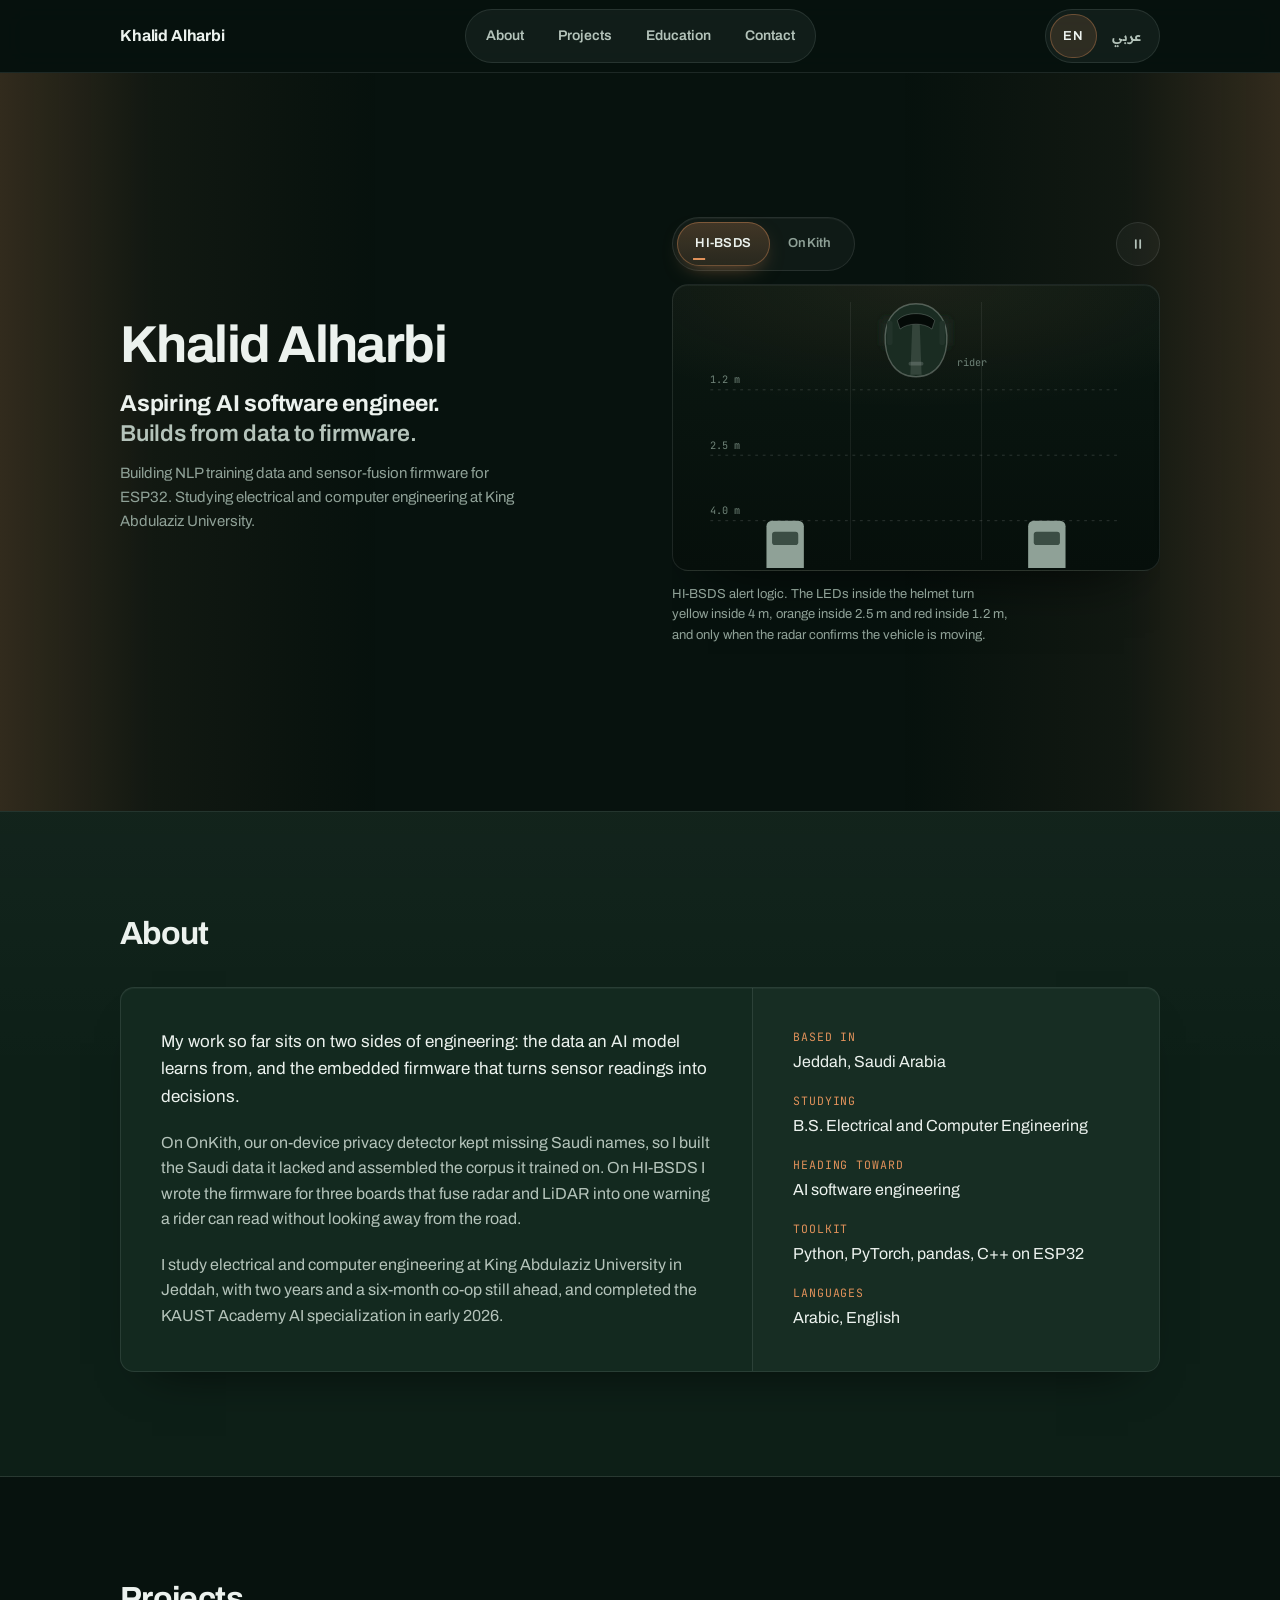
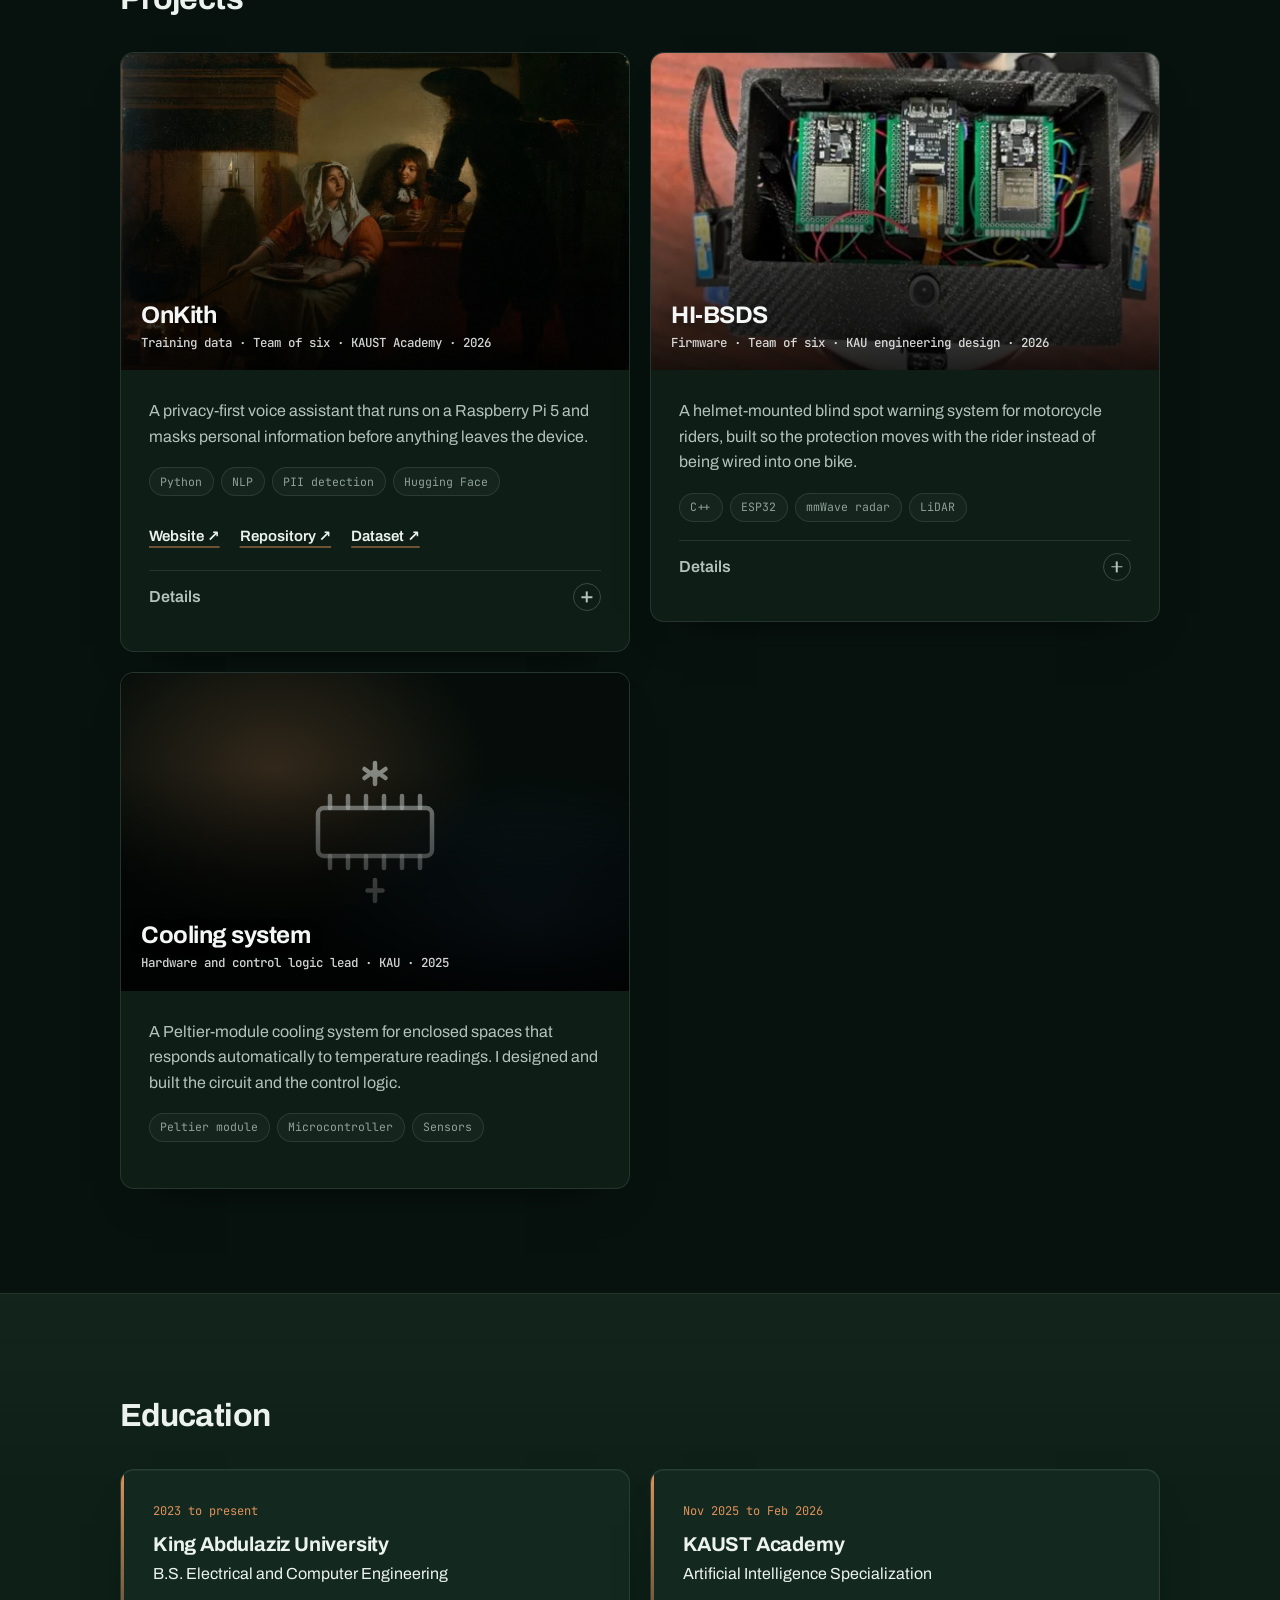
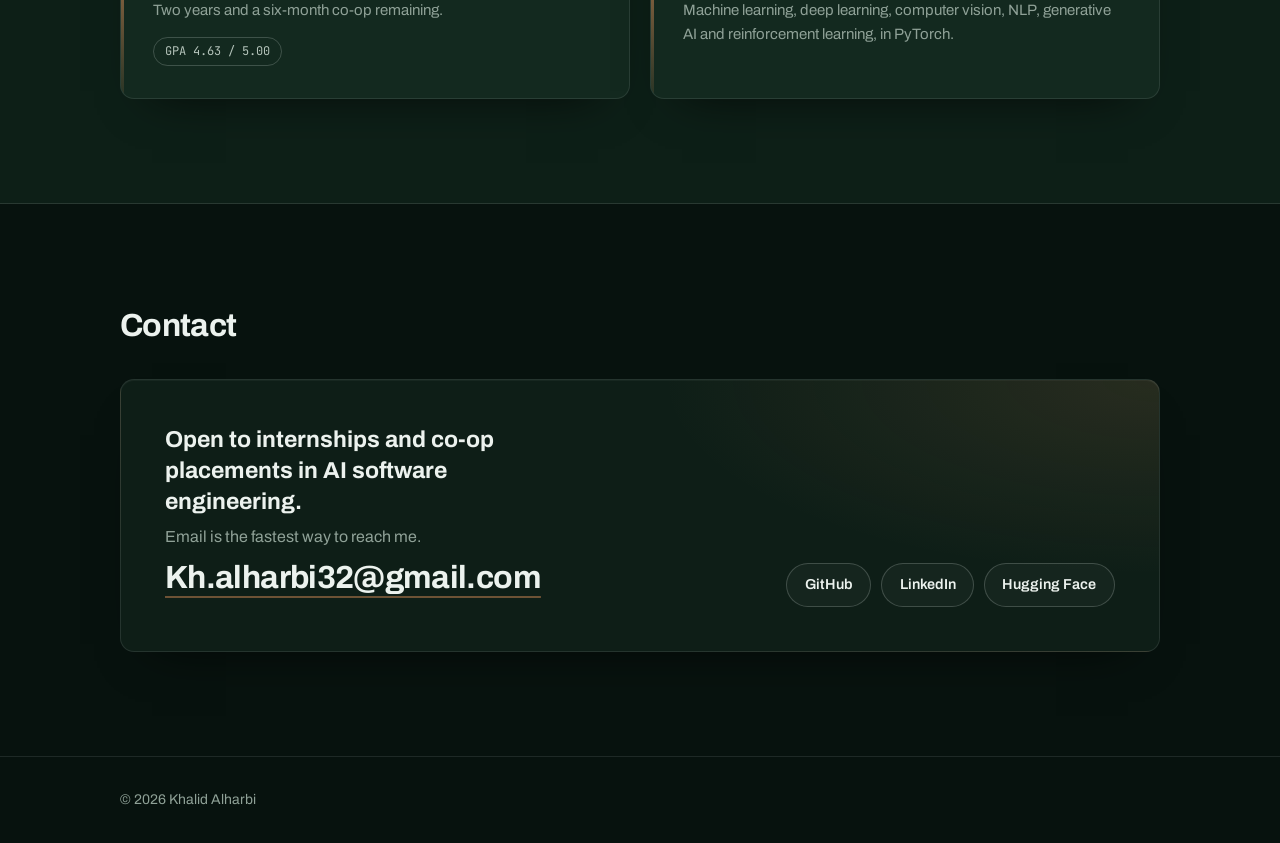
==== commit 42d0d87f: "Ship green theme, self-revealing CV button, editing guide Green is the live theme. The ?theme=blue p" ====
--- a/index.html
+++ b/index.html
@@ -10,13 +10,6 @@
   <link rel="alternate" hreflang="ar" href="https://khalidt-alharbi.github.io/ar/">
   <link rel="alternate" hreflang="x-default" href="https://khalidt-alharbi.github.io/">
   <meta name="theme-color" content="#07120E">
-
-  <!-- Colour preview: add ?theme=blue to the address to see the blue version -->
-  <script>
-    if (new URLSearchParams(location.search).get('theme') === 'blue') {
-      document.documentElement.setAttribute('data-theme', 'blue');
-    }
-  </script>
 
   <link rel="icon" href="favicon.svg" type="image/svg+xml">
   <link rel="icon" href="favicon-32.png" sizes="32x32" type="image/png">
@@ -95,8 +88,9 @@
           <p class="identity">Aspiring AI software engineer. <span>Builds from data to firmware.</span></p>
           <p class="hero-sub">Building NLP training data and sensor-fusion firmware for ESP32. Studying electrical and computer engineering at King Abdulaziz University.</p>
           <div class="actions">
-            <!-- Add the CV as Khalid-Alharbi-CV.pdf in the site root -->
-            <a class="btn btn-primary" href="Khalid-Alharbi-CV.pdf" download>
+            <!-- CV button: stays hidden until Khalid-Alharbi-CV.pdf exists in the site root
+                 (script.js checks). To use a different file name, change href here and in ar/index.html. -->
+            <a class="btn btn-primary" href="Khalid-Alharbi-CV.pdf" download data-cv hidden>
               <svg viewBox="0 0 16 16" aria-hidden="true"><path d="M8 2v8m0 0L4.8 6.8M8 10l3.2-3.2M3 13.5h10" fill="none" stroke="currentColor" stroke-width="1.8" stroke-linecap="round" stroke-linejoin="round"/></svg>
               Download CV
             </a>
--- a/styles.css
+++ b/styles.css
@@ -2,9 +2,10 @@
    Khalid Alharbi, portfolio v1
    Plain CSS, no build step.
 
-   Colour themes: everything is driven by the tokens in :root (green, the
-   default) and [data-theme="blue"]. Add ?theme=blue to the address to
-   preview the blue version. To keep one theme, move its values into :root.
+   Colour themes: every colour comes from the tokens in :root (green, the
+   live theme). A complete blue alternative is kept in [data-theme="blue"]:
+   to switch the whole site to it, add data-theme="blue" to the <html> tag
+   of index.html and ar/index.html. See the README.
    ========================================================================== */
 
 :root {
@@ -57,7 +58,8 @@
   --ease-spring: cubic-bezier(0.34, 1.56, 0.64, 1);
 }
 
-/* Blue variant: deep navy with an azure accent */
+/* Blue alternative (not live): deep navy with an azure accent.
+   Turn it on with <html ... data-theme="blue"> on both pages. */
 [data-theme="blue"] {
   --bg:            #070C15;
   --band:          #0C1628;
@@ -116,6 +118,8 @@
 :lang(ar) body { line-height: 1.85; }
 
 img { max-width: 100%; height: auto; display: block; }
+
+[hidden] { display: none !important; }
 
 a { color: inherit; }
 
